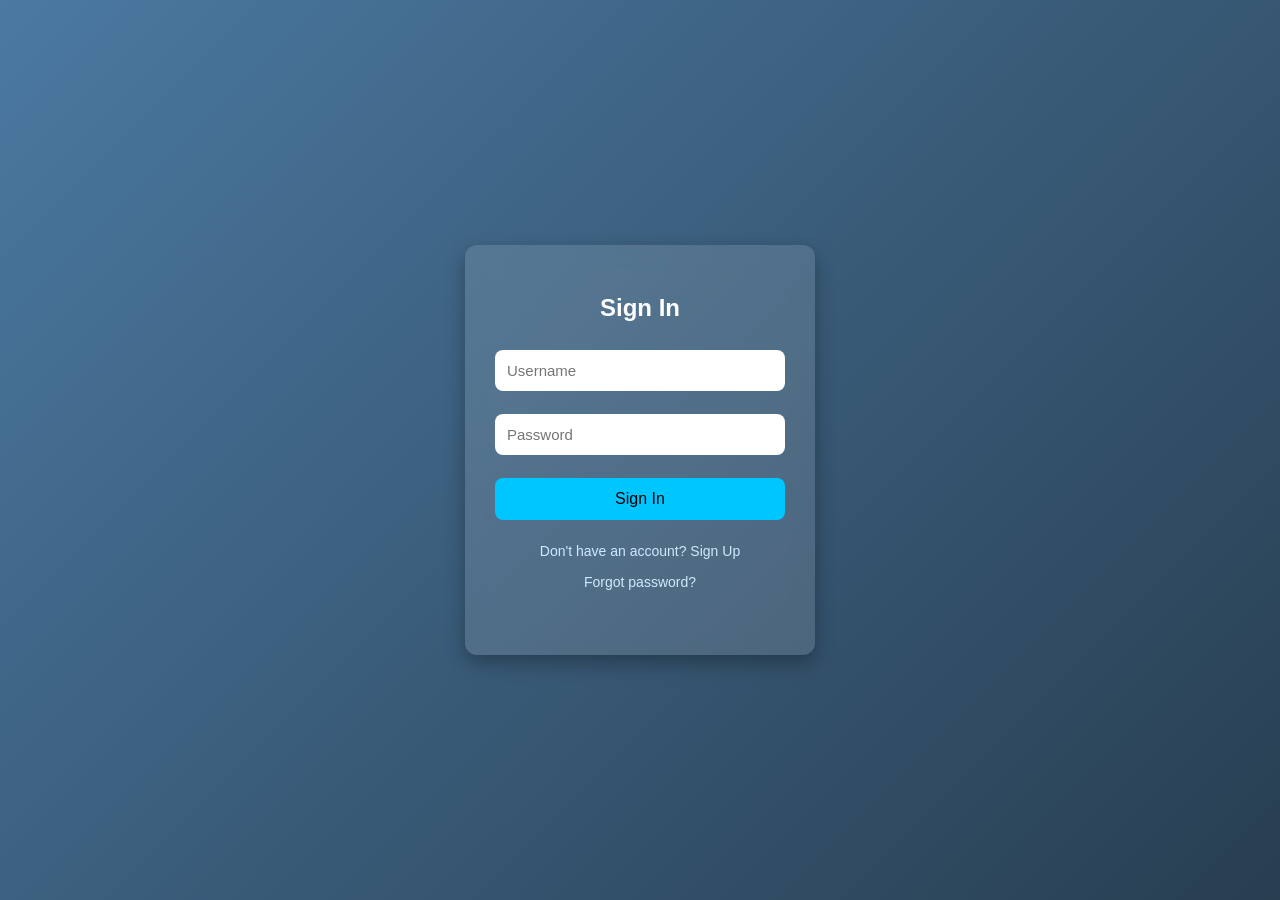
==== index.html @ 7aabed35 "Add files via upload" ====
<!DOCTYPE html>
<html lang="en">
<head>
  <meta charset="UTF-8">
  <title>Orderly</title>
  <meta name="viewport" content="width=device-width, initial-scale=1.0">

  <link rel="icon" href="./favicon-light.png" media="(prefers-color-scheme: light)">
  <link rel="icon" href="./favicon-dark.png" media="(prefers-color-scheme: dark)">


  <style>
      :root {
          --bg: #f8fafc;
          --text: #00205c;
          --sidebar-bg: #1e3a8a;
      }

      .dark {
          --bg: #0f172a;
          --text: #f1f5f9;
          --sidebar-bg: #1e293b;
      }

      * {
          box-sizing: border-box;
          transition: background .3s, color .3s;
      }

      body {
          margin: 0;
          font-family: Arial, sans-serif;
          background: linear-gradient(135deg, #4b79a1, #283e51);
          min-height: 100vh;
          min-height: 100dvh;
          height: 100vh;
          height: 100dvh;
          overflow: hidden;
          display: flex;
          justify-content: center;
          align-items: center;
          color: #fff;
      }

      /* ---------- Auth Card ---------- */
      .card {
          background: rgba(255, 255, 255, 0.12);
          padding: 30px;
          border-radius: 12px;
          width: 350px;
          backdrop-filter: blur(10px);
          box-shadow: 0 8px 20px rgba(0,0,0,0.3);
          animation: fadeIn 0.4s ease;
      }

      @keyframes fadeIn {
          from { opacity: 0; transform: translateY(10px); }
          to { opacity: 1; transform: translateY(0); }
      }

      h2 {
          text-align: center;
          margin-bottom: 20px;
          font-weight: 600;
      }

      input {
          width: 100%;
          padding: 12px;
          margin: 8px 0 15px;
          border: none;
          border-radius: 8px;
          outline: none;
          font-size: 15px;
      }

      #submitBtn {
          width: 100%;
          padding: 12px;
          background: #00c6ff;
          border: none;
          border-radius: 8px;
          font-size: 16px;
          color: #000;
          cursor: pointer;
          transition: 0.2s;
          margin: 8px 0;
      }

      #submitBtn:hover {
          background: #00a4d4;
      }

      .toggle {
          text-align: center;
          margin-top: 15px;
          cursor: pointer;
          color: #cceaff;
          font-size: 14px;
      }

      .toggle:hover {
          text-decoration: underline;
      }

      #message {
          margin-top: 15px;
          text-align: center;
          font-size: 14px;
          min-height: 20px;
      }

      /* ---------- App Shell (sidebar + content) ---------- */
      #app {
          display: none;            /* hidden until login succeeds */
          min-height: 100vh;
          min-height: 100dvh;
          height: 100vh;
          height: 100dvh;
          width: 100%;
          font-family: system-ui, sans-serif;
          color: initial;           /* reset the white text from body */
          overflow: hidden;
          box-sizing: border-box;
      }

      #app.visible {
          display: flex;
      }

      .sidebar {
          width: 260px;
          background: var(--sidebar-bg);
          color: #e0e7ff;
          padding: 20px 16px 12px;
          flex-shrink: 0;
          display: flex;
          flex-direction: column;
          height: 100vh;
          height: 100dvh;
          max-height: 100vh;
          max-height: 100dvh;
          overflow: hidden;
          box-sizing: border-box;
      }

      .sidebar .logo-row {
          display: flex;
          align-items: center;
          justify-content: space-between;
          margin-bottom: 18px;
      }

      .sidebar .logo {
          font-size: 1.25rem;
          font-weight: 600;
          color: #fff;
      }

      .bell-wrap { position: relative; z-index: 200; }

      .bell-btn {
          background: none;
          border: none;
          color: #cdd9ff;
          cursor: pointer;
          font-size: 18px;
          padding: 6px;
          border-radius: 8px;
          position: relative;
          line-height: 1;
      }
      .bell-btn:hover { background: #2c4ea8; color: #fff; }
      .bell-icon { display: block; pointer-events: none; }

      .bell-badge {
          position: absolute;
          top: 0;
          right: 0;
          background: #ef4444;
          color: #fff;
          font-size: 10px;
          font-weight: 700;
          border-radius: 10px;
          min-width: 16px;
          height: 16px;
          display: flex;
          align-items: center;
          justify-content: center;
          padding: 0 3px;
      }

      .notif-panel {
          position: fixed;
          top: 0;
          left: 0;
          width: min(320px, calc(100vw - 24px));
          max-height: min(420px, calc(100vh - 24px));
          overflow-y: auto;
          background: var(--bg);
          color: var(--text);
          border-radius: 10px;
          box-shadow: 0 12px 30px rgba(0,0,0,0.35);
          z-index: 250;
          display: none;
          opacity: 0;
          visibility: hidden;
          pointer-events: none;
      }
      .notif-panel.visible {
          display: block;
          opacity: 1;
          visibility: visible;
          pointer-events: auto;
      }
      .notif-panel-header {
          padding: 12px 14px;
          font-weight: 600;
          font-size: 13.5px;
          border-bottom: 1px solid rgba(120,140,200,0.18);
      }
      .notif-item {
          padding: 12px 14px;
          border-bottom: 1px solid rgba(120,140,200,0.12);
          font-size: 13px;
      }
      .notif-item:last-child { border-bottom: none; }
      .notif-text { margin-bottom: 6px; line-height: 1.4; }
      .notif-time { font-size: 11px; opacity: .55; margin-bottom: 8px; }
      .notif-actions { display: flex; gap: 6px; }
      .notif-status {
          font-size: 11.5px;
          font-weight: 600;
          padding: 2px 0;
      }
      .notif-status.accepted { color: #16a34a; }
      .notif-status.denied { color: #dc2626; }
      .notif-empty { padding: 24px 14px; text-align: center; opacity: .55; font-size: 13px; }

      .sidebar .top-actions {
          display: flex;
          gap: 6px;
          margin-bottom: 20px;
      }

      .sidebar .top-actions button {
          flex: 1;
          background: #2c4ea8;
          color: #fff;
          border: none;
          border-radius: 6px;
          padding: 8px 6px;
          font-size: 12px;
          cursor: pointer;
          transition: background .15s;
      }

      .sidebar .top-actions button:hover { background: #3b5fc7; }

      .sidebar nav {
          display: flex;
          flex-direction: column;
          gap: 2px;
          overflow-y: auto;
          flex: 1;
          min-height: 0;
      }

      .sidebar nav a {
          color: #c7d2fe;
          text-decoration: none;
          padding: 10px 12px;
          border-radius: 6px;
          transition: background 0.15s, color 0.15s;
      }

      .sidebar nav a:hover {
          background: #2c4ea8;
          color: #fff;
      }

      .my-tasks-link, .calendar-link, .settings-link {
          display: flex;
          align-items: center;
          gap: 8px;
          font-weight: 500;
          margin-bottom: 6px;
      }

      .my-tasks-link.active, .calendar-link.active, .settings-link.active { background: #3b5fc7; color: #fff; }

      .nav-section-label {
          font-size: 11px;
          text-transform: uppercase;
          letter-spacing: .05em;
          color: #8ea2e0;
          margin: 16px 0 6px 8px;
      }

      .proj-item { margin-bottom: 4px; }

      .proj-header {
          display: flex;
          align-items: center;
          gap: 4px;
          padding: 8px 6px 8px 4px;
          border-radius: 6px;
          cursor: default;
          color: #e0e7ff;
      }

      .proj-header:hover { background: #2c4ea8; }

      .collapse-btn {
          background: none;
          border: none;
          color: #c7d2fe;
          cursor: pointer;
          font-size: 11px;
          width: 18px;
          height: 18px;
          display: flex;
          align-items: center;
          justify-content: center;
          flex-shrink: 0;
          transition: transform .15s;
      }
      .proj-item.collapsed .collapse-btn { transform: rotate(-90deg); }

      .proj-header .proj-name {
          flex: 1;
          font-weight: 500;
          font-size: 14px;
          white-space: nowrap;
          overflow: hidden;
          text-overflow: ellipsis;
      }

      .proj-header .member-count {
          font-size: 11px;
          color: #a8b8ec;
      }

      .icon-btn {
          background: none;
          border: none;
          color: #c7d2fe;
          cursor: pointer;
          font-size: 13px;
          padding: 2px 5px;
          border-radius: 4px;
      }

      .icon-btn:hover { background: #3b5fc7; color: #fff; }
      .icon-btn.danger:hover { background: #b91c1c; color: #fff; }

      .proj-lists {
          padding-left: 18px;
          display: flex;
          flex-direction: column;
      }
      .proj-item.collapsed .proj-lists { display: none; }

      .list-link {
          color: #c7d2fe;
          text-decoration: none;
          padding: 7px 10px;
          border-radius: 6px;
          font-size: 13.5px;
          display: flex;
          align-items: center;
          gap: 6px;
      }

      .list-link:hover { background: #2c4ea8; color: #fff; }
      .list-link.active { background: #3b5fc7; color: #fff; font-weight: 500; }

      .add-list-link {
          color: #8ea2e0;
          font-size: 12px;
          padding: 6px 10px;
          text-decoration: none;
          display: inline-block;
      }
      .add-list-link:hover { color: #fff; }

      .shared-tag {
          font-size: 10px;
          background: rgba(255,255,255,0.15);
          padding: 1px 5px;
          border-radius: 4px;
          margin-left: 4px;
      }

      .profile-row {
          display: flex;
          align-items: center;
          gap: 10px;
          padding-top: 14px;
          margin-top: auto;
          margin-bottom: 8px;
          border-top: 1px solid rgba(255,255,255,0.12);
          flex-shrink: 0;
      }
      .profile-row .profile-name {
          flex: 1;
          font-size: 13.5px;
          font-weight: 500;
          color: #e0e7ff;
          white-space: nowrap;
          overflow: hidden;
          text-overflow: ellipsis;
      }

      .logout-link { flex-shrink: 0; padding-bottom: max(4px, env(safe-area-inset-bottom)); }
      .logout-link a { color: #a8b8ec; font-size: 12px; text-decoration: none; }
      .logout-link a:hover { color: #fff; }

      .content {
          flex: 1;
          background: var(--bg);
          padding: 32px;
          color: var(--text);
          overflow-y: auto;
          min-height: 0;
          height: 100vh;
          height: 100dvh;
          box-sizing: border-box;
      }

      /* ---------- Views ---------- */
      .view { display: none; }
      .view.active { display: block; }

      .welcome-box { text-align: center; margin-top: 70px; }
      .welcome-box h2 { opacity: .85; }
      .welcome-box p { opacity: .65; margin-bottom: 26px; }
      .welcome-actions { display: flex; gap: 10px; justify-content: center; }

      .content-header {
          display: flex;
          justify-content: space-between;
          align-items: flex-start;
          margin-bottom: 24px;
          flex-wrap: wrap;
          gap: 12px;
      }

      .content-header h1 { margin: 0 0 4px; font-size: 1.6rem; }
      .breadcrumb { font-size: 13px; opacity: .65; }

      .members-row { display: flex; align-items: center; margin-top: 10px; }

      .avatar {
          width: 30px;
          height: 30px;
          border-radius: 50%;
          display: flex;
          align-items: center;
          justify-content: center;
          color: #fff;
          font-size: 12px;
          font-weight: 600;
          margin-left: -8px;
          border: 2px solid var(--bg);
          flex-shrink: 0;
      }
      .avatar:first-child { margin-left: 0; }

      .header-actions { display: flex; gap: 8px; align-items: flex-start; }

      .btn {
          border: none;
          border-radius: 6px;
          padding: 9px 14px;
          font-size: 13.5px;
          cursor: pointer;
          font-weight: 500;
          transition: .15s;
      }
      .btn-primary { background: #1e3a8a; color: #fff; }
      .btn-primary:hover { background: #162d6b; }
      .btn-secondary { background: #e2e8f0; color: #1e293b; }
      .dark .btn-secondary { background: #334155; color: #f1f5f9; }
      .btn-secondary:hover { background: #cbd5e1; }
      .btn-danger { background: transparent; color: #dc2626; }
      .btn-danger:hover { background: #fee2e2; }
      .btn-small { padding: 6px 10px; font-size: 12px; }

      .add-task-bar {
          display: flex;
          gap: 8px;
          margin-bottom: 20px;
          flex-wrap: wrap;
          background: rgba(120,140,200,0.08);
          padding: 12px;
          border-radius: 10px;
      }
      .add-task-bar input[type="text"] { flex: 2; min-width: 160px; }
      .add-task-bar input, .add-task-bar select {
          padding: 9px 10px;
          border: 1px solid #cbd5e1;
          border-radius: 6px;
          font-size: 13.5px;
          background: #fff;
          color: #1e293b;
          margin: 0;
      }
      .add-task-bar input[type="time"] { width: 110px; }
      .dark .add-task-bar input, .dark .add-task-bar select {
          background: #1e293b;
          color: #f1f5f9;
          border-color: #334155;
      }

      .task-list { list-style: none; padding: 0; margin: 0; display: flex; flex-direction: column; gap: 6px; }

      .task-item {
          display: flex;
          align-items: center;
          gap: 10px;
          padding: 11px 14px;
          background: rgba(120,140,200,0.07);
          border-radius: 8px;
          transition: opacity .2s;
      }
      .task-item.completed { opacity: .55; }
      .task-item.completed .task-name { text-decoration: line-through; }

      .task-checkbox {
          width: 19px;
          height: 19px;
          border-radius: 50%;
          border: 2px solid #1e3a8a;
          cursor: pointer;
          flex-shrink: 0;
          appearance: none;
          -webkit-appearance: none;
          display: flex;
          align-items: center;
          justify-content: center;
          margin: 0;
      }
      .dark .task-checkbox { border-color: #93c5fd; }
      .task-checkbox:checked { background: #1e3a8a; border-color: #1e3a8a; }
      .task-checkbox:checked::after { content: "✓"; color: #fff; font-size: 12px; }

      .task-name { flex: 1; font-size: 14.5px; cursor: pointer; }

      .priority-dot { width: 8px; height: 8px; border-radius: 50%; flex-shrink: 0; }
      .priority-low { background: #22c55e; }
      .priority-normal { background: #3b82f6; }
      .priority-high { background: #ef4444; }

      .deadline-badge {
          font-size: 11.5px;
          padding: 3px 8px;
          border-radius: 5px;
          background: #e2e8f0;
          color: #475569;
          white-space: nowrap;
      }
      .dark .deadline-badge { background: #334155; color: #cbd5e1; }
      .deadline-badge.overdue { background: #fee2e2; color: #b91c1c; font-weight: 600; }
      .dark .deadline-badge.overdue { background: #7f1d1d; color: #fecaca; }
      .deadline-badge.dueToday { background: #ebfee2; color: #43b91c; font-weight: 600; }
      .dark .deadline-badge.dueToday { background: #367f1d; color: #d4feca; }

      .repeat-badge {
          display: inline-flex;
          align-items: center;
          gap: 3px;
          font-size: 11.5px;
          padding: 3px 8px;
          border-radius: 5px;
          background: #dbeafe;
          color: #1d4ed8;
          white-space: nowrap;
          font-weight: 600;
      }
      .dark .repeat-badge { background: #1e3a8a; color: #dbeafe; }

      .add-task-bar #newTaskRepeat { flex: 1; min-width: 190px; }

      .assignee-chip {
          display: flex;
          align-items: center;
          gap: 5px;
          font-size: 12px;
          background: #e2e8f0;
          color: #334155;
          padding: 3px 8px 3px 3px;
          border-radius: 14px;
          white-space: nowrap;
      }
      .dark .assignee-chip { background: #334155; color: #e2e8f0; }
      .assignee-chip .avatar { width: 18px; height: 18px; font-size: 9px; margin: 0; border: none; }

      .task-actions { display: flex; gap: 4px; }

      .empty-state { text-align: center; opacity: .55; padding: 40px 0; font-size: 14px; }

      .mytask-row {
          display: flex;
          align-items: center;
          gap: 12px;
          padding: 12px 14px;
          background: rgba(120,140,200,0.07);
          border-radius: 8px;
          margin-bottom: 6px;
          cursor: pointer;
      }
      .mytask-row:hover { background: rgba(120,140,200,0.14); }
      .mytask-list-tag { font-size: 11.5px; opacity: .6; }

      /* ---------- Settings ---------- */
      .settings-card {
          background: rgba(120,140,200,0.07);
          border-radius: 12px;
          padding: 18px 20px 10px;
          margin-bottom: 18px;
          max-width: 760px;
      }
      .settings-title { font-size: 1.1rem; font-weight: 600; margin-bottom: 2px; }
      .settings-sub { font-size: 12.5px; opacity: .65; margin-bottom: 6px; }
      .settings-subhead { font-weight: 600; font-size: 14px; margin: 16px 0 4px; padding-top: 14px; border-top: 1px solid rgba(120,140,200,.18); }
      .settings-row {
          display: flex;
          align-items: center;
          justify-content: space-between;
          gap: 16px;
          padding: 12px 0;
          border-top: 1px solid rgba(120,140,200,.18);
      }
      .settings-label { flex: 1; min-width: 0; font-size: 14px; }
      .settings-hint { font-size: 12px; opacity: .65; margin-top: 2px; line-height: 1.45; }
      .settings-control { display: flex; align-items: center; gap: 8px; flex-shrink: 0; }
      .settings-control select,
      .settings-control input[type="time"],
      .settings-control input[type="email"],
      .settings-control input[type="text"],
      .copy-row input {
          width: auto;
          margin: 0;
          padding: 8px 10px;
          border: 1px solid #cbd5e1;
          border-radius: 6px;
          font-size: 13.5px;
          background: #fff;
          color: #1e293b;
          max-width: 100%;
      }
      .dark .settings-control select,
      .dark .settings-control input[type="time"],
      .dark .settings-control input[type="email"],
      .dark .settings-control input[type="text"],
      .dark .copy-row input { background: #1e293b; color: #f1f5f9; border-color: #334155; }
      .settings-row.stack { flex-direction: column; align-items: stretch; gap: 8px; }
      .settings-row.stack .settings-control { flex-wrap: wrap; flex-shrink: 1; }
      .settings-row.stack .settings-control input { flex: 1; min-width: 200px; }
      .settings-row.is-disabled { opacity: .45; }
      .settings-callout {
          background: #fef3c7; color: #92400e; border-radius: 8px;
          padding: 10px 12px; font-size: 13px; margin: 10px 0 4px; line-height: 1.45;
      }
      .dark .settings-callout { background: #78350f; color: #fde68a; }
      .pill { font-size: 11.5px; padding: 3px 8px; border-radius: 999px; font-weight: 600; margin-left: 6px; }
      .pill-ok { background: #dcfce7; color: #166534; }
      .dark .pill-ok { background: #14532d; color: #bbf7d0; }
      .pill-warn { background: #fef3c7; color: #92400e; }
      .dark .pill-warn { background: #78350f; color: #fde68a; }
      .link-buttons { display: flex; flex-wrap: wrap; gap: 8px; margin: 10px 0 12px; }
      .link-buttons a { text-decoration: none; display: inline-block; color: inherit; }
      .link-buttons a.btn-primary { color: #fff; }
      .link-buttons a.btn-secondary { color: #1e293b; }
      .dark .link-buttons a.btn-secondary { color: #f1f5f9; }
      .copy-row { display: flex; gap: 8px; margin: 6px 0 10px; }
      .copy-row input { flex: 1; min-width: 0; font-size: 12.5px; }
      .link-btn { background: none; border: none; color: inherit; text-decoration: underline; cursor: pointer; padding: 0; font-size: inherit; }
      .btn:disabled { opacity: .55; cursor: not-allowed; }
      #settingsSaved { font-size: 13px; opacity: 0; transition: opacity .3s; align-self: center; }
      #settingsSaved.show { opacity: .85; }

      .switch { position: relative; display: inline-block; width: 42px; height: 24px; flex-shrink: 0; }
      .switch input { opacity: 0; width: 0; height: 0; margin: 0; padding: 0; position: absolute; }
      .slider { position: absolute; inset: 0; background: #cbd5e1; border-radius: 24px; cursor: pointer; transition: .2s; }
      .slider::before {
          content: ""; position: absolute; height: 18px; width: 18px; left: 3px; top: 3px;
          background: #fff; border-radius: 50%; transition: .2s;
      }
      .switch input:checked + .slider { background: #1e3a8a; }
      .dark .switch input:checked + .slider { background: #3b82f6; }
      .switch input:checked + .slider::before { transform: translateX(18px); }
      .switch input:focus-visible + .slider { outline: 2px solid #3b82f6; outline-offset: 2px; }
      .switch input:disabled + .slider { cursor: not-allowed; }
      .calendar-task-chip.calendar-done { text-decoration: line-through; opacity: .6; }

      /* ---------- Sort menu ---------- */
      .sort-wrap { position: relative; }
      .sort-btn {
          background: #e2e8f0;
          color: #1e293b;
          border: none;
          border-radius: 6px;
          width: 34px;
          height: 34px;
          font-size: 16px;
          line-height: 1;
          cursor: pointer;
          display: flex;
          align-items: center;
          justify-content: center;
      }
      .dark .sort-btn { background: #334155; color: #f1f5f9; }
      .sort-btn:hover { background: #cbd5e1; }
      .dark .sort-btn:hover { background: #475569; }

      .sort-menu {
          position: absolute;
          top: 40px;
          right: 0;
          min-width: 190px;
          background: var(--bg);
          color: var(--text);
          border-radius: 10px;
          box-shadow: 0 12px 30px rgba(0,0,0,0.3);
          z-index: 150;
          display: none;
          overflow: hidden;
          padding: 6px;
      }
      .sort-menu.visible { display: block; }
      .sort-menu-label {
          font-size: 11px;
          text-transform: uppercase;
          letter-spacing: .04em;
          opacity: .55;
          padding: 8px 10px 4px;
      }
      .sort-option {
          padding: 9px 10px;
          font-size: 13.5px;
          border-radius: 6px;
          cursor: pointer;
          display: flex;
          align-items: center;
          justify-content: space-between;
          gap: 8px;
      }
      .sort-option:hover { background: rgba(120,140,200,0.14); }
      .sort-option.active { font-weight: 600; color: #1e3a8a; }
      .dark .sort-option.active { color: #93c5fd; }
      .sort-option .check { opacity: 0; font-size: 12px; }
      .sort-option.active .check { opacity: 1; }

      /* ---------- Modal ---------- */
      .modal-overlay {
          position: fixed;
          inset: 0;
          background: rgba(0,0,0,0.45);
          display: none;
          align-items: center;
          justify-content: center;
          z-index: 100;
      }
      .modal-overlay.visible { display: flex; }
      .modal-box {
          background: var(--bg);
          color: var(--text);
          border-radius: 12px;
          padding: 24px;
          width: 340px;
          box-shadow: 0 12px 30px rgba(0,0,0,0.3);
      }
      .modal-box h3 { margin: 0 0 16px; }
      .field { margin-bottom: 14px; }
      .field label { display: block; font-size: 12.5px; margin-bottom: 5px; opacity: .75; }
      .field input, .field select {
          width: 100%;
          padding: 9px 10px;
          border: 1px solid #cbd5e1;
          border-radius: 6px;
          font-size: 14px;
          background: #fff;
          color: #1e293b;
          margin: 0;
      }
      .field-row { display: flex; gap: 8px; }
      .field-row .field { flex: 1; }
      .dark .field input, .dark .field select { background: #1e293b; color: #f1f5f9; border-color: #334155; }
      .modal-error { color: #dc2626; font-size: 12.5px; margin-bottom: 10px; min-height: 14px; }
      .modal-actions { display: flex; justify-content: flex-end; gap: 8px; margin-top: 6px; }

      /* ---------- Toasts ---------- */
      #toastContainer {
          position: fixed;
          bottom: 16px;
          right: 16px;
          display: flex;
          flex-direction: column;
          gap: 8px;
          z-index: 200;
      }
      .toast {
          background: #1e293b;
          color: #fff;
          padding: 11px 16px;
          border-radius: 8px;
          font-size: 13.5px;
          box-shadow: 0 4px 14px rgba(0,0,0,0.25);
          animation: toastIn .25s ease;
          max-width: 280px;
      }
      @keyframes toastIn { from { opacity: 0; transform: translateY(8px); } to { opacity: 1; transform: translateY(0); } }

      .mobile-rail {
          display: none;
      }
      .sidebar-overlay {
          display: none;
          position: fixed;
          inset: 0;
          background: rgba(0,0,0,0.4);
          z-index: 130;
      }

      /* ---------- Calendar view ---------- */
      .calendar-grid {
          display: grid;
          grid-template-columns: repeat(7, 1fr);
          gap: 6px;
      }
      .calendar-weekday {
          font-size: 11.5px;
          text-transform: uppercase;
          letter-spacing: .04em;
          opacity: .55;
          text-align: center;
          padding: 4px 0 8px;
      }
      .calendar-cell {
          min-height: 92px;
          background: rgba(120,140,200,0.07);
          border-radius: 8px;
          padding: 6px;
          display: flex;
          flex-direction: column;
          gap: 4px;
      }
      .calendar-cell.empty { background: transparent; }
      .calendar-cell.today { box-shadow: inset 0 0 0 2px #1e3a8a; }
      .dark .calendar-cell.today { box-shadow: inset 0 0 0 2px #93c5fd; }
      .calendar-daynum { font-size: 12px; font-weight: 600; opacity: .7; }
      .calendar-tasks { display: flex; flex-direction: column; gap: 3px; overflow: hidden; }
      .calendar-task-chip {
          font-size: 11px;
          color: #fff;
          padding: 3px 6px;
          border-radius: 5px;
          white-space: nowrap;
          overflow: hidden;
          text-overflow: ellipsis;
          cursor: pointer;
          display: flex;
          align-items: center;
          gap: 4px;
      }

      .calendar-priority-low { background: #22c55e; }
      .calendar-priority-low:hover { background: #15a649; }

      .calendar-priority-normal { background: #3b82f6; }
      .calendar-priority-normal:hover { background: #1e5fc3; }

      .calendar-priority-high { background: #ef4444; }
      .calendar-priority-high:hover { background: #bd2f2f; }

      /* Later occurrences of a repeating task are slightly faded vs. the real due date */
      .calendar-task-chip.calendar-future { opacity: .65; }

      .calendar-task-icon { font-size: 10px; flex-shrink: 0; }
      .calendar-more { font-size: 10.5px; opacity: .55; padding: 0 6px; }

      /* ---------- Mobile layout ---------- */
      @media (max-width: 768px) {
          #app.visible { position: relative; }

          .mobile-rail {
              position: fixed;
              top: 0;
              left: 0;
              width: 18px;
              height: 100vh;
              display: flex;
              align-items: center;
              justify-content: center;
              background: var(--sidebar-bg);
              border: none;
              border-right: 1px solid rgba(255,255,255,0.08);
              cursor: pointer;
              z-index: 130;
              padding: 0;
          }
          .mobile-rail span {
              color: #fff;
              font-size: 18px;
              line-height: 1;
              transform: translateX(-1px);
          }

          .sidebar {
              position: fixed;
              top: 0;
              left: 0;
              height: 100vh;
              height: 100dvh;
              width: 100%;
              max-width: 320px;
              z-index: 140;
              transform: translateX(-100%);
              transition: transform .25s ease;
              box-shadow: 4px 0 18px rgba(0,0,0,0.3);
          }
          .sidebar.mobile-open { transform: translateX(0); }
          .sidebar.mobile-open ~ .sidebar-overlay { display: block; }

          .content {
              padding: 18px 14px 80px 26px;
              width: 100%;
              height: 100vh;
              height: 100dvh;
              max-height: 100vh;
              max-height: 100dvh;
              box-sizing: border-box;
          }

          .content-header { flex-direction: column; align-items: stretch; }
          .header-actions { flex-wrap: wrap; }

          .add-task-bar { flex-direction: column; align-items: stretch; }
          .add-task-bar input, .add-task-bar select { width: 100%; }
          .add-task-bar input[type="time"] { width: 100%; }

          .task-item { flex-wrap: wrap; }
          .task-name { flex: 1 1 100%; order: 1; }
          .task-checkbox { order: 0; }
          .priority-dot { order: 0; }
          .deadline-badge, .assignee-chip { order: 2; }
          .task-actions { order: 3; margin-left: auto; }

          .modal-box { width: 88vw; max-width: 360px; }
          .field-row { flex-direction: column; }
          .settings-row:not(.row-toggle) { flex-direction: column; align-items: stretch; gap: 8px; }
          .settings-control { flex-shrink: 1; flex-wrap: wrap; }
          .settings-control select, .settings-control input { width: 100%; }

          #toastContainer { left: 8px; right: 8px; bottom: 8px; }
          .toast { max-width: none; }

          .notif-panel {
              position: fixed;
              left: 10px;
              right: 10px;
              width: auto;
              max-width: none;
              min-width: 0;
              top: 10px;
              bottom: auto;
              max-height: calc(100vh - 20px);
          }

          .sort-menu { left: 0; min-width: 170px; }

          .calendar-cell { min-height: 64px; }
          .calendar-weekday { font-size: 10px; padding: 2px 0 4px; }
      }
  </style>
</head>

<body>

<div class="card" id="authCard">
  <h2 id="formTitle">Sign In</h2>

  <input id="username" type="text" placeholder="Username">
  <input id="resetCode" type="text" inputmode="numeric" maxlength="12" placeholder="6-digit code from your email" autocomplete="one-time-code" style="display:none;">
  <input id="password" type="password" placeholder="Password">
  <input id="password2" type="password" placeholder="Verify Password" style="display:none;">
  <input id="email" type="email" placeholder="Email (optional, for reminders)" autocomplete="email" style="display:none;">

  <button id="submitBtn">Sign In</button>

  <div class="toggle" id="toggleForm">Don't have an account? Sign Up</div>
  <div class="toggle" id="forgotLink">Forgot password?</div>
  <div class="toggle" id="resendLink" style="display:none;">Send a new code</div>

  <div id="message"></div>
</div>

<div id="app">
  <aside class="sidebar" id="sidebar">
    <div class="logo-row">
      <div class="logo">Orderly</div>
      <div class="bell-wrap">
        <button class="bell-btn" id="bellBtn" title="Notifications">
          <svg class="bell-icon" width="20" height="20" viewBox="0 0 24 24" fill="none" stroke="currentColor" stroke-width="2" stroke-linecap="round" stroke-linejoin="round" aria-hidden="true"><path d="M6 8a6 6 0 0 1 12 0c0 7 3 9 3 9H3s3-2 3-9"/><path d="M10.3 21a1.94 1.94 0 0 0 3.4 0"/></svg>
          <span class="bell-badge" id="bellBadge" style="display:none;">0</span>
        </button>
      </div>
    </div>

    <div class="top-actions">
      <button id="newProjectBtn">+ Project</button>
      <button id="newListBtn">+ List</button>
    </div>

    <nav id="sidebarNav">
      <a href="#" class="my-tasks-link" data-view="myTasks">My Tasks</a>
      <a href="#" class="calendar-link" data-view="calendar">Calendar</a>
      <a href="#" class="settings-link" data-view="settings">Settings</a>

      <div class="nav-section-label">Projects</div>
      <div id="projectsTree"></div>

      <div class="nav-section-label">My Lists</div>
      <div id="standaloneTree"></div>
    </nav>

    <div class="profile-row">
      <span id="profileAvatar"></span>
      <span class="profile-name" id="profileName"></span>
    </div>
    <div class="logout-link"><a href="#" id="logoutLink">Log out</a></div>
  </aside>

  <div class="sidebar-overlay" id="sidebarOverlay"></div>

  <main class="content">
    <button class="mobile-rail" id="mobileMenuBtn" type="button" aria-label="Open menu">
      <span>›</span>
    </button>

    <div id="welcomeView" class="view active">
      <div class="welcome-box">
        <h2>Welcome</h2>
        <p>Select a list from the sidebar, or create a new project or list to get started.</p>
        <div class="welcome-actions">
          <button class="btn btn-primary" id="welcomeNewProjectBtn">+ New Project</button>
          <button class="btn btn-secondary" id="welcomeNewListBtn">+ New List</button>
        </div>
      </div>
    </div>

    <div id="myTasksView" class="view">
      <div class="content-header">
        <div>
          <h1>My Tasks</h1>
          <div class="breadcrumb">Everything assigned to you, across every list</div>
        </div>
      </div>
      <div id="myTasksContainer"></div>
    </div>

    <div id="calendarView" class="view">
      <div class="content-header">
        <div>
          <h1>Calendar</h1>
        </div>
        <div class="header-actions">
          <button class="btn btn-secondary btn-small" id="calPrevBtn">‹</button>
          <span id="calMonthLabel" style="align-self:center;font-weight:600;min-width:130px;text-align:center;"></span>
          <button class="btn btn-secondary btn-small" id="calNextBtn">›</button>
          <button class="btn btn-secondary btn-small" id="calTodayBtn">Today</button>
          <button class="btn btn-secondary btn-small" id="calLinkBtn" title="Add your tasks to Google Calendar or Outlook">Link to Google / Outlook</button>
        </div>
      </div>
      <div class="calendar-grid" id="calendarGrid"></div>
    </div>

    <div id="settingsView" class="view">
      <div class="content-header">
        <div>
          <h1>Settings</h1>
          <div class="breadcrumb">Calendar, email and display preferences</div>
        </div>
        <span id="settingsSaved"></span>
      </div>
      <div id="settingsContainer"></div>
    </div>

    <div id="listView" class="view">
      <div class="content-header">
        <div>
          <h1 id="listTitle"></h1>
          <div class="breadcrumb" id="listBreadcrumb"></div>
          <div class="members-row" id="listMembers"></div>
        </div>
        <div class="header-actions" id="listHeaderActions"></div>
      </div>

      <div class="add-task-bar">
        <input type="text" id="newTaskName" placeholder="Add a task...">
        <input type="date" id="newTaskDeadline">
        <input type="time" id="newTaskDeadlineTime">
        <select id="newTaskPriority">
          <option value="low">Low</option>
          <option value="normal" selected>Normal</option>
          <option value="high">High</option>
        </select>
        <input type="text" id="newTaskRepeat" placeholder="Repeat, e.g. every mon, fri" autocomplete="off"
               title='Type how often it repeats, e.g. "every day", "every weekday", "every 2 weeks", "every 3rd friday", "every last day", "every mon, fri at 8pm", "every day ending dec 31", or "every! 3 days" to count from the day you complete it.'>
        <select id="newTaskAssignee"><option value="">Unassigned</option></select>
        <button class="btn btn-primary" id="addTaskBtn">Add Task</button>
      </div>

      <ul class="task-list" id="taskList"></ul>
    </div>
  </main>

</div>

<div class="modal-overlay" id="modalOverlay">
  <div class="modal-box" id="modalBox"></div>
</div>

<div id="toastContainer"></div>

<script>
    // ============================================================
    // Cookie helpers
    // ============================================================
    function getCookie(name) {
        const value = `; ${document.cookie}`;
        const parts = value.split(`; ${name}=`);
        if (parts.length === 2) return parts.pop().split(";").shift();
        return null;
    }
    function setCookie(name, value, maxAgeSeconds) {
        document.cookie = `${name}=${value}; path=/; max-age=${maxAgeSeconds}`;
    }
    function clearCookie(name) {
        document.cookie = `${name}=; path=/; max-age=0`;
    }

    let authToken = getCookie("authToken") || null;

    // ============================================================
    // Auth screen logic
    // ============================================================
    // Server address. The Android app ships a copy of this page with this set to its server.
    const WS_BASE = "wss://server.taile58f66.ts.net:443";

    let isSignup = false;

    const title = document.getElementById("formTitle");
    const toggle = document.getElementById("toggleForm");
    const button = document.getElementById("submitBtn");
    const message = document.getElementById("message");
    const password2 = document.getElementById("password2");
    const emailInput = document.getElementById("email");
    const authCard = document.getElementById("authCard");
    const appEl = document.getElementById("app");

    const usernameInput = document.getElementById("username");
    const passwordInput = document.getElementById("password");
    const codeInput = document.getElementById("resetCode");
    const forgotLink = document.getElementById("forgotLink");
    const resendLink = document.getElementById("resendLink");
    let authMode = "signin";      // signin | signup | forgot | reset
    let resetIdentifier = "";

    function setMode(mode, keepMessage) {
        authMode = mode;
        isSignup = mode === "signup";
        const reset = mode === "reset", forgot = mode === "forgot";
        title.textContent = { signin: "Sign In", signup: "Sign Up", forgot: "Forgot Password", reset: "Reset Password" }[mode];
        button.textContent = { signin: "Sign In", signup: "Sign Up", forgot: "Send reset code", reset: "Reset password" }[mode];
        toggle.textContent = mode === "signin" ? "Don't have an account? Sign Up"
            : mode === "signup" ? "Already have an account? Sign In" : "Back to Sign In";
        usernameInput.style.display = reset ? "none" : "";
        usernameInput.placeholder = forgot ? "Username or email" : "Username";
        codeInput.style.display = reset ? "block" : "none";
        passwordInput.style.display = forgot ? "none" : "";
        passwordInput.placeholder = reset ? "New password" : "Password";
        password2.style.display = (mode === "signup" || reset) ? "block" : "none";
        password2.placeholder = reset ? "Verify new password" : "Verify Password";
        emailInput.style.display = mode === "signup" ? "block" : "none";
        forgotLink.style.display = mode === "signin" ? "" : "none";
        resendLink.style.display = reset ? "" : "none";
        if (!keepMessage) message.textContent = "";
        if (reset) codeInput.focus();
    }
    setMode("signin");
    try {
        const notice = sessionStorage.getItem("authNotice");
        if (notice) { sessionStorage.removeItem("authNotice"); message.style.color = "#ffb2b2"; message.textContent = notice; }
    } catch (e) {}

    toggle.onclick = () => {
        if (authMode === "signin") setMode("signup");
        else { resetIdentifier = ""; setMode("signin"); }
    };
    forgotLink.onclick = () => setMode("forgot");

    async function sendResetCode(identifier, quiet) {
        message.style.color = "";
        message.textContent = "Sending...";
        try {
            const r = await wsRequestOnce(WS_BASE + "/accounts/forgot", { identifier });
            if (r.status !== "ok") { message.style.color = "#ffb2b2"; message.textContent = r.message; return false; }
            resetIdentifier = identifier;
            setMode("reset", true);
            message.style.color = "#b2ffb2";
            message.textContent = r.message + " Codes expire in 15 minutes.";
            return true;
        } catch (err) {
            message.style.color = "#ffb2b2";
            message.textContent = "Connection error.";
            return false;
        }
    }
    resendLink.onclick = () => sendResetCode(resetIdentifier);

    function wsRequestOnce(url, payload) {
        return new Promise((resolve, reject) => {
            const sock = new WebSocket(url);
            sock.onopen = () => sock.send(JSON.stringify(payload));
            sock.onerror = reject;
            sock.onmessage = (event) => {
                resolve(JSON.parse(event.data));
                sock.close();
            };
        });
    }

    button.onclick = async () => {
        if (authMode === "forgot") {
            const identifier = usernameInput.value.trim();
            if (!identifier) { message.style.color = "#ffb2b2"; message.textContent = "Enter your username or email."; return; }
            sendResetCode(identifier);
            return;
        }
        if (authMode === "reset") {
            const code = codeInput.value.replace(/\s+/g, "");
            const np = passwordInput.value.trim();
            if (!/^\d{6}$/.test(code)) { message.style.color = "#ffb2b2"; message.textContent = "Enter the 6-digit code from the email."; return; }
            if (!np) { message.style.color = "#ffb2b2"; message.textContent = "Enter a new password."; return; }
            if (np !== password2.value.trim()) { message.style.color = "#ffb2b2"; message.textContent = "Passwords do not match."; return; }
            message.style.color = "";
            message.textContent = "Processing...";
            try {
                const r = await wsRequestOnce(WS_BASE + "/accounts/reset", { identifier: resetIdentifier, code, password: np });
                if (r.status === "ok") {
                    message.style.color = "#b2ffb2";
                    message.textContent = "Password changed! Signing you in...";
                    authToken = r.token;
                    setCookie("authToken", authToken, 2592000);
                    setTimeout(() => enterApp(), 500);
                } else { message.style.color = "#ffb2b2"; message.textContent = r.message; }
            } catch (err) { message.style.color = "#ffb2b2"; message.textContent = "Connection error."; }
            return;
        }
        const username = document.getElementById("username").value.trim();
        const password = document.getElementById("password").value.trim();
        const verify = password2.value.trim();

        if (!username || !password || (isSignup && !verify)) {
            message.style.color = "#ffb2b2";
            message.textContent = "Please fill out all fields.";
            return;
        }
        if (isSignup && password !== verify) {
            message.style.color = "#ffb2b2";
            message.textContent = "Passwords do not match.";
            return;
        }

        const email = isSignup ? emailInput.value.trim() : "";
        if (email && !/^[^@\s]+@[^@\s]+\.[^@\s]+$/.test(email)) {
            message.style.color = "#ffb2b2";
            message.textContent = "That email address doesn't look right.";
            return;
        }

        const endpoint = isSignup
            ? WS_BASE + "/accounts/create"
            : WS_BASE + "/accounts/login";

        message.style.color = "";
        message.textContent = "Processing...";

        try {
            const response = await wsRequestOnce(endpoint, isSignup ? { username, password, email } : { username, password });
            if (response.status === "ok") {
                message.style.color = "#b2ffb2";
                message.textContent = "Success! Redirecting...";
                authToken = response.token;
                if (response.email_pending) pendingEmailNotice = true;
                setCookie("authToken", authToken, 2592000);
                setTimeout(() => enterApp(), 500);
            } else {
                message.style.color = "#ffb2b2";
                message.textContent = response.message;
            }
        } catch (err) {
            message.style.color = "#ffb2b2";
            message.textContent = "Connection error.";
        }
    };

    // ============================================================
    // Theme preference
    // ============================================================
    function applyThemePreference(isDark) {
        document.body.classList.toggle("dark", isDark);
        setCookie("theme", isDark ? "dark" : "light", 31536000);
        const themeSetting = document.getElementById("themeSettingToggle");
        if (themeSetting) themeSetting.checked = isDark;
    }
    if (getCookie("theme") === "dark") applyThemePreference(true);

    // ============================================================
    // Mobile detection + sidebar toggle
    // ============================================================
    const MOBILE_BREAKPOINT = 768;
    function isMobile() { return window.innerWidth <= MOBILE_BREAKPOINT; }

    const sidebarEl = document.getElementById("sidebar");
    const sidebarOverlay = document.getElementById("sidebarOverlay");
    const mobileMenuBtn = document.getElementById("mobileMenuBtn");

    function openSidebar() {
        sidebarEl.classList.add("mobile-open");
        sidebarOverlay.style.display = "block";
    }
    function closeSidebar() {
        sidebarEl.classList.remove("mobile-open");
        sidebarOverlay.style.display = "none";
    }
    function toggleSidebar() {
        if (sidebarEl.classList.contains("mobile-open")) closeSidebar();
        else openSidebar();
    }
    if (mobileMenuBtn) mobileMenuBtn.addEventListener("click", toggleSidebar);
    sidebarOverlay.addEventListener("click", closeSidebar);

    // Close the mobile sidebar automatically after navigating somewhere
    function closeSidebarIfMobile() {
        if (isMobile()) closeSidebar();
    }
    window.addEventListener("resize", () => { if (!isMobile()) closeSidebar(); });

    // ============================================================
    // App state
    // ============================================================
    let ws = null;
    let currentUser = null;
    let pending = new Map();
    let reqCounter = 0;
    let dashboard = { projects: [], standalone_lists: [] };
    let currentList = null;
    let currentView = "welcome";
    let collapsedProjects = new Set();
    let notifications = [];

    // ---------- User settings (loaded from the server; see the Settings page) ----------
    let appSettings = { week_start: "sun", time_format: "12h", default_priority: "normal", show_completed_tasks: true, timezone: "" };
    let settingsData = null;
    let pendingEmailNotice = false;

    // ---------- Sort preferences ----------
    const SORT_OPTIONS = [
        { value: "default", label: "Default order" },
        { value: "name", label: "Name (A–Z)" },
        { value: "priority", label: "Priority (High first)" },
        { value: "deadline", label: "Deadline (Soonest)" },
        { value: "created", label: "Date added (Newest)" },
    ];

    let sortPrefs = {};
    try { sortPrefs = JSON.parse(getCookie("sortPrefs") || "{}"); } catch (e) { sortPrefs = {}; }

    function getSortPref(listId) { return sortPrefs[listId] || "default"; }
    function setSortPref(listId, value) {
        sortPrefs[listId] = value;
        setCookie("sortPrefs", JSON.stringify(sortPrefs), 31536000);
    }

    const PRIORITY_RANK = { high: 0, normal: 1, low: 2 };

    function sortTaskGroup(tasks, sortBy) {
        const arr = tasks.slice();
        switch (sortBy) {
            case "name":
                arr.sort((a, b) => a.name.localeCompare(b.name));
                break;
            case "priority":
                arr.sort((a, b) => (PRIORITY_RANK[a.priority] ?? 1) - (PRIORITY_RANK[b.priority] ?? 1));
                break;
            case "deadline":
                arr.sort((a, b) => {
                    if (!a.deadline && !b.deadline) return 0;
                    if (!a.deadline) return 1;
                    if (!b.deadline) return -1;
                    const da = deadlineDateTime(a.deadline, a.deadline_time).getTime();
                    const db = deadlineDateTime(b.deadline, b.deadline_time).getTime();
                    return da - db;
                });
                break;
            case "created":
                arr.sort((a, b) => b.id - a.id);
                break;
            default:
                arr.sort((a, b) => a.id - b.id);
        }
        return arr;
    }

    function getSortedTasksForDisplay() {
        if (!currentList) return [];
        const sortBy = getSortPref(currentList.id);
        const incomplete = currentList.tasks.filter((t) => !t.completed);
        const completed = appSettings.show_completed_tasks
            ? currentList.tasks.filter((t) => t.completed)
                .sort((a, b) => (a.completed_at || "").localeCompare(b.completed_at || ""))
            : [];
        return sortTaskGroup(incomplete, sortBy).concat(completed);
    }

    // ---------- Repeating tasks ----------
    // Repeats are typed as a phrase ("every mon, fri", "every! 3 days"), Todoist-style.
    // The server parses it, sets the first due date if none was given, and when the task
    // is completed moves it to its next future date instead of closing it.
    function repeatBadgeHtml(task) {
        return task.repeat
            ? `<span class="repeat-badge" title="Repeats: ${escapeHtml(task.repeat)}">↻ ${escapeHtml(task.repeat)}</span>`
            : "";
    }

    function enterApp() {
        authCard.style.display = "none";
        appEl.classList.add("visible");
        document.body.style.background = "#f8f9fb";
        document.body.style.alignItems = "stretch";
        document.body.style.justifyContent = "stretch";
        connectAppSocket()
            .then(() => {
                renderProfile();
                return Promise.all([loadDashboard(), refreshNotifications(), loadSettings()]);
            })
            .then(() => {
                const e = settingsData && settingsData.email;
                if (!e || !e.address || e.verified) { pendingEmailNotice = false; return; }
                if (pendingEmailNotice && settingsData.email_service) {
                    openSettings("settingsEmailCard");
                    showToast("We emailed you a code. Enter it below to verify your email.");
                } else if (!pendingEmailNotice) {
                    showToast("Your email isn't verified yet. Verify it in Settings to get emails.");
                }
                pendingEmailNotice = false;
            })
            .catch((err) => {
                if (err && err.authFailed) {
                    // Stale session (e.g. password was reset elsewhere): back to the sign-in card.
                    clearCookie("authToken");
                    try { sessionStorage.setItem("authNotice", /password was changed/.test(err.message) ? err.message : "Please sign in again."); } catch (e) {}
                    location.reload();
                    return;
                }
                showToast("Connection failed: " + err.message);
            });
    }

    function connectAppSocket() {
        return new Promise((resolve, reject) => {
            ws = new WebSocket(WS_BASE + "/ws/app");
            ws.onopen = () => ws.send(JSON.stringify({ token: authToken }));
            ws.onmessage = (evt) => {
                const msg = JSON.parse(evt.data);
                if (msg.type === "auth") {
                    if (msg.ok) { currentUser = msg.user; resolve(); }
                    else { const e = new Error(msg.error || "auth failed"); e.authFailed = true; reject(e); }
                    return;
                }
                if (msg.type === "response") {
                    const p = pending.get(msg.id);
                    if (!p) return;
                    pending.delete(msg.id);
                    if (msg.ok) p.resolve(msg.data);
                    else p.reject(new Error(msg.error || "request failed"));
                    return;
                }
                if (msg.type === "event") handleLiveEvent(msg);
            };
            ws.onerror = () => reject(new Error("could not connect"));
            ws.onclose = (ev) => {
                if (ev && ev.code === 4001 && currentUser) {
                    clearCookie("authToken");
                    try { sessionStorage.setItem("authNotice", "Your password was changed. Please sign in again."); } catch (e) {}
                    location.reload();
                    return;
                }
                if (currentUser) showToast("Disconnected from live updates.");
            };
        });
    }

    function call(action, payload = {}) {
        return new Promise((resolve, reject) => {
            const id = "r" + (++reqCounter);
            pending.set(id, { resolve, reject });
            ws.send(JSON.stringify({ id, action, payload }));
        });
    }

    document.getElementById("logoutLink").addEventListener("click", (e) => {
        e.preventDefault();
        clearCookie("authToken");
        location.reload();
    });

    if (authToken) enterApp();

    // ============================================================
    // Utilities
    // ============================================================
    function escapeHtml(str) {
        const div = document.createElement("div");
        div.textContent = str ?? "";
        return div.innerHTML;
    }
    function pad2(n) { return String(n).padStart(2, "0"); }
    function dateToStr(d) { return `${d.getFullYear()}-${pad2(d.getMonth() + 1)}-${pad2(d.getDate())}`; }
    function todayStr() { return dateToStr(new Date()); }
    function offsetDayStr(offset) {
        const d = new Date();
        d.setDate(d.getDate() + offset);
        return dateToStr(d);
    }

    const AVATAR_COLORS = ["#ef4444","#f97316","#eab308","#22c55e","#0ea5e9","#6366f1","#a855f7","#ec4899"];
    function avatarColor(name) {
        let hash = 0;
        for (const ch of name) hash = (hash * 31 + ch.charCodeAt(0)) % AVATAR_COLORS.length;
        return AVATAR_COLORS[Math.abs(hash)];
    }
    function avatarHtml(username, size) {
        const initial = (username || "?")[0].toUpperCase();
        const style = size ? `width:${size}px;height:${size}px;font-size:${size * 0.4}px;` : "";
        return `<div class="avatar" style="background:${avatarColor(username)};${style}" title="${escapeHtml(username)}">${escapeHtml(initial)}</div>`;
    }

    function renderProfile() {
        if (!currentUser) return;
        document.getElementById("profileAvatar").innerHTML = avatarHtml(currentUser.username, 28);
        document.getElementById("profileName").textContent = currentUser.username;
    }

    function showToast(text) {
        const container = document.getElementById("toastContainer");
        const el = document.createElement("div");
        el.className = "toast";
        el.textContent = text;
        container.appendChild(el);
        setTimeout(() => el.remove(), 4200);
    }

    function switchView(view) {
        currentView = view;
        document.querySelectorAll(".view").forEach((v) => v.classList.remove("active"));
        document.getElementById(view + "View").classList.add("active");
        document.querySelectorAll(".list-link, .my-tasks-link, .calendar-link, .settings-link").forEach((a) => a.classList.remove("active"));
    }

    // ---------- Relative time (for notifications) ----------
    function relativeTime(isoStr) {
        const then = new Date(isoStr + (isoStr.endsWith("Z") ? "" : "Z"));
        const now = new Date();
        let diffSec = Math.floor((now - then) / 1000);
        if (diffSec < 0) diffSec = 0;

        if (diffSec < 60) return `${diffSec}s ago`;
        const diffMin = Math.floor(diffSec / 60);
        if (diffMin < 60) return `${diffMin}m ago`;
        const diffHr = Math.floor(diffMin / 60);
        if (diffHr < 24) return `${diffHr}h ago`;
        const diffDay = Math.floor(diffHr / 24);
        if (diffDay < 7) return `${diffDay}d ago`;
        const diffWeek = Math.floor(diffDay / 7);
        if (diffWeek < 5) return `${diffWeek}w ago`;

        const sameYear = then.getFullYear() === now.getFullYear();
        const opts = sameYear ? { month: "short", day: "numeric" } : { month: "short", day: "numeric", year: "numeric" };
        return then.toLocaleDateString(undefined, opts);
    }

    // ---------- Smart deadline formatting ----------
    function formatClock(t) {
        if (!t) return "";
        const [h, m] = t.split(":").map(Number);
        if (appSettings.time_format === "24h") return `${pad2(h)}:${pad2(m)}`;
        const period = h >= 12 ? "PM" : "AM";
        const h12 = ((h + 11) % 12) + 1;
        return `${h12}:${pad2(m)} ${period}`;
    }

    function deadlineDateTime(deadline, time) {
        return new Date(`${deadline}T${time || "23:59"}:00`);
    }

    function isOverdue(deadline, time, completed) {
        if (completed || !deadline) return false;
        return deadlineDateTime(deadline, time).getTime() < Date.now();
    }

    function formatDeadline(deadline, time, completed) {
        if (!deadline) return null;
        let label;
        if (deadline === todayStr()) label = "Today";
        else if (deadline === offsetDayStr(1)) label = "Tomorrow";
        else if (deadline === offsetDayStr(-1)) label = "Yesterday";
        else {
            const d = new Date(deadline + "T00:00:00");
            const sameYear = d.getFullYear() === new Date().getFullYear();
            label = d.toLocaleDateString(undefined, sameYear ? { month: "short", day: "numeric" } : { month: "short", day: "numeric", year: "numeric" });
        }
        if (time) label += ` at ${formatClock(time)}`;
        const overdue = isOverdue(deadline, time, completed);
        if (overdue) label += " · Overdue";
        return { label, overdue };
    }

    // ============================================================
    // Modal helper
    // ============================================================
    const modalOverlay = document.getElementById("modalOverlay");
    const modalBox = document.getElementById("modalBox");

    function openModal({ title, fields, submitLabel, onSubmit }) {
        modalBox.innerHTML = `
            <h3>${escapeHtml(title)}</h3>
            <div id="modalFields"></div>
            <div class="modal-error" id="modalError"></div>
            <div class="modal-actions">
                <button class="btn btn-secondary" id="modalCancel">Cancel</button>
                <button class="btn btn-primary" id="modalSubmit">${escapeHtml(submitLabel || "Save")}</button>
            </div>
        `;
        const fieldsEl = modalBox.querySelector("#modalFields");
        fields.forEach((f) => {
            const wrap = document.createElement("div");
            wrap.className = "field";
            const label = document.createElement("label");
            label.textContent = f.label;
            wrap.appendChild(label);

            let input;
            if (f.type === "select") {
                input = document.createElement("select");
                (f.options || []).forEach((opt) => {
                    const o = document.createElement("option");
                    o.value = opt.value;
                    o.textContent = opt.label;
                    if (String(opt.value) === String(f.value)) o.selected = true;
                    input.appendChild(o);
                });
            } else {
                input = document.createElement("input");
                input.type = f.type || "text";
                if (f.value !== undefined && f.value !== null) input.value = f.value;
                if (f.placeholder) input.placeholder = f.placeholder;
            }
            input.id = "field_" + f.id;
            wrap.appendChild(input);
            fieldsEl.appendChild(wrap);
        });

        modalOverlay.classList.add("visible");
        modalBox.querySelector("#modalCancel").onclick = closeModal;
        modalBox.querySelector("#modalSubmit").onclick = async () => {
            const values = {};
            fields.forEach((f) => { values[f.id] = document.getElementById("field_" + f.id).value.trim(); });
            try {
                await onSubmit(values);
                closeModal();
            } catch (err) {
                modalBox.querySelector("#modalError").textContent = err.message;
            }
        };
    }

    function closeModal() {
        modalOverlay.classList.remove("visible");
        modalBox.innerHTML = "";
    }

    modalOverlay.addEventListener("click", (e) => { if (e.target === modalOverlay) closeModal(); });

    // ============================================================
    // Notifications
    // ============================================================
    const bellBtn = document.getElementById("bellBtn");
    const bellBadge = document.getElementById("bellBadge");
    const notifPanel = document.createElement("div");
    notifPanel.id = "notifPanel";
    notifPanel.className = "notif-panel";
    notifPanel.innerHTML = '<div class="notif-panel-header">Notifications</div><div id="notifList"></div>';
    document.body.appendChild(notifPanel);
    const notifList = notifPanel.querySelector("#notifList");

    async function refreshNotifications() {
        const data = await call("get_notifications");
        notifications = data.notifications;
        const pendingCount = notifications.filter((n) => n.status === "pending").length;
        if (pendingCount > 0) {
            bellBadge.style.display = "flex";
            bellBadge.textContent = pendingCount > 9 ? "9+" : String(pendingCount);
        } else {
            bellBadge.style.display = "none";
        }
        if (notifPanel.classList.contains("visible")) renderNotifPanel();
    }

    function notifText(n) {
        const who = n.inviter ? n.inviter.username : "Someone";
        if (n.type === "project_invite") {
            const name = n.project ? n.project.name : "a project";
            if (n.status === "pending") return `${escapeHtml(who)} invited you to the project "${escapeHtml(name)}"`;
            if (n.status === "accepted") return `You joined the project "${escapeHtml(name)}"`;
            return `You declined the invite to "${escapeHtml(name)}"`;
        }
        const name = n.list ? n.list.name : "a list";
        if (n.status === "pending") return `${escapeHtml(who)} shared the list "${escapeHtml(name)}" with you`;
        if (n.status === "accepted") return `You joined the list "${escapeHtml(name)}"`;
        return `You declined the share for "${escapeHtml(name)}"`;
    }

    function renderNotifPanel() {
        if (!notifications.length) {
            notifList.innerHTML = `<div class="notif-empty">No notifications yet</div>`;
            return;
        }
        notifList.innerHTML = notifications.map((n) => `
            <div class="notif-item" data-id="${n.id}">
                <div class="notif-text">${notifText(n)}</div>
                <div class="notif-time">${relativeTime(n.created_at)}</div>
                ${n.status === "pending" ? `
                    <div class="notif-actions">
                        <button class="btn btn-primary btn-small notif-accept" data-id="${n.id}">Accept</button>
                        <button class="btn btn-secondary btn-small notif-deny" data-id="${n.id}">Deny</button>
                    </div>
                ` : `<div class="notif-status ${n.status}">${n.status === "accepted" ? "Accepted" : "Denied"}</div>`}
            </div>
        `).join("");

        notifList.querySelectorAll(".notif-accept").forEach((btn) => {
            btn.addEventListener("click", () => respondToNotification(Number(btn.dataset.id), true));
        });
        notifList.querySelectorAll(".notif-deny").forEach((btn) => {
            btn.addEventListener("click", () => respondToNotification(Number(btn.dataset.id), false));
        });
    }

    async function respondToNotification(notificationId, accept) {
        try {
            await call("respond_notification", { notification_id: notificationId, accept });
            await refreshNotifications();
            showToast(accept ? "Invite accepted" : "Invite denied");
        } catch (err) {
            showToast(err.message);
        }
    }

    function positionNotifPanel(force = false) {
        if (!force && !notifPanel.classList.contains("visible")) return;

        if (window.innerWidth <= 768) {
            notifPanel.style.position = "fixed";
            const rect = bellBtn.getBoundingClientRect();
            const mobileTop = Math.max(rect.bottom + 8, 56);
            notifPanel.style.left = "10px";
            notifPanel.style.right = "10px";
            notifPanel.style.top = `${mobileTop}px`;
            notifPanel.style.width = "auto";
            notifPanel.style.maxWidth = "none";
            notifPanel.style.minWidth = "0";
            notifPanel.style.bottom = "auto";
            return;
        }

        const rect = bellBtn.getBoundingClientRect();
        const pad = 12;
        const panelWidth = Math.min(notifPanel.offsetWidth || 320, window.innerWidth - pad * 2);
        const panelHeight = Math.min(notifPanel.offsetHeight || 300, window.innerHeight - pad * 2);
        let left = rect.right - panelWidth + 6;
        let top = rect.bottom + 8;
        if (left < pad) left = pad;
        if (left + panelWidth > window.innerWidth - pad) left = window.innerWidth - panelWidth - pad;
        if (top + panelHeight > window.innerHeight - pad) top = window.innerHeight - panelHeight - pad;
        notifPanel.style.left = `${left}px`;
        notifPanel.style.top = `${top}px`;
        notifPanel.style.right = "auto";
        notifPanel.style.width = `${panelWidth}px`;
        notifPanel.style.maxWidth = "none";
        notifPanel.style.minWidth = "0";
        notifPanel.style.bottom = "auto";
    }

    bellBtn.addEventListener("click", async (e) => {
        e.stopPropagation();
        const willOpen = !notifPanel.classList.contains("visible");
        if (willOpen) {
            renderNotifPanel();
            positionNotifPanel(true);
            notifPanel.classList.add("visible");
            await refreshNotifications();
            requestAnimationFrame(() => positionNotifPanel(true));
        } else {
            notifPanel.classList.remove("visible");
        }
    });
    document.addEventListener("click", (e) => {
        if (!notifPanel.contains(e.target) && e.target !== bellBtn) notifPanel.classList.remove("visible");
    });
    window.addEventListener("resize", () => {
        if (notifPanel.classList.contains("visible")) positionNotifPanel();
    });

    // ============================================================
    // Dashboard / sidebar
    // ============================================================
    async function loadDashboard() {
        dashboard = await call("get_dashboard");
        renderSidebar();
    }

    function findProject(id) { return dashboard.projects.find((p) => p.id === id); }
    function findStandaloneList(id) { return dashboard.standalone_lists.find((l) => l.id === id); }

    function renderSidebar() {
        const projectsTree = document.getElementById("projectsTree");
        projectsTree.innerHTML = dashboard.projects.map((p) => `
            <div class="proj-item ${collapsedProjects.has(p.id) ? "collapsed" : ""}" data-project-item="${p.id}">
                <div class="proj-header">
                    <button class="collapse-btn" data-collapse="${p.id}" title="Collapse/expand">▾</button>
                    <span class="proj-name">${escapeHtml(p.name)}</span>
                    <span class="member-count">${p.members.length}</span>
                    ${p.is_owner ? `<button class="icon-btn invite-btn" data-project="${p.id}" title="Invite a teammate">+👤</button>` : ""}
                    ${p.is_owner ? `<button class="icon-btn danger delete-project-btn" data-project="${p.id}" title="Delete project">🗑</button>` : ""}
                </div>
                <div class="proj-lists">
                    ${p.lists.map((l) => `<a href="#" class="list-link" data-list="${l.id}">${escapeHtml(l.name)}</a>`).join("")}
                    <a href="#" class="add-list-link" data-project="${p.id}">+ Add list</a>
                </div>
            </div>
        `).join("") || `<div class="empty-state" style="padding:10px;font-size:12.5px;">No projects yet</div>`;

        const standaloneTree = document.getElementById("standaloneTree");
        standaloneTree.innerHTML = dashboard.standalone_lists.map((l) => `
            <a href="#" class="list-link" data-list="${l.id}">
                ${escapeHtml(l.name)}${l.is_owner ? "" : `<span class="shared-tag">shared</span>`}
            </a>
        `).join("") || `<div class="empty-state" style="padding:10px;font-size:12.5px;">No lists yet</div>`;

        if (currentList) {
            document.querySelectorAll(`.list-link[data-list="${currentList.id}"]`).forEach((a) => a.classList.add("active"));
        }
        if (currentView === "myTasks") {
            document.querySelector(".my-tasks-link").classList.add("active");
        }
        if (currentView === "calendar") {
            document.querySelector(".calendar-link").classList.add("active");
        }
        if (currentView === "settings") {
            document.querySelector(".settings-link").classList.add("active");
        }
    }

    document.getElementById("sidebarNav").addEventListener("click", async (e) => {
        const myTasksLink = e.target.closest(".my-tasks-link");
        if (myTasksLink) { e.preventDefault(); await openMyTasks(); closeSidebarIfMobile(); return; }

        const calendarLink = e.target.closest(".calendar-link");
        if (calendarLink) { e.preventDefault(); await openCalendar(); closeSidebarIfMobile(); return; }

        const settingsLink = e.target.closest(".settings-link");
        if (settingsLink) { e.preventDefault(); await openSettings(); closeSidebarIfMobile(); return; }

        const collapseBtn = e.target.closest(".collapse-btn");
        if (collapseBtn) {
            e.preventDefault();
            const pid = Number(collapseBtn.dataset.collapse);
            if (collapsedProjects.has(pid)) collapsedProjects.delete(pid);
            else collapsedProjects.add(pid);
            renderSidebar();
            return;
        }

        const inviteBtn = e.target.closest(".invite-btn");
        if (inviteBtn) { e.preventDefault(); closeSidebarIfMobile(); openInviteProjectModal(Number(inviteBtn.dataset.project)); return; }

        const deleteProjectBtn = e.target.closest(".delete-project-btn");
        if (deleteProjectBtn) { e.preventDefault(); await deleteProject(Number(deleteProjectBtn.dataset.project)); return; }

        const addListLink = e.target.closest(".add-list-link");
        if (addListLink) { e.preventDefault(); openNewListModal(Number(addListLink.dataset.project)); return; }

        const listLink = e.target.closest(".list-link");
        if (listLink) { e.preventDefault(); await openList(Number(listLink.dataset.list)); closeSidebarIfMobile(); }
    });

    async function deleteProject(projectId) {
        const p = findProject(projectId);
        const name = p ? p.name : "this project";
        if (!confirm(`Delete "${name}" and all of its lists/tasks? This can't be undone.`)) return;
        try {
            await call("delete_project", { project_id: projectId });
            dashboard.projects = dashboard.projects.filter((x) => x.id !== projectId);
            if (currentList && currentList.project && currentList.project.id === projectId) {
                currentList = null;
                switchView("welcome");
            }
            renderSidebar();
            showToast(`"${name}" deleted`);
        } catch (err) {
            showToast(err.message);
        }
    }

    document.getElementById("newProjectBtn").addEventListener("click", openNewProjectModal);
    document.getElementById("welcomeNewProjectBtn").addEventListener("click", openNewProjectModal);

    function openNewProjectModal() {
        closeSidebarIfMobile();
        openModal({
            title: "New Project",
            fields: [{ id: "name", label: "Project name", placeholder: "e.g. Website Relaunch" }],
            submitLabel: "Create",
            onSubmit: async (v) => {
                if (!v.name) throw new Error("Name is required");
                const data = await call("create_project", { name: v.name });
                dashboard.projects.push(data.project);
                renderSidebar();
                showToast(`Project "${data.project.name}" created`);
            },
        });
    }

    document.getElementById("newListBtn").addEventListener("click", () => openNewListModal(null));
    document.getElementById("welcomeNewListBtn").addEventListener("click", () => openNewListModal(null));

    function openNewListModal(projectId) {
        closeSidebarIfMobile();
        const options = [{ value: "", label: "No project (standalone list)" }].concat(
            dashboard.projects.map((p) => ({ value: String(p.id), label: p.name }))
        );
        openModal({
            title: "New List",
            fields: [
                { id: "name", label: "List name", placeholder: "e.g. Groceries" },
                { id: "project_id", label: "Project", type: "select", options, value: projectId ? String(projectId) : "" },
            ],
            submitLabel: "Create",
            onSubmit: async (v) => {
                if (!v.name) throw new Error("Name is required");
                const pid = v.project_id ? Number(v.project_id) : null;
                const data = await call("create_list", { name: v.name, project_id: pid });
                if (!pid) {
                    // Standalone lists aren't broadcast anywhere else, so add it here.
                    dashboard.standalone_lists.push({
                        id: data.list.id, name: data.list.name, owner_id: currentUser.id,
                        is_owner: true, members: data.list.members,
                    });
                    renderSidebar();
                }
                // For project lists, the "list_created" broadcast (which this connection
                // is already subscribed to) is what adds it to the sidebar — avoids
                // adding it twice.
                await openList(data.list.id);
            },
        });
    }

    function openInviteProjectModal(projectId) {
        openModal({
            title: "Invite to Project",
            fields: [{ id: "username", label: "Username", placeholder: "their account username" }],
            submitLabel: "Send Invite",
            onSubmit: async (v) => {
                if (!v.username) throw new Error("Username is required");
                await call("invite_project_member", { project_id: projectId, username: v.username });
                showToast(`Invite sent to ${v.username}`);
            },
        });
    }

    function openShareListModal(listId) {
        openModal({
            title: "Share List",
            fields: [{ id: "username", label: "Username", placeholder: "their account username" }],
            submitLabel: "Send Invite",
            onSubmit: async (v) => {
                if (!v.username) throw new Error("Username is required");
                await call("share_list", { list_id: listId, username: v.username });
                showToast(`Invite sent to ${v.username}`);
            },
        });
    }

    async function leaveList(listId, listName) {
        if (!confirm(`Leave "${listName}"? You'll lose access unless someone re-shares it with you.`)) return;
        try {
            await call("leave_list", { list_id: listId });
            dashboard.standalone_lists = dashboard.standalone_lists.filter((l) => l.id !== listId);
            currentList = null;
            switchView("welcome");
            renderSidebar();
            showToast(`Left "${listName}"`);
        } catch (err) {
            showToast(err.message);
        }
    }

    // ============================================================
    // My Tasks view
    // ============================================================
    async function openMyTasks() {
        switchView("myTasks");
        document.querySelector(".my-tasks-link").classList.add("active");
        const data = await call("get_my_tasks");
        renderMyTasks(data.tasks);
    }

    function renderMyTasks(tasks) {
        const container = document.getElementById("myTasksContainer");
        if (!tasks.length) {
            container.innerHTML = `<div class="empty-state">Nothing assigned to you right now 🎉</div>`;
            return;
        }
        container.innerHTML = tasks.map((t) => {
            const d = formatDeadline(t.deadline, t.deadline_time, t.completed);
            return `
            <div class="mytask-row" data-list="${t.list_id}">
                <span class="priority-dot priority-${t.priority}"></span>
                <span style="flex:1;">${escapeHtml(t.name)}</span>
                <span class="mytask-list-tag">${escapeHtml(t.list_name)}</span>
                ${d ? `<span class="deadline-badge ${d.overdue ? "overdue" : ""} ${d.label === "Today" ? "dueToday" : ""}">${escapeHtml(d.label)}</span>` : ""}
                ${repeatBadgeHtml(t)}
            </div>
        `;
        }).join("");
        container.querySelectorAll(".mytask-row").forEach((row) => {
            row.addEventListener("click", () => openList(Number(row.dataset.list)));
        });
    }

    // ============================================================
    // Calendar view
    // ============================================================
    let calendarTasks = [];
    let calViewDate = new Date();

    async function openCalendar() {
        switchView("calendar");
        document.querySelector(".calendar-link").classList.add("active");
        await loadCalendar();
    }

    // Fetch the tasks for the month on screen. The server also returns, for repeating tasks,
    // every other date in that month they'll come up on (future_dates).
    async function loadCalendar() {
        const y = calViewDate.getFullYear(), mo = calViewDate.getMonth();
        const data = await call("get_calendar", {
            range_start: `${y}-${pad2(mo + 1)}-01`,
            range_end: `${y}-${pad2(mo + 1)}-${pad2(new Date(y, mo + 1, 0).getDate())}`,
            today: todayStr(),
        });
        calendarTasks = data.tasks.filter((t) => t.deadline);
        renderCalendar();
    }

    document.getElementById("calPrevBtn").addEventListener("click", () => {
        calViewDate = new Date(calViewDate.getFullYear(), calViewDate.getMonth() - 1, 1);
        loadCalendar();
    });
    document.getElementById("calNextBtn").addEventListener("click", () => {
        calViewDate = new Date(calViewDate.getFullYear(), calViewDate.getMonth() + 1, 1);
        loadCalendar();
    });
    document.getElementById("calTodayBtn").addEventListener("click", () => {
        calViewDate = new Date();
        loadCalendar();
    });
    document.getElementById("calLinkBtn").addEventListener("click", () => openSettings("settingsCalendarCard"));

    function renderCalendar() {
        const year = calViewDate.getFullYear();
        const month = calViewDate.getMonth();
        document.getElementById("calMonthLabel").textContent =
            calViewDate.toLocaleDateString(undefined, { month: "long", year: "numeric" });

        const firstDay = new Date(year, month, 1);
        const weekStart = appSettings.week_start === "mon" ? 1 : 0;
        const startOffset = (firstDay.getDay() - weekStart + 7) % 7;
        const daysInMonth = new Date(year, month + 1, 0).getDate();

        const tasksByDate = {};
        calendarTasks.forEach((t) => {
            (tasksByDate[t.deadline] = tasksByDate[t.deadline] || []).push({ t, future: false });
            // Later occurrences of a repeating task, drawn on every day it will come up.
            (t.future_dates || []).forEach((d) => {
                (tasksByDate[d] = tasksByDate[d] || []).push({ t, future: true });
            });
        });

        const allDays = ["Sun", "Mon", "Tue", "Wed", "Thu", "Fri", "Sat"];
        const weekdayLabels = allDays.slice(weekStart).concat(allDays.slice(0, weekStart));
        let html = weekdayLabels.map((d) => `<div class="calendar-weekday">${d}</div>`).join("");

        for (let i = 0; i < startOffset; i++) html += `<div class="calendar-cell empty"></div>`;

        for (let day = 1; day <= daysInMonth; day++) {
            const dateStr = `${year}-${pad2(month + 1)}-${pad2(day)}`;
            const dayTasks = tasksByDate[dateStr] || [];
            const isToday = dateStr === todayStr();
            html += `
            <div class="calendar-cell ${isToday ? "today" : ""}" data-date="${dateStr}">
                <div class="calendar-daynum">${day}</div>
                <div class="calendar-tasks">
                    ${dayTasks.slice(0, 3).map(({ t, future }) => `
                        <div class="calendar-task-chip calendar-priority-${t.priority} ${future ? "calendar-future" : ""} ${t.completed ? "calendar-done" : ""}" data-list="${t.list_id}" title="${escapeHtml(t.name)}${t.assignee ? " · " + escapeHtml(t.assignee.username) : ""}${t.repeat ? " (repeats: " + escapeHtml(t.repeat) + ")" : ""}">
                            ${t.repeat ? "↻ " : ""}${escapeHtml(t.name)}
                        </div>
                    `).join("")}
                    ${dayTasks.length > 3 ? `<div class="calendar-more">+${dayTasks.length - 3} more</div>` : ""}
                </div>
            </div>
        `;
        }

        document.getElementById("calendarGrid").innerHTML = html;
        document.querySelectorAll(".calendar-task-chip").forEach((chip) => {
            chip.addEventListener("click", () => openList(Number(chip.dataset.list)));
        });
    }

    // ============================================================
    // List view
    // ============================================================
    async function openList(listId) {
        const data = await call("get_list", { list_id: listId });
        currentList = data.list;
        switchView("list");
        document.querySelectorAll(`.list-link[data-list="${listId}"]`).forEach((a) => a.classList.add("active"));
        renderListHeader();
        renderAssigneeOptions();
        renderTasks();
    }

    function renderListHeader() {
        document.getElementById("listTitle").textContent = currentList.name;
        document.getElementById("listBreadcrumb").textContent = currentList.project
            ? `Project: ${currentList.project.name}`
            : "Standalone list";
        document.getElementById("listMembers").innerHTML = currentList.members.map((m) => avatarHtml(m.username, 30)).join("");

        const actions = document.getElementById("listHeaderActions");
        const sortBy = getSortPref(currentList.id);
        let html = `
            <div class="sort-wrap" id="sortWrap">
                <button class="sort-btn" id="sortBtn" title="Sort tasks">⋮</button>
                <div class="sort-menu" id="sortMenu">
                    <div class="sort-menu-label">Sort by</div>
                    ${SORT_OPTIONS.map((opt) => `
                        <div class="sort-option ${opt.value === sortBy ? "active" : ""}" data-sort="${opt.value}">
                            <span>${escapeHtml(opt.label)}</span>
                            <span class="check">✓</span>
                        </div>
                    `).join("")}
                </div>
            </div>
        `;
        if (currentList.is_owner && !currentList.project) {
            html += `<button class="btn btn-secondary btn-small" id="shareListBtn">Share</button>`;
        }
        if (currentList.is_owner) {
            html += `<button class="btn btn-danger btn-small" id="deleteListBtn">Delete List</button>`;
        } else if (!currentList.project) {
            html += `<button class="btn btn-danger btn-small" id="leaveListBtn">Leave List</button>`;
        }
        actions.innerHTML = html;

        const sortBtn = document.getElementById("sortBtn");
        const sortMenu = document.getElementById("sortMenu");
        sortBtn.addEventListener("click", (e) => {
            e.stopPropagation();
            sortMenu.classList.toggle("visible");
        });
        sortMenu.querySelectorAll(".sort-option").forEach((opt) => {
            opt.addEventListener("click", () => {
                setSortPref(currentList.id, opt.dataset.sort);
                sortMenu.classList.remove("visible");
                renderListHeader();
                renderTasks();
            });
        });

        const shareBtn = document.getElementById("shareListBtn");
        if (shareBtn) shareBtn.onclick = () => openShareListModal(currentList.id);

        const leaveBtn = document.getElementById("leaveListBtn");
        if (leaveBtn) leaveBtn.onclick = () => leaveList(currentList.id, currentList.name);

        const deleteBtn = document.getElementById("deleteListBtn");
        if (deleteBtn) deleteBtn.onclick = async () => {
            if (!confirm(`Delete "${currentList.name}"? This can't be undone.`)) return;
            await call("delete_list", { list_id: currentList.id });
            removeListFromDashboard(currentList.id);
            currentList = null;
            switchView("welcome");
            renderSidebar();
        };
    }

    document.addEventListener("click", (e) => {
        const sortMenu = document.getElementById("sortMenu");
        const sortWrap = document.getElementById("sortWrap");
        if (sortMenu && sortMenu.classList.contains("visible") && sortWrap && !sortWrap.contains(e.target)) {
            sortMenu.classList.remove("visible");
        }
    });

    function renderAssigneeOptions() {
        const select = document.getElementById("newTaskAssignee");
        select.innerHTML = `<option value="">Unassigned</option>` +
            currentList.members.map((m) => `<option value="${m.id}">${escapeHtml(m.username)}</option>`).join("");
    }

    function renderTasks() {
        const listEl = document.getElementById("taskList");
        if (!currentList.tasks.length) {
            listEl.innerHTML = `<div class="empty-state">No tasks yet. Add one above!</div>`;
            return;
        }
        const sortedTasks = getSortedTasksForDisplay();
        if (!sortedTasks.length) {
            listEl.innerHTML = `<div class="empty-state">Everything here is done 🎉 Completed tasks are hidden (change this in Settings).</div>`;
            return;
        }
        listEl.innerHTML = sortedTasks.map(renderTaskItem).join("");

        listEl.querySelectorAll(".task-checkbox").forEach((cb) => {
            cb.addEventListener("change", async () => {
                try {
                    // Send the user's local date so "next occurrence" isn't thrown off by the server's UTC clock.
                    const res = await call("toggle_task", { task_id: Number(cb.dataset.task), today: todayStr() });
                    if (res.rolled) {
                        const next = formatDeadline(res.task.deadline, res.task.deadline_time, false);
                        showToast(`Done! Next due ${next.label}`);
                    } else if (res.task.repeat && res.task.completed) {
                        showToast("That was the last one. This repeat has ended.");
                    }
                } catch (err) {
                    showToast(err.message);
                    renderTasks();
                }
            });
        });
        listEl.querySelectorAll(".task-delete").forEach((btn) => {
            btn.addEventListener("click", () => call("delete_task", { task_id: Number(btn.dataset.task) }));
        });
        listEl.querySelectorAll(".task-name").forEach((el) => {
            el.addEventListener("click", () => openEditTaskModal(Number(el.dataset.task)));
        });
    }

    function renderTaskItem(t) {
        const d = formatDeadline(t.deadline, t.deadline_time, t.completed);
        return `
            <li class="task-item ${t.completed ? "completed" : ""}" data-task="${t.id}">
                <input type="checkbox" class="task-checkbox" data-task="${t.id}" ${t.completed ? "checked" : ""}>
                <span class="priority-dot priority-${t.priority}"></span>
                <span class="task-name" data-task="${t.id}">${escapeHtml(t.name)}</span>
                ${d ? `<span class="deadline-badge ${d.overdue ? "overdue" : ""} ${d.label === "Today" ? "dueToday" : ""}">${escapeHtml(d.label)}</span>` : ""}
                ${repeatBadgeHtml(t)}
                ${t.assignee ? `<span class="assignee-chip">${avatarHtml(t.assignee.username, 18)}${escapeHtml(t.assignee.username)}</span>` : ""}
                <div class="task-actions">
                    <button class="icon-btn task-delete" data-task="${t.id}" title="Delete">🗑</button>
                </div>
            </li>
        `;
    }

    document.getElementById("addTaskBtn").addEventListener("click", async () => {
        const nameInput = document.getElementById("newTaskName");
        const name = nameInput.value.trim();
        if (!name) return;
        const deadline = document.getElementById("newTaskDeadline").value || null;
        const deadline_time = deadline ? (document.getElementById("newTaskDeadlineTime").value || null) : null;
        const priority = document.getElementById("newTaskPriority").value;
        const repeat = document.getElementById("newTaskRepeat").value.trim() || null;
        const assignedRaw = document.getElementById("newTaskAssignee").value;
        const assigned_to = assignedRaw ? Number(assignedRaw) : null;
        try {
            await call("add_task", { list_id: currentList.id, name, deadline, deadline_time, priority, repeat, assigned_to, today: todayStr() });
            nameInput.value = "";
            document.getElementById("newTaskDeadline").value = "";
            document.getElementById("newTaskDeadlineTime").value = "";
            document.getElementById("newTaskRepeat").value = "";
            nameInput.focus();
        } catch (err) {
            showToast(err.message);
        }
    });
    document.getElementById("newTaskName").addEventListener("keydown", (e) => {
        if (e.key === "Enter") document.getElementById("addTaskBtn").click();
    });

    function openEditTaskModal(taskId) {
        const task = currentList.tasks.find((t) => t.id === taskId);
        if (!task) return;
        openModal({
            title: "Edit Task",
            fields: [
                { id: "name", label: "Task name", value: task.name },
                { id: "deadline", label: "Deadline date", type: "date", value: task.deadline || "" },
                { id: "deadline_time", label: "Deadline time (optional)", type: "time", value: task.deadline_time || "" },
                { id: "priority", label: "Priority", type: "select", value: task.priority,
                    options: [{ value: "low", label: "Low" }, { value: "normal", label: "Normal" }, { value: "high", label: "High" }] },
                { id: "repeat", label: "Repeat (e.g. every mon, fri · every! 3 days)", type: "text", value: task.repeat || "",
                    placeholder: "Leave empty for no repeat" },
                { id: "assigned_to", label: "Assigned to", type: "select",
                    value: task.assignee ? String(task.assignee.id) : "",
                    options: [{ value: "", label: "Unassigned" }].concat(
                        currentList.members.map((m) => ({ value: String(m.id), label: m.username }))
                    ) },
            ],
            submitLabel: "Save",
            onSubmit: async (v) => {
                if (!v.name) throw new Error("Name is required");
                await call("edit_task", {
                    task_id: taskId,
                    name: v.name,
                    deadline: v.deadline || null,
                    deadline_time: v.deadline ? (v.deadline_time || null) : null,
                    priority: v.priority,
                    repeat: v.repeat || null,
                    assigned_to: v.assigned_to ? Number(v.assigned_to) : null,
                    today: todayStr(),
                });
            },
        });
    }

    // ============================================================
    // Settings page
    // Every control saves the moment it changes. The server validates each value.
    // ============================================================
    const SCOPE_OPTIONS = [
        ["assigned", "Only tasks assigned to me"],
        ["assigned_unassigned", "Mine, plus tasks no one is assigned to"],
        ["all", "Every task in my lists and projects"],
    ];

    function applySettings() {
        const pri = document.getElementById("newTaskPriority");
        if (pri && appSettings.default_priority) pri.value = appSettings.default_priority;
        if (currentView === "calendar") renderCalendar();
        if (currentView === "list" && currentList) renderTasks();
    }

    async function loadSettings() {
        settingsData = await call("get_settings");
        appSettings = { ...appSettings, ...settingsData.settings };
        applySettings();
        // First time: remember this browser's time zone, so the daily digest and calendar times line up.
        if (!settingsData.settings.timezone) {
            const tz = Intl.DateTimeFormat().resolvedOptions().timeZone;
            if (tz) {
                call("update_settings", { settings: { timezone: tz } })
                    .then((d) => { settingsData = d; appSettings.timezone = d.settings.timezone; })
                    .catch(() => {});
            }
        }
    }

    async function openSettings(scrollToId) {
        switchView("settings");
        document.querySelector(".settings-link").classList.add("active");
        try {
            settingsData = await call("get_settings");
            appSettings = { ...appSettings, ...settingsData.settings };
        } catch (err) {
            showToast(err.message);
            return;
        }
        renderSettingsPage();
        if (scrollToId) {
            const el = document.getElementById(scrollToId);
            if (el) el.scrollIntoView({ behavior: "smooth", block: "start" });
        }
    }

    let savedTimer = null;
    function flashSaved() {
        const el = document.getElementById("settingsSaved");
        if (!el) return;
        el.textContent = "Saved ✓";
        el.classList.add("show");
        clearTimeout(savedTimer);
        savedTimer = setTimeout(() => el.classList.remove("show"), 1600);
    }

    async function saveSetting(key, value) {
        const previous = appSettings[key];
        appSettings[key] = value;
        applySettings();
        syncSettingsDisabled();
        try {
            settingsData = await call("update_settings", { settings: { [key]: value } });
            appSettings[key] = settingsData.settings[key];
            flashSaved();
        } catch (err) {
            appSettings[key] = previous;
            showToast(err.message);
            syncSettingsControls();
            syncSettingsDisabled();
            applySettings();
        }
    }

    // Put the current values back into the controls (used after a failed save or an update from another tab).
    function syncSettingsControls() {
        document.querySelectorAll("#settingsContainer [data-setting]").forEach((el) => {
            const value = appSettings[el.dataset.setting];
            if (el.type === "checkbox") el.checked = !!value;
            else el.value = value;
        });
    }

    // Grey out controls that don't apply yet (no verified email, or the digest is off).
    function syncSettingsDisabled() {
        const verified = !!(settingsData && settingsData.email.verified);
        document.querySelectorAll("#settingsContainer .settings-row[data-needs-email], #settingsContainer .settings-row[data-needs]").forEach((row) => {
            const emailOk = !row.hasAttribute("data-needs-email") || verified;
            const flagOk = !row.dataset.needs || !!appSettings[row.dataset.needs];
            const on = emailOk && flagOk;
            row.classList.toggle("is-disabled", !on);
            row.querySelectorAll("input, select").forEach((i) => { i.disabled = !on; });
        });
    }

    function settingRow({ label, hint, control, needs, email, toggle }) {
        return `
            <div class="settings-row ${toggle ? "row-toggle" : ""}" ${needs ? `data-needs="${needs}"` : ""} ${email ? "data-needs-email" : ""}>
                <div class="settings-label">
                    <div>${escapeHtml(label)}</div>
                    ${hint ? `<div class="settings-hint">${escapeHtml(hint)}</div>` : ""}
                </div>
                <div class="settings-control">${control}</div>
            </div>`;
    }
    function toggleControl(key) {
        return `<label class="switch"><input type="checkbox" data-setting="${key}" ${appSettings[key] ? "checked" : ""}><span class="slider"></span></label>`;
    }
    function themeToggleControl() {
        return `<label class="switch"><input type="checkbox" id="themeSettingToggle" ${document.body.classList.contains("dark") ? "checked" : ""}><span class="slider"></span></label>`;
    }
    function selectControl(key, options) {
        return `<select data-setting="${key}">` + options.map(([v, l]) =>
            `<option value="${escapeHtml(v)}" ${String(appSettings[key]) === v ? "selected" : ""}>${escapeHtml(l)}</option>`).join("") + `</select>`;
    }
    function timeControl(key) {
        return `<input type="time" data-setting="${key}" value="${escapeHtml(appSettings[key])}">`;
    }
    function cardHtml(id, title, sub, body) {
        return `<section class="settings-card" id="${id}"><div class="settings-title">${escapeHtml(title)}</div>` +
            `${sub ? `<div class="settings-sub">${escapeHtml(sub)}</div>` : ""}${body}</section>`;
    }

    function timeZoneOptions() {
        let zones = [];
        try { zones = Intl.supportedValuesOf("timeZone"); } catch (e) { zones = []; }
        const set = new Set(zones);
        const detected = Intl.DateTimeFormat().resolvedOptions().timeZone;
        [appSettings.timezone, detected].forEach((z) => { if (z) set.add(z); });
        const opts = [...set].sort().map((z) => [z, z.replace(/_/g, " ")]);
        return appSettings.timezone ? opts : [["", "Choose your time zone…"]].concat(opts);
    }

    function emailCardHtml() {
        const e = settingsData.email;
        const status = !e.address ? "" : e.verified
            ? `<span class="pill pill-ok">Verified</span>`
            : `<span class="pill pill-warn">Not verified</span>`;
        let body = "";
        if (!settingsData.email_service) {
            body += `<div class="settings-callout">Emails aren't set up on this server yet, so Orderly can't send any right now.</div>`;
        }
        body += `
            <div class="settings-row stack">
                <div class="settings-label">
                    <div>Email address ${status}</div>
                    <div class="settings-hint">Optional. We use it only for the emails you choose below.</div>
                </div>
                <div class="settings-control">
                    <input type="email" id="emailInput" placeholder="you@example.com" autocomplete="email" value="${escapeHtml(e.address || "")}">
                    <button class="btn btn-primary btn-small" id="emailSaveBtn">${e.address ? "Change" : "Save"}</button>
                </div>
            </div>`;
        if (e.address && !e.verified) {
            body += `
            <div class="settings-row stack">
                <div class="settings-label">
                    <div>Enter the 6-digit code we emailed to ${escapeHtml(e.address)}</div>
                    <div class="settings-hint">It expires in 15 minutes. Check your spam folder if it doesn't show up.</div>
                </div>
                <div class="settings-control">
                    <input type="text" id="emailCodeInput" inputmode="numeric" autocomplete="one-time-code" maxlength="7" placeholder="123456">
                    <button class="btn btn-primary btn-small" id="emailVerifyBtn">Verify</button>
                    <button class="btn btn-secondary btn-small" id="emailResendBtn">Send a new code</button>
                </div>
            </div>`;
        }
        if (e.address && e.verified) {
            body += `
            <div class="settings-row">
                <div class="settings-label"><div>Check that it works</div></div>
                <div class="settings-control">
                    <button class="btn btn-secondary btn-small" id="emailTestBtn">Send a test email</button>
                    <button class="btn btn-danger btn-small" id="emailRemoveBtn">Remove email</button>
                </div>
            </div>`;
        }
        return cardHtml("settingsEmailCard", "Email", "Add an email to get reminders and updates.", body);
    }

    function notificationsCardHtml() {
        const needsVerified = !(settingsData.email && settingsData.email.verified);
        const body =
            (needsVerified ? `<div class="settings-callout">Verify your email above to turn these on.</div>` : "") +
            settingRow({ label: "Which tasks should emails cover?", hint: "Used by the daily digest and due-date reminders.", email: true,
                control: selectControl("email_scope", SCOPE_OPTIONS) }) +
            settingRow({ label: "Daily digest", hint: "A morning email with what's on your plate today.", email: true, toggle: true,
                control: toggleControl("email_daily_digest") }) +
            settingRow({ label: "Send it at", needs: "email_daily_digest", email: true,
                control: timeControl("digest_time") }) +
            settingRow({ label: "Include overdue tasks", needs: "email_daily_digest", email: true, toggle: true,
                control: toggleControl("digest_include_overdue") }) +
            settingRow({ label: "Also show what's coming up", needs: "email_daily_digest", email: true,
                control: selectControl("digest_upcoming_days", [["0", "Just today"], ["1", "Tomorrow too"], ["3", "The next 3 days"], ["7", "The next 7 days"]]) }) +
            settingRow({ label: "Skip it when nothing is due", needs: "email_daily_digest", email: true, toggle: true,
                control: toggleControl("digest_skip_empty") }) +
            settingRow({ label: "Reminder before a task is due", hint: "Tasks with a date but no time count as 9:00 AM.", email: true,
                control: selectControl("email_due_reminder", [["off", "Off"], ["15", "15 minutes before"], ["60", "1 hour before"], ["180", "3 hours before"], ["1440", "1 day before"]]) }) +
            settingRow({ label: "When someone assigns me a task", email: true, toggle: true,
                control: toggleControl("email_task_assigned") }) +
            settingRow({ label: "When I'm invited to a project or list", email: true, toggle: true,
                control: toggleControl("email_invites") });
        return cardHtml("settingsNotifCard", "Email notifications", "Choose what Orderly emails you about.", body);
    }

    function calendarCardHtml() {
        const f = settingsData.feed;
        let host = "";
        try { host = new URL(f.url).host; } catch (e) { host = f.url; }
        let warn = "";
        if (!f.public) {
            warn = `<div class="settings-callout">This server's address (${escapeHtml(host)}) can't be reached from the internet, so Google and Microsoft can't read the link below yet. It will work once the server is online at a public address.</div>`;
        } else if (!f.https) {
            warn = `<div class="settings-callout">This link starts with http://. Google and Outlook may refuse it. Use an https:// address if you can.</div>`;
        }
        const durations = [["15", "15 minutes"], ["30", "30 minutes"], ["60", "1 hour"], ["90", "1½ hours"], ["120", "2 hours"]];
        const alarms = [["none", "No reminder"], ["0", "At the time"], ["5", "5 minutes before"], ["10", "10 minutes before"],
            ["15", "15 minutes before"], ["30", "30 minutes before"], ["60", "1 hour before"], ["120", "2 hours before"], ["1440", "1 day before"]];
        const body =
            settingRow({ label: "Which tasks go on the calendar?", hint: "Applies to the Calendar page and to the Google / Outlook link.",
                control: selectControl("calendar_scope", SCOPE_OPTIONS) }) +
            settingRow({ label: "Show completed tasks", toggle: true, control: toggleControl("calendar_show_completed") }) +
            settingRow({ label: "Show repeating tasks on every day they come up", toggle: true, control: toggleControl("calendar_show_repeats") }) +
            `<div class="settings-subhead">Link to Google Calendar or Outlook</div>
             ${warn}
             <div class="link-buttons">
                <a class="btn btn-primary btn-small" href="${escapeHtml(f.google)}" target="_blank" rel="noopener">Add to Google Calendar</a>
                <a class="btn btn-primary btn-small" href="${escapeHtml(f.outlook)}" target="_blank" rel="noopener">Add to Outlook.com</a>
                <a class="btn btn-primary btn-small" href="${escapeHtml(f.outlook_work)}" target="_blank" rel="noopener">Microsoft 365 (work or school)</a>
                <a class="btn btn-secondary btn-small" href="${escapeHtml(f.webcal)}">Apple Calendar</a>
             </div>
             <div class="copy-row">
                <input type="text" id="feedUrl" readonly value="${escapeHtml(f.url)}">
                <button class="btn btn-secondary btn-small" id="feedCopyBtn">Copy link</button>
             </div>
             <div class="settings-hint">Doing it by hand? In Google Calendar choose Other calendars → From URL. In Outlook choose Add calendar → Subscribe from web. Then paste the link.</div>
             <div class="settings-hint" style="margin-top:6px;">Anyone with this link can see your task names, so keep it private. <button class="link-btn" id="feedResetBtn">Make a new link</button> to stop the old one working.</div>
             <div class="settings-hint" style="margin-top:6px;">Google and Microsoft refresh linked calendars on their own schedule (Google can take several hours), so new changes may be slow to appear there.</div>` +
            settingRow({ label: "Event length for tasks with a time", control: selectControl("calendar_event_minutes", durations) }) +
            settingRow({ label: "Reminder on linked events", hint: "Some apps ignore this for linked calendars (Google does). All-day tasks count from 9:00 AM.",
                control: selectControl("calendar_alarm", alarms) }) +
            settingRow({ label: "Put the list name in the event title", toggle: true, control: toggleControl("calendar_include_list_name") });
        return cardHtml("settingsCalendarCard", "Calendar", "Choose what shows up, and link it to your calendar app.", body);
    }

    function displayCardHtml() {
        const body =
            settingRow({ label: "Dark mode", toggle: true, control: themeToggleControl() }) +
            settingRow({ label: "Time zone", hint: "Used for the daily digest, reminders and calendar times.", control: selectControl("timezone", timeZoneOptions()) }) +
            settingRow({ label: "Time format", control: selectControl("time_format", [["12h", "12-hour (3:30 PM)"], ["24h", "24-hour (15:30)"]]) }) +
            settingRow({ label: "Week starts on", control: selectControl("week_start", [["sun", "Sunday"], ["mon", "Monday"]]) }) +
            settingRow({ label: "Priority for new tasks", control: selectControl("default_priority", [["low", "Low"], ["normal", "Normal"], ["high", "High"]]) }) +
            settingRow({ label: "Show completed tasks in lists", toggle: true, control: toggleControl("show_completed_tasks") });
        return cardHtml("settingsDisplayCard", "Display", "", body);
    }

    function renderSettingsPage() {
        if (!settingsData) return;
        const container = document.getElementById("settingsContainer");
        container.innerHTML = emailCardHtml() + notificationsCardHtml() + calendarCardHtml() + displayCardHtml();

        const themeSetting = document.getElementById("themeSettingToggle");
        if (themeSetting) {
            themeSetting.addEventListener("change", () => applyThemePreference(themeSetting.checked));
        }

        container.querySelectorAll("[data-setting]").forEach((el) => {
            el.addEventListener("change", () => {
                const key = el.dataset.setting;
                if (el.type === "checkbox") return saveSetting(key, el.checked);
                if (!el.value) { syncSettingsControls(); return; } // e.g. a cleared time box
                saveSetting(key, el.value);
            });
        });
        wireEmailCard();
        wireCalendarCard();
        syncSettingsDisabled();
    }

    async function withBusy(btn, fn) {
        if (btn) btn.disabled = true;
        try { await fn(); } catch (err) { showToast(err.message); } finally { if (btn) btn.disabled = false; }
    }

    function takePayload(res) {
        settingsData = res;
        appSettings = { ...appSettings, ...res.settings };
        applySettings();
        renderSettingsPage();
    }

    function wireEmailCard() {
        const $ = (id) => document.getElementById(id);
        const on = (id, fn) => { const el = $(id); if (el) el.addEventListener("click", () => withBusy(el, fn)); };
        const enter = (id, btnId) => { const el = $(id); if (el) el.addEventListener("keydown", (ev) => { if (ev.key === "Enter") $(btnId).click(); }); };

        on("emailSaveBtn", async () => {
            const address = $("emailInput").value.trim();
            if (!address) throw new Error("Enter an email address");
            const res = await call("set_email", { email: address });
            takePayload(res);
            if (res.sent) showToast("We emailed you a 6-digit code.");
            else if (res.error) showToast("Saved, but the code couldn't be sent: " + res.error);
        });
        on("emailVerifyBtn", async () => {
            takePayload(await call("verify_email", { code: $("emailCodeInput").value }));
            showToast("Email verified ✓");
        });
        on("emailResendBtn", async () => {
            takePayload(await call("resend_email_code"));
            showToast("New code sent.");
        });
        on("emailTestBtn", async () => {
            await call("send_test_email");
            showToast("Test email sent. Check your inbox.");
        });
        on("emailRemoveBtn", async () => takePayload(await call("remove_email")));
        enter("emailInput", "emailSaveBtn");
        enter("emailCodeInput", "emailVerifyBtn");
    }

    function wireCalendarCard() {
        const copyBtn = document.getElementById("feedCopyBtn");
        copyBtn.addEventListener("click", async () => {
            const input = document.getElementById("feedUrl");
            try { await navigator.clipboard.writeText(input.value); }
            catch (e) { input.select(); document.execCommand("copy"); }
            showToast("Link copied");
        });
        document.getElementById("feedResetBtn").addEventListener("click", () => {
            if (!confirm("Make a new link? The old one will stop working, so you'll need to add the new one to your calendar app.")) return;
            withBusy(null, async () => {
                takePayload(await call("reset_calendar_link"));
                showToast("New link made.");
            });
        });
    }

    // ============================================================
    // Live events
    // ============================================================
    function removeListFromDashboard(listId) {
        dashboard.standalone_lists = dashboard.standalone_lists.filter((l) => l.id !== listId);
        dashboard.projects.forEach((p) => { p.lists = p.lists.filter((l) => l.id !== listId); });
    }

    function resortCurrentTasks() {
        currentList.tasks.sort((a, b) => {
            if (a.completed !== b.completed) return a.completed ? 1 : -1;
            if (!a.completed) return a.id - b.id;
            return (a.completed_at || "").localeCompare(b.completed_at || "");
        });
    }

    function handleLiveEvent(msg) {
        switch (msg.event) {
            case "task_added":
                if (currentList && currentList.id === msg.list_id && !currentList.tasks.some((t) => t.id === msg.task.id)) {
                    currentList.tasks.push(msg.task);
                    resortCurrentTasks();
                    renderTasks();
                }
                if (currentView === "myTasks" && msg.task.assignee && msg.task.assignee.id === currentUser.id) openMyTasks();
                break;

            case "task_updated":
                if (currentList && currentList.id === msg.list_id) {
                    const idx = currentList.tasks.findIndex((t) => t.id === msg.task.id);
                    if (idx >= 0) currentList.tasks[idx] = msg.task;
                    else currentList.tasks.push(msg.task);
                    resortCurrentTasks();
                    renderTasks();
                }
                if (currentView === "myTasks") openMyTasks();
                break;

            case "task_deleted":
                if (currentList && currentList.id === msg.list_id) {
                    currentList.tasks = currentList.tasks.filter((t) => t.id !== msg.task_id);
                    renderTasks();
                }
                if (currentView === "myTasks") openMyTasks();
                break;

            case "list_created": {
                const p = findProject(msg.project_id);
                if (p && !p.lists.some((l) => l.id === msg.list.id)) {
                    p.lists.push(msg.list);
                    renderSidebar();
                }
                break;
            }

            case "list_deleted":
                removeListFromDashboard(msg.list_id);
                if (currentList && currentList.id === msg.list_id) {
                    showToast("This list was deleted.");
                    currentList = null;
                    switchView("welcome");
                }
                renderSidebar();
                break;

            case "list_member_added":
                if (currentList && currentList.id === msg.list_id) {
                    currentList.members = msg.members;
                    renderListHeader();
                    renderAssigneeOptions();
                }
            { const sl = findStandaloneList(msg.list_id); if (sl) sl.members = msg.members; }
                break;

            case "list_left":
                removeListFromDashboard(msg.list_id);
                if (currentList && currentList.id === msg.list_id) {
                    currentList = null;
                    switchView("welcome");
                }
                renderSidebar();
                break;

            case "list_invite_accepted":
                if (!findStandaloneList(msg.list.id)) {
                    dashboard.standalone_lists.push(msg.list);
                    renderSidebar();
                }
                break;

            case "project_member_added": {
                const p = findProject(msg.project_id);
                if (p) { p.members = msg.members; renderSidebar(); }
                if (currentList && currentList.project && currentList.project.id === msg.project_id) {
                    openList(currentList.id);
                }
                break;
            }

            case "project_invite_accepted":
                if (!findProject(msg.project.id)) {
                    dashboard.projects.push(msg.project);
                    renderSidebar();
                }
                break;

            case "project_deleted":
                dashboard.projects = dashboard.projects.filter((p) => p.id !== msg.project_id);
                if (currentList && currentList.project && currentList.project.id === msg.project_id) {
                    showToast("This project was deleted.");
                    currentList = null;
                    switchView("welcome");
                }
                renderSidebar();
                break;

            case "settings_updated":
                appSettings = { ...appSettings, ...msg.settings };
                if (settingsData) settingsData.settings = msg.settings;
                applySettings();
                if (currentView === "settings") { syncSettingsControls(); syncSettingsDisabled(); }
                break;

            case "notification_created":
                refreshNotifications();
                showToast("You have a new notification");
                break;
        }
    }
</script>

</body>
</html>
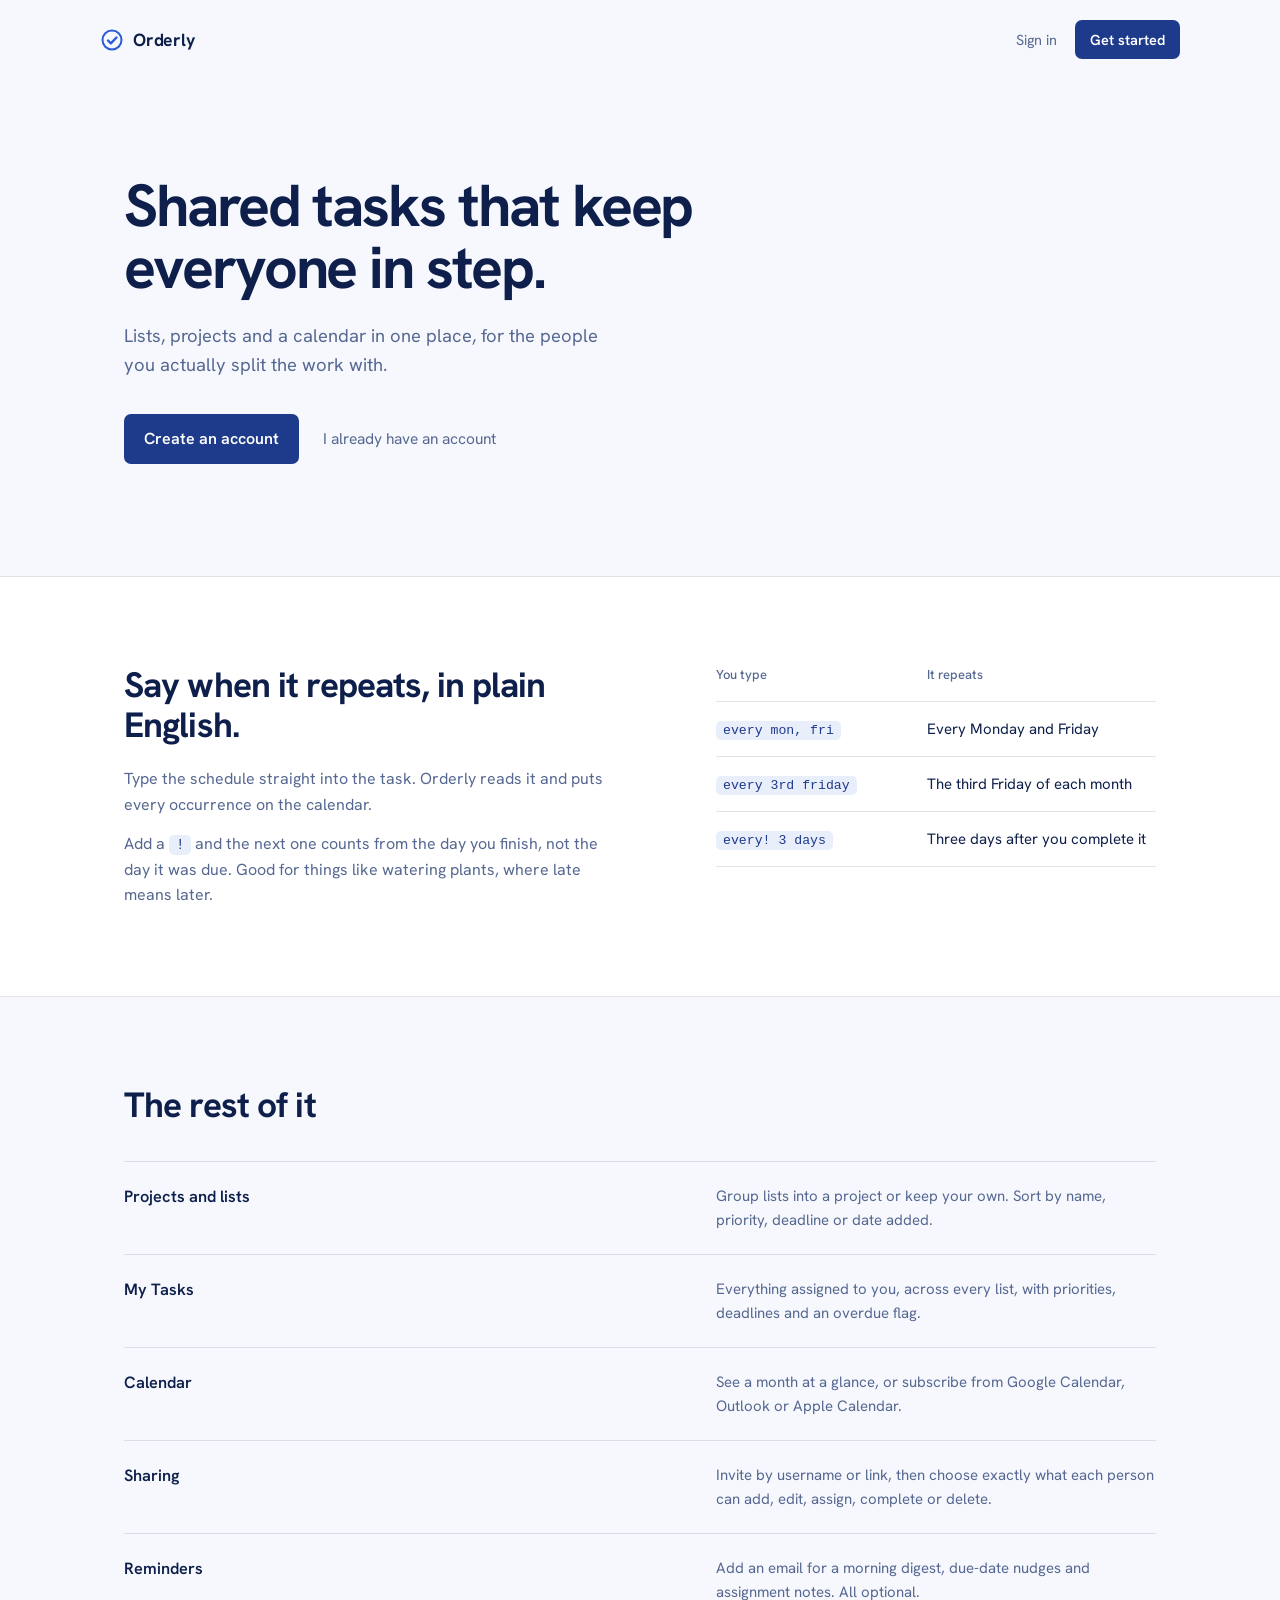
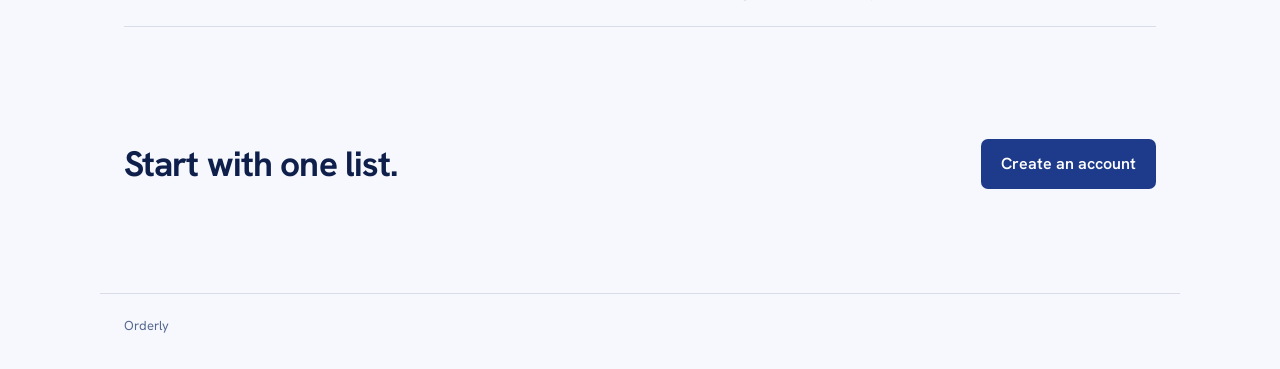
==== commit 55f29310: "Initial commit" ====
--- a/index.html
+++ b/index.html
@@ -1,2828 +1,125 @@
-<!DOCTYPE html>
-<html lang="en">
-<head>
-  <meta charset="UTF-8">
-  <title>Orderly</title>
-  <meta name="viewport" content="width=device-width, initial-scale=1.0">
-
-  <link rel="icon" href="./favicon-light.png" media="(prefers-color-scheme: light)">
-  <link rel="icon" href="./favicon-dark.png" media="(prefers-color-scheme: dark)">
-
-
-  <style>
-      :root {
-          --bg: #f8fafc;
-          --text: #00205c;
-          --sidebar-bg: #1e3a8a;
-      }
-
-      .dark {
-          --bg: #0f172a;
-          --text: #f1f5f9;
-          --sidebar-bg: #1e293b;
-      }
-
-      * {
-          box-sizing: border-box;
-          transition: background .3s, color .3s;
-      }
-
-      body {
-          margin: 0;
-          font-family: Arial, sans-serif;
-          background: linear-gradient(135deg, #4b79a1, #283e51);
-          min-height: 100vh;
-          min-height: 100dvh;
-          height: 100vh;
-          height: 100dvh;
-          overflow: hidden;
-          display: flex;
-          justify-content: center;
-          align-items: center;
-          color: #fff;
-      }
-
-      /* ---------- Auth Card ---------- */
-      .card {
-          background: rgba(255, 255, 255, 0.12);
-          padding: 30px;
-          border-radius: 12px;
-          width: 350px;
-          backdrop-filter: blur(10px);
-          box-shadow: 0 8px 20px rgba(0,0,0,0.3);
-          animation: fadeIn 0.4s ease;
-      }
-
-      @keyframes fadeIn {
-          from { opacity: 0; transform: translateY(10px); }
-          to { opacity: 1; transform: translateY(0); }
-      }
-
-      h2 {
-          text-align: center;
-          margin-bottom: 20px;
-          font-weight: 600;
-      }
-
-      input {
-          width: 100%;
-          padding: 12px;
-          margin: 8px 0 15px;
-          border: none;
-          border-radius: 8px;
-          outline: none;
-          font-size: 15px;
-      }
-
-      #submitBtn {
-          width: 100%;
-          padding: 12px;
-          background: #00c6ff;
-          border: none;
-          border-radius: 8px;
-          font-size: 16px;
-          color: #000;
-          cursor: pointer;
-          transition: 0.2s;
-          margin: 8px 0;
-      }
-
-      #submitBtn:hover {
-          background: #00a4d4;
-      }
-
-      .toggle {
-          text-align: center;
-          margin-top: 15px;
-          cursor: pointer;
-          color: #cceaff;
-          font-size: 14px;
-      }
-
-      .toggle:hover {
-          text-decoration: underline;
-      }
-
-      #message {
-          margin-top: 15px;
-          text-align: center;
-          font-size: 14px;
-          min-height: 20px;
-      }
-
-      /* ---------- App Shell (sidebar + content) ---------- */
-      #app {
-          display: none;            /* hidden until login succeeds */
-          min-height: 100vh;
-          min-height: 100dvh;
-          height: 100vh;
-          height: 100dvh;
-          width: 100%;
-          font-family: system-ui, sans-serif;
-          color: initial;           /* reset the white text from body */
-          overflow: hidden;
-          box-sizing: border-box;
-      }
-
-      #app.visible {
-          display: flex;
-      }
-
-      .sidebar {
-          width: 260px;
-          background: var(--sidebar-bg);
-          color: #e0e7ff;
-          padding: 20px 16px 12px;
-          flex-shrink: 0;
-          display: flex;
-          flex-direction: column;
-          height: 100vh;
-          height: 100dvh;
-          max-height: 100vh;
-          max-height: 100dvh;
-          overflow: hidden;
-          box-sizing: border-box;
-      }
-
-      .sidebar .logo-row {
-          display: flex;
-          align-items: center;
-          justify-content: space-between;
-          margin-bottom: 18px;
-      }
-
-      .sidebar .logo {
-          font-size: 1.25rem;
-          font-weight: 600;
-          color: #fff;
-      }
-
-      .bell-wrap { position: relative; z-index: 200; }
-
-      .bell-btn {
-          background: none;
-          border: none;
-          color: #cdd9ff;
-          cursor: pointer;
-          font-size: 18px;
-          padding: 6px;
-          border-radius: 8px;
-          position: relative;
-          line-height: 1;
-      }
-      .bell-btn:hover { background: #2c4ea8; color: #fff; }
-      .bell-icon { display: block; pointer-events: none; }
-
-      .bell-badge {
-          position: absolute;
-          top: 0;
-          right: 0;
-          background: #ef4444;
-          color: #fff;
-          font-size: 10px;
-          font-weight: 700;
-          border-radius: 10px;
-          min-width: 16px;
-          height: 16px;
-          display: flex;
-          align-items: center;
-          justify-content: center;
-          padding: 0 3px;
-      }
-
-      .notif-panel {
-          position: fixed;
-          top: 0;
-          left: 0;
-          width: min(320px, calc(100vw - 24px));
-          max-height: min(420px, calc(100vh - 24px));
-          overflow-y: auto;
-          background: var(--bg);
-          color: var(--text);
-          border-radius: 10px;
-          box-shadow: 0 12px 30px rgba(0,0,0,0.35);
-          z-index: 250;
-          display: none;
-          opacity: 0;
-          visibility: hidden;
-          pointer-events: none;
-      }
-      .notif-panel.visible {
-          display: block;
-          opacity: 1;
-          visibility: visible;
-          pointer-events: auto;
-      }
-      .notif-panel-header {
-          padding: 12px 14px;
-          font-weight: 600;
-          font-size: 13.5px;
-          border-bottom: 1px solid rgba(120,140,200,0.18);
-      }
-      .notif-item {
-          padding: 12px 14px;
-          border-bottom: 1px solid rgba(120,140,200,0.12);
-          font-size: 13px;
-      }
-      .notif-item:last-child { border-bottom: none; }
-      .notif-text { margin-bottom: 6px; line-height: 1.4; }
-      .notif-time { font-size: 11px; opacity: .55; margin-bottom: 8px; }
-      .notif-actions { display: flex; gap: 6px; }
-      .notif-status {
-          font-size: 11.5px;
-          font-weight: 600;
-          padding: 2px 0;
-      }
-      .notif-status.accepted { color: #16a34a; }
-      .notif-status.denied { color: #dc2626; }
-      .notif-empty { padding: 24px 14px; text-align: center; opacity: .55; font-size: 13px; }
-
-      .sidebar .top-actions {
-          display: flex;
-          gap: 6px;
-          margin-bottom: 20px;
-      }
-
-      .sidebar .top-actions button {
-          flex: 1;
-          background: #2c4ea8;
-          color: #fff;
-          border: none;
-          border-radius: 6px;
-          padding: 8px 6px;
-          font-size: 12px;
-          cursor: pointer;
-          transition: background .15s;
-      }
-
-      .sidebar .top-actions button:hover { background: #3b5fc7; }
-
-      .sidebar nav {
-          display: flex;
-          flex-direction: column;
-          gap: 2px;
-          overflow-y: auto;
-          flex: 1;
-          min-height: 0;
-      }
-
-      .sidebar nav a {
-          color: #c7d2fe;
-          text-decoration: none;
-          padding: 10px 12px;
-          border-radius: 6px;
-          transition: background 0.15s, color 0.15s;
-      }
-
-      .sidebar nav a:hover {
-          background: #2c4ea8;
-          color: #fff;
-      }
-
-      .my-tasks-link, .calendar-link, .settings-link {
-          display: flex;
-          align-items: center;
-          gap: 8px;
-          font-weight: 500;
-          margin-bottom: 6px;
-      }
-
-      .my-tasks-link.active, .calendar-link.active, .settings-link.active { background: #3b5fc7; color: #fff; }
-
-      .nav-section-label {
-          font-size: 11px;
-          text-transform: uppercase;
-          letter-spacing: .05em;
-          color: #8ea2e0;
-          margin: 16px 0 6px 8px;
-      }
-
-      .proj-item { margin-bottom: 4px; }
-
-      .proj-header {
-          display: flex;
-          align-items: center;
-          gap: 4px;
-          padding: 8px 6px 8px 4px;
-          border-radius: 6px;
-          cursor: default;
-          color: #e0e7ff;
-      }
-
-      .proj-header:hover { background: #2c4ea8; }
-
-      .collapse-btn {
-          background: none;
-          border: none;
-          color: #c7d2fe;
-          cursor: pointer;
-          font-size: 11px;
-          width: 18px;
-          height: 18px;
-          display: flex;
-          align-items: center;
-          justify-content: center;
-          flex-shrink: 0;
-          transition: transform .15s;
-      }
-      .proj-item.collapsed .collapse-btn { transform: rotate(-90deg); }
-
-      .proj-header .proj-name {
-          flex: 1;
-          font-weight: 500;
-          font-size: 14px;
-          white-space: nowrap;
-          overflow: hidden;
-          text-overflow: ellipsis;
-      }
-
-      .proj-header .member-count {
-          font-size: 11px;
-          color: #a8b8ec;
-      }
-
-      .icon-btn {
-          background: none;
-          border: none;
-          color: #c7d2fe;
-          cursor: pointer;
-          font-size: 13px;
-          padding: 2px 5px;
-          border-radius: 4px;
-      }
-
-      .icon-btn:hover { background: #3b5fc7; color: #fff; }
-      .icon-btn.danger:hover { background: #b91c1c; color: #fff; }
-
-      .proj-lists {
-          padding-left: 18px;
-          display: flex;
-          flex-direction: column;
-      }
-      .proj-item.collapsed .proj-lists { display: none; }
-
-      .list-link {
-          color: #c7d2fe;
-          text-decoration: none;
-          padding: 7px 10px;
-          border-radius: 6px;
-          font-size: 13.5px;
-          display: flex;
-          align-items: center;
-          gap: 6px;
-      }
-
-      .list-link:hover { background: #2c4ea8; color: #fff; }
-      .list-link.active { background: #3b5fc7; color: #fff; font-weight: 500; }
-
-      .add-list-link {
-          color: #8ea2e0;
-          font-size: 12px;
-          padding: 6px 10px;
-          text-decoration: none;
-          display: inline-block;
-      }
-      .add-list-link:hover { color: #fff; }
-
-      .shared-tag {
-          font-size: 10px;
-          background: rgba(255,255,255,0.15);
-          padding: 1px 5px;
-          border-radius: 4px;
-          margin-left: 4px;
-      }
-
-      .profile-row {
-          display: flex;
-          align-items: center;
-          gap: 10px;
-          padding-top: 14px;
-          margin-top: auto;
-          margin-bottom: 8px;
-          border-top: 1px solid rgba(255,255,255,0.12);
-          flex-shrink: 0;
-      }
-      .profile-row .profile-name {
-          flex: 1;
-          font-size: 13.5px;
-          font-weight: 500;
-          color: #e0e7ff;
-          white-space: nowrap;
-          overflow: hidden;
-          text-overflow: ellipsis;
-      }
-
-      .logout-link { flex-shrink: 0; padding-bottom: max(4px, env(safe-area-inset-bottom)); }
-      .logout-link a { color: #a8b8ec; font-size: 12px; text-decoration: none; }
-      .logout-link a:hover { color: #fff; }
-
-      .content {
-          flex: 1;
-          background: var(--bg);
-          padding: 32px;
-          color: var(--text);
-          overflow-y: auto;
-          min-height: 0;
-          height: 100vh;
-          height: 100dvh;
-          box-sizing: border-box;
-      }
-
-      /* ---------- Views ---------- */
-      .view { display: none; }
-      .view.active { display: block; }
-
-      .welcome-box { text-align: center; margin-top: 70px; }
-      .welcome-box h2 { opacity: .85; }
-      .welcome-box p { opacity: .65; margin-bottom: 26px; }
-      .welcome-actions { display: flex; gap: 10px; justify-content: center; }
-
-      .content-header {
-          display: flex;
-          justify-content: space-between;
-          align-items: flex-start;
-          margin-bottom: 24px;
-          flex-wrap: wrap;
-          gap: 12px;
-      }
-
-      .content-header h1 { margin: 0 0 4px; font-size: 1.6rem; }
-      .breadcrumb { font-size: 13px; opacity: .65; }
-
-      .members-row { display: flex; align-items: center; margin-top: 10px; }
-
-      .avatar {
-          width: 30px;
-          height: 30px;
-          border-radius: 50%;
-          display: flex;
-          align-items: center;
-          justify-content: center;
-          color: #fff;
-          font-size: 12px;
-          font-weight: 600;
-          margin-left: -8px;
-          border: 2px solid var(--bg);
-          flex-shrink: 0;
-      }
-      .avatar:first-child { margin-left: 0; }
-
-      .header-actions { display: flex; gap: 8px; align-items: flex-start; }
-
-      .btn {
-          border: none;
-          border-radius: 6px;
-          padding: 9px 14px;
-          font-size: 13.5px;
-          cursor: pointer;
-          font-weight: 500;
-          transition: .15s;
-      }
-      .btn-primary { background: #1e3a8a; color: #fff; }
-      .btn-primary:hover { background: #162d6b; }
-      .btn-secondary { background: #e2e8f0; color: #1e293b; }
-      .dark .btn-secondary { background: #334155; color: #f1f5f9; }
-      .btn-secondary:hover { background: #cbd5e1; }
-      .btn-danger { background: transparent; color: #dc2626; }
-      .btn-danger:hover { background: #fee2e2; }
-      .btn-small { padding: 6px 10px; font-size: 12px; }
-
-      .add-task-bar {
-          display: flex;
-          gap: 8px;
-          margin-bottom: 20px;
-          flex-wrap: wrap;
-          background: rgba(120,140,200,0.08);
-          padding: 12px;
-          border-radius: 10px;
-      }
-      .add-task-bar input[type="text"] { flex: 2; min-width: 160px; }
-      .add-task-bar input, .add-task-bar select {
-          padding: 9px 10px;
-          border: 1px solid #cbd5e1;
-          border-radius: 6px;
-          font-size: 13.5px;
-          background: #fff;
-          color: #1e293b;
-          margin: 0;
-      }
-      .add-task-bar input[type="time"] { width: 110px; }
-      .dark .add-task-bar input, .dark .add-task-bar select {
-          background: #1e293b;
-          color: #f1f5f9;
-          border-color: #334155;
-      }
-
-      .task-list { list-style: none; padding: 0; margin: 0; display: flex; flex-direction: column; gap: 6px; }
-
-      .task-item {
-          display: flex;
-          align-items: center;
-          gap: 10px;
-          padding: 11px 14px;
-          background: rgba(120,140,200,0.07);
-          border-radius: 8px;
-          transition: opacity .2s;
-      }
-      .task-item.completed { opacity: .55; }
-      .task-item.completed .task-name { text-decoration: line-through; }
-
-      .task-checkbox {
-          width: 19px;
-          height: 19px;
-          border-radius: 50%;
-          border: 2px solid #1e3a8a;
-          cursor: pointer;
-          flex-shrink: 0;
-          appearance: none;
-          -webkit-appearance: none;
-          display: flex;
-          align-items: center;
-          justify-content: center;
-          margin: 0;
-      }
-      .dark .task-checkbox { border-color: #93c5fd; }
-      .task-checkbox:checked { background: #1e3a8a; border-color: #1e3a8a; }
-      .task-checkbox:checked::after { content: "✓"; color: #fff; font-size: 12px; }
-
-      .task-name { flex: 1; font-size: 14.5px; cursor: pointer; }
-
-      .priority-dot { width: 8px; height: 8px; border-radius: 50%; flex-shrink: 0; }
-      .priority-low { background: #22c55e; }
-      .priority-normal { background: #3b82f6; }
-      .priority-high { background: #ef4444; }
-
-      .deadline-badge {
-          font-size: 11.5px;
-          padding: 3px 8px;
-          border-radius: 5px;
-          background: #e2e8f0;
-          color: #475569;
-          white-space: nowrap;
-      }
-      .dark .deadline-badge { background: #334155; color: #cbd5e1; }
-      .deadline-badge.overdue { background: #fee2e2; color: #b91c1c; font-weight: 600; }
-      .dark .deadline-badge.overdue { background: #7f1d1d; color: #fecaca; }
-      .deadline-badge.dueToday { background: #ebfee2; color: #43b91c; font-weight: 600; }
-      .dark .deadline-badge.dueToday { background: #367f1d; color: #d4feca; }
-
-      .repeat-badge {
-          display: inline-flex;
-          align-items: center;
-          gap: 3px;
-          font-size: 11.5px;
-          padding: 3px 8px;
-          border-radius: 5px;
-          background: #dbeafe;
-          color: #1d4ed8;
-          white-space: nowrap;
-          font-weight: 600;
-      }
-      .dark .repeat-badge { background: #1e3a8a; color: #dbeafe; }
-
-      .add-task-bar #newTaskRepeat { flex: 1; min-width: 190px; }
-
-      .assignee-chip {
-          display: flex;
-          align-items: center;
-          gap: 5px;
-          font-size: 12px;
-          background: #e2e8f0;
-          color: #334155;
-          padding: 3px 8px 3px 3px;
-          border-radius: 14px;
-          white-space: nowrap;
-      }
-      .dark .assignee-chip { background: #334155; color: #e2e8f0; }
-      .assignee-chip .avatar { width: 18px; height: 18px; font-size: 9px; margin: 0; border: none; }
-
-      .task-actions { display: flex; gap: 4px; }
-
-      .empty-state { text-align: center; opacity: .55; padding: 40px 0; font-size: 14px; }
-
-      .mytask-row {
-          display: flex;
-          align-items: center;
-          gap: 12px;
-          padding: 12px 14px;
-          background: rgba(120,140,200,0.07);
-          border-radius: 8px;
-          margin-bottom: 6px;
-          cursor: pointer;
-      }
-      .mytask-row:hover { background: rgba(120,140,200,0.14); }
-      .mytask-list-tag { font-size: 11.5px; opacity: .6; }
-
-      /* ---------- Settings ---------- */
-      .settings-card {
-          background: rgba(120,140,200,0.07);
-          border-radius: 12px;
-          padding: 18px 20px 10px;
-          margin-bottom: 18px;
-          max-width: 760px;
-      }
-      .settings-title { font-size: 1.1rem; font-weight: 600; margin-bottom: 2px; }
-      .settings-sub { font-size: 12.5px; opacity: .65; margin-bottom: 6px; }
-      .settings-subhead { font-weight: 600; font-size: 14px; margin: 16px 0 4px; padding-top: 14px; border-top: 1px solid rgba(120,140,200,.18); }
-      .settings-row {
-          display: flex;
-          align-items: center;
-          justify-content: space-between;
-          gap: 16px;
-          padding: 12px 0;
-          border-top: 1px solid rgba(120,140,200,.18);
-      }
-      .settings-label { flex: 1; min-width: 0; font-size: 14px; }
-      .settings-hint { font-size: 12px; opacity: .65; margin-top: 2px; line-height: 1.45; }
-      .settings-control { display: flex; align-items: center; gap: 8px; flex-shrink: 0; }
-      .settings-control select,
-      .settings-control input[type="time"],
-      .settings-control input[type="email"],
-      .settings-control input[type="text"],
-      .copy-row input {
-          width: auto;
-          margin: 0;
-          padding: 8px 10px;
-          border: 1px solid #cbd5e1;
-          border-radius: 6px;
-          font-size: 13.5px;
-          background: #fff;
-          color: #1e293b;
-          max-width: 100%;
-      }
-      .dark .settings-control select,
-      .dark .settings-control input[type="time"],
-      .dark .settings-control input[type="email"],
-      .dark .settings-control input[type="text"],
-      .dark .copy-row input { background: #1e293b; color: #f1f5f9; border-color: #334155; }
-      .settings-row.stack { flex-direction: column; align-items: stretch; gap: 8px; }
-      .settings-row.stack .settings-control { flex-wrap: wrap; flex-shrink: 1; }
-      .settings-row.stack .settings-control input { flex: 1; min-width: 200px; }
-      .settings-row.is-disabled { opacity: .45; }
-      .settings-callout {
-          background: #fef3c7; color: #92400e; border-radius: 8px;
-          padding: 10px 12px; font-size: 13px; margin: 10px 0 4px; line-height: 1.45;
-      }
-      .dark .settings-callout { background: #78350f; color: #fde68a; }
-      .pill { font-size: 11.5px; padding: 3px 8px; border-radius: 999px; font-weight: 600; margin-left: 6px; }
-      .pill-ok { background: #dcfce7; color: #166534; }
-      .dark .pill-ok { background: #14532d; color: #bbf7d0; }
-      .pill-warn { background: #fef3c7; color: #92400e; }
-      .dark .pill-warn { background: #78350f; color: #fde68a; }
-      .link-buttons { display: flex; flex-wrap: wrap; gap: 8px; margin: 10px 0 12px; }
-      .link-buttons a { text-decoration: none; display: inline-block; color: inherit; }
-      .link-buttons a.btn-primary { color: #fff; }
-      .link-buttons a.btn-secondary { color: #1e293b; }
-      .dark .link-buttons a.btn-secondary { color: #f1f5f9; }
-      .copy-row { display: flex; gap: 8px; margin: 6px 0 10px; }
-      .copy-row input { flex: 1; min-width: 0; font-size: 12.5px; }
-      .link-btn { background: none; border: none; color: inherit; text-decoration: underline; cursor: pointer; padding: 0; font-size: inherit; }
-      .btn:disabled { opacity: .55; cursor: not-allowed; }
-      #settingsSaved { font-size: 13px; opacity: 0; transition: opacity .3s; align-self: center; }
-      #settingsSaved.show { opacity: .85; }
-
-      .switch { position: relative; display: inline-block; width: 42px; height: 24px; flex-shrink: 0; }
-      .switch input { opacity: 0; width: 0; height: 0; margin: 0; padding: 0; position: absolute; }
-      .slider { position: absolute; inset: 0; background: #cbd5e1; border-radius: 24px; cursor: pointer; transition: .2s; }
-      .slider::before {
-          content: ""; position: absolute; height: 18px; width: 18px; left: 3px; top: 3px;
-          background: #fff; border-radius: 50%; transition: .2s;
-      }
-      .switch input:checked + .slider { background: #1e3a8a; }
-      .dark .switch input:checked + .slider { background: #3b82f6; }
-      .switch input:checked + .slider::before { transform: translateX(18px); }
-      .switch input:focus-visible + .slider { outline: 2px solid #3b82f6; outline-offset: 2px; }
-      .switch input:disabled + .slider { cursor: not-allowed; }
-      .calendar-task-chip.calendar-done { text-decoration: line-through; opacity: .6; }
-
-      /* ---------- Sort menu ---------- */
-      .sort-wrap { position: relative; }
-      .sort-btn {
-          background: #e2e8f0;
-          color: #1e293b;
-          border: none;
-          border-radius: 6px;
-          width: 34px;
-          height: 34px;
-          font-size: 16px;
-          line-height: 1;
-          cursor: pointer;
-          display: flex;
-          align-items: center;
-          justify-content: center;
-      }
-      .dark .sort-btn { background: #334155; color: #f1f5f9; }
-      .sort-btn:hover { background: #cbd5e1; }
-      .dark .sort-btn:hover { background: #475569; }
-
-      .sort-menu {
-          position: absolute;
-          top: 40px;
-          right: 0;
-          min-width: 190px;
-          background: var(--bg);
-          color: var(--text);
-          border-radius: 10px;
-          box-shadow: 0 12px 30px rgba(0,0,0,0.3);
-          z-index: 150;
-          display: none;
-          overflow: hidden;
-          padding: 6px;
-      }
-      .sort-menu.visible { display: block; }
-      .sort-menu-label {
-          font-size: 11px;
-          text-transform: uppercase;
-          letter-spacing: .04em;
-          opacity: .55;
-          padding: 8px 10px 4px;
-      }
-      .sort-option {
-          padding: 9px 10px;
-          font-size: 13.5px;
-          border-radius: 6px;
-          cursor: pointer;
-          display: flex;
-          align-items: center;
-          justify-content: space-between;
-          gap: 8px;
-      }
-      .sort-option:hover { background: rgba(120,140,200,0.14); }
-      .sort-option.active { font-weight: 600; color: #1e3a8a; }
-      .dark .sort-option.active { color: #93c5fd; }
-      .sort-option .check { opacity: 0; font-size: 12px; }
-      .sort-option.active .check { opacity: 1; }
-
-      /* ---------- Modal ---------- */
-      .modal-overlay {
-          position: fixed;
-          inset: 0;
-          background: rgba(0,0,0,0.45);
-          display: none;
-          align-items: center;
-          justify-content: center;
-          z-index: 100;
-      }
-      .modal-overlay.visible { display: flex; }
-      .modal-box {
-          background: var(--bg);
-          color: var(--text);
-          border-radius: 12px;
-          padding: 24px;
-          width: 340px;
-          box-shadow: 0 12px 30px rgba(0,0,0,0.3);
-      }
-      .modal-box h3 { margin: 0 0 16px; }
-      .field { margin-bottom: 14px; }
-      .field label { display: block; font-size: 12.5px; margin-bottom: 5px; opacity: .75; }
-      .field input, .field select {
-          width: 100%;
-          padding: 9px 10px;
-          border: 1px solid #cbd5e1;
-          border-radius: 6px;
-          font-size: 14px;
-          background: #fff;
-          color: #1e293b;
-          margin: 0;
-      }
-      .field-row { display: flex; gap: 8px; }
-      .field-row .field { flex: 1; }
-      .dark .field input, .dark .field select { background: #1e293b; color: #f1f5f9; border-color: #334155; }
-      .modal-error { color: #dc2626; font-size: 12.5px; margin-bottom: 10px; min-height: 14px; }
-      .modal-actions { display: flex; justify-content: flex-end; gap: 8px; margin-top: 6px; }
-
-      /* ---------- Toasts ---------- */
-      #toastContainer {
-          position: fixed;
-          bottom: 16px;
-          right: 16px;
-          display: flex;
-          flex-direction: column;
-          gap: 8px;
-          z-index: 200;
-      }
-      .toast {
-          background: #1e293b;
-          color: #fff;
-          padding: 11px 16px;
-          border-radius: 8px;
-          font-size: 13.5px;
-          box-shadow: 0 4px 14px rgba(0,0,0,0.25);
-          animation: toastIn .25s ease;
-          max-width: 280px;
-      }
-      @keyframes toastIn { from { opacity: 0; transform: translateY(8px); } to { opacity: 1; transform: translateY(0); } }
-
-      .mobile-rail {
-          display: none;
-      }
-      .sidebar-overlay {
-          display: none;
-          position: fixed;
-          inset: 0;
-          background: rgba(0,0,0,0.4);
-          z-index: 130;
-      }
-
-      /* ---------- Calendar view ---------- */
-      .calendar-grid {
-          display: grid;
-          grid-template-columns: repeat(7, 1fr);
-          gap: 6px;
-      }
-      .calendar-weekday {
-          font-size: 11.5px;
-          text-transform: uppercase;
-          letter-spacing: .04em;
-          opacity: .55;
-          text-align: center;
-          padding: 4px 0 8px;
-      }
-      .calendar-cell {
-          min-height: 92px;
-          background: rgba(120,140,200,0.07);
-          border-radius: 8px;
-          padding: 6px;
-          display: flex;
-          flex-direction: column;
-          gap: 4px;
-      }
-      .calendar-cell.empty { background: transparent; }
-      .calendar-cell.today { box-shadow: inset 0 0 0 2px #1e3a8a; }
-      .dark .calendar-cell.today { box-shadow: inset 0 0 0 2px #93c5fd; }
-      .calendar-daynum { font-size: 12px; font-weight: 600; opacity: .7; }
-      .calendar-tasks { display: flex; flex-direction: column; gap: 3px; overflow: hidden; }
-      .calendar-task-chip {
-          font-size: 11px;
-          color: #fff;
-          padding: 3px 6px;
-          border-radius: 5px;
-          white-space: nowrap;
-          overflow: hidden;
-          text-overflow: ellipsis;
-          cursor: pointer;
-          display: flex;
-          align-items: center;
-          gap: 4px;
-      }
-
-      .calendar-priority-low { background: #22c55e; }
-      .calendar-priority-low:hover { background: #15a649; }
-
-      .calendar-priority-normal { background: #3b82f6; }
-      .calendar-priority-normal:hover { background: #1e5fc3; }
-
-      .calendar-priority-high { background: #ef4444; }
-      .calendar-priority-high:hover { background: #bd2f2f; }
-
-      /* Later occurrences of a repeating task are slightly faded vs. the real due date */
-      .calendar-task-chip.calendar-future { opacity: .65; }
-
-      .calendar-task-icon { font-size: 10px; flex-shrink: 0; }
-      .calendar-more { font-size: 10.5px; opacity: .55; padding: 0 6px; }
-
-      /* ---------- Mobile layout ---------- */
-      @media (max-width: 768px) {
-          #app.visible { position: relative; }
-
-          .mobile-rail {
-              position: fixed;
-              top: 0;
-              left: 0;
-              width: 18px;
-              height: 100vh;
-              display: flex;
-              align-items: center;
-              justify-content: center;
-              background: var(--sidebar-bg);
-              border: none;
-              border-right: 1px solid rgba(255,255,255,0.08);
-              cursor: pointer;
-              z-index: 130;
-              padding: 0;
-          }
-          .mobile-rail span {
-              color: #fff;
-              font-size: 18px;
-              line-height: 1;
-              transform: translateX(-1px);
-          }
-
-          .sidebar {
-              position: fixed;
-              top: 0;
-              left: 0;
-              height: 100vh;
-              height: 100dvh;
-              width: 100%;
-              max-width: 320px;
-              z-index: 140;
-              transform: translateX(-100%);
-              transition: transform .25s ease;
-              box-shadow: 4px 0 18px rgba(0,0,0,0.3);
-          }
-          .sidebar.mobile-open { transform: translateX(0); }
-          .sidebar.mobile-open ~ .sidebar-overlay { display: block; }
-
-          .content {
-              padding: 18px 14px 80px 26px;
-              width: 100%;
-              height: 100vh;
-              height: 100dvh;
-              max-height: 100vh;
-              max-height: 100dvh;
-              box-sizing: border-box;
-          }
-
-          .content-header { flex-direction: column; align-items: stretch; }
-          .header-actions { flex-wrap: wrap; }
-
-          .add-task-bar { flex-direction: column; align-items: stretch; }
-          .add-task-bar input, .add-task-bar select { width: 100%; }
-          .add-task-bar input[type="time"] { width: 100%; }
-
-          .task-item { flex-wrap: wrap; }
-          .task-name { flex: 1 1 100%; order: 1; }
-          .task-checkbox { order: 0; }
-          .priority-dot { order: 0; }
-          .deadline-badge, .assignee-chip { order: 2; }
-          .task-actions { order: 3; margin-left: auto; }
-
-          .modal-box { width: 88vw; max-width: 360px; }
-          .field-row { flex-direction: column; }
-          .settings-row:not(.row-toggle) { flex-direction: column; align-items: stretch; gap: 8px; }
-          .settings-control { flex-shrink: 1; flex-wrap: wrap; }
-          .settings-control select, .settings-control input { width: 100%; }
-
-          #toastContainer { left: 8px; right: 8px; bottom: 8px; }
-          .toast { max-width: none; }
-
-          .notif-panel {
-              position: fixed;
-              left: 10px;
-              right: 10px;
-              width: auto;
-              max-width: none;
-              min-width: 0;
-              top: 10px;
-              bottom: auto;
-              max-height: calc(100vh - 20px);
-          }
-
-          .sort-menu { left: 0; min-width: 170px; }
-
-          .calendar-cell { min-height: 64px; }
-          .calendar-weekday { font-size: 10px; padding: 2px 0 4px; }
-      }
-  </style>
-</head>
-
-<body>
-
-<div class="card" id="authCard">
-  <h2 id="formTitle">Sign In</h2>
-
-  <input id="username" type="text" placeholder="Username">
-  <input id="resetCode" type="text" inputmode="numeric" maxlength="12" placeholder="6-digit code from your email" autocomplete="one-time-code" style="display:none;">
-  <input id="password" type="password" placeholder="Password">
-  <input id="password2" type="password" placeholder="Verify Password" style="display:none;">
-  <input id="email" type="email" placeholder="Email (optional, for reminders)" autocomplete="email" style="display:none;">
-
-  <button id="submitBtn">Sign In</button>
-
-  <div class="toggle" id="toggleForm">Don't have an account? Sign Up</div>
-  <div class="toggle" id="forgotLink">Forgot password?</div>
-  <div class="toggle" id="resendLink" style="display:none;">Send a new code</div>
-
-  <div id="message"></div>
-</div>
-
-<div id="app">
-  <aside class="sidebar" id="sidebar">
-    <div class="logo-row">
-      <div class="logo">Orderly</div>
-      <div class="bell-wrap">
-        <button class="bell-btn" id="bellBtn" title="Notifications">
-          <svg class="bell-icon" width="20" height="20" viewBox="0 0 24 24" fill="none" stroke="currentColor" stroke-width="2" stroke-linecap="round" stroke-linejoin="round" aria-hidden="true"><path d="M6 8a6 6 0 0 1 12 0c0 7 3 9 3 9H3s3-2 3-9"/><path d="M10.3 21a1.94 1.94 0 0 0 3.4 0"/></svg>
-          <span class="bell-badge" id="bellBadge" style="display:none;">0</span>
-        </button>
-      </div>
-    </div>
-
-    <div class="top-actions">
-      <button id="newProjectBtn">+ Project</button>
-      <button id="newListBtn">+ List</button>
-    </div>
-
-    <nav id="sidebarNav">
-      <a href="#" class="my-tasks-link" data-view="myTasks">My Tasks</a>
-      <a href="#" class="calendar-link" data-view="calendar">Calendar</a>
-      <a href="#" class="settings-link" data-view="settings">Settings</a>
-
-      <div class="nav-section-label">Projects</div>
-      <div id="projectsTree"></div>
-
-      <div class="nav-section-label">My Lists</div>
-      <div id="standaloneTree"></div>
-    </nav>
-
-    <div class="profile-row">
-      <span id="profileAvatar"></span>
-      <span class="profile-name" id="profileName"></span>
-    </div>
-    <div class="logout-link"><a href="#" id="logoutLink">Log out</a></div>
-  </aside>
-
-  <div class="sidebar-overlay" id="sidebarOverlay"></div>
-
-  <main class="content">
-    <button class="mobile-rail" id="mobileMenuBtn" type="button" aria-label="Open menu">
-      <span>›</span>
-    </button>
-
-    <div id="welcomeView" class="view active">
-      <div class="welcome-box">
-        <h2>Welcome</h2>
-        <p>Select a list from the sidebar, or create a new project or list to get started.</p>
-        <div class="welcome-actions">
-          <button class="btn btn-primary" id="welcomeNewProjectBtn">+ New Project</button>
-          <button class="btn btn-secondary" id="welcomeNewListBtn">+ New List</button>
-        </div>
-      </div>
-    </div>
-
-    <div id="myTasksView" class="view">
-      <div class="content-header">
-        <div>
-          <h1>My Tasks</h1>
-          <div class="breadcrumb">Everything assigned to you, across every list</div>
-        </div>
-      </div>
-      <div id="myTasksContainer"></div>
-    </div>
-
-    <div id="calendarView" class="view">
-      <div class="content-header">
-        <div>
-          <h1>Calendar</h1>
-        </div>
-        <div class="header-actions">
-          <button class="btn btn-secondary btn-small" id="calPrevBtn">‹</button>
-          <span id="calMonthLabel" style="align-self:center;font-weight:600;min-width:130px;text-align:center;"></span>
-          <button class="btn btn-secondary btn-small" id="calNextBtn">›</button>
-          <button class="btn btn-secondary btn-small" id="calTodayBtn">Today</button>
-          <button class="btn btn-secondary btn-small" id="calLinkBtn" title="Add your tasks to Google Calendar or Outlook">Link to Google / Outlook</button>
-        </div>
-      </div>
-      <div class="calendar-grid" id="calendarGrid"></div>
-    </div>
-
-    <div id="settingsView" class="view">
-      <div class="content-header">
-        <div>
-          <h1>Settings</h1>
-          <div class="breadcrumb">Calendar, email and display preferences</div>
-        </div>
-        <span id="settingsSaved"></span>
-      </div>
-      <div id="settingsContainer"></div>
-    </div>
-
-    <div id="listView" class="view">
-      <div class="content-header">
-        <div>
-          <h1 id="listTitle"></h1>
-          <div class="breadcrumb" id="listBreadcrumb"></div>
-          <div class="members-row" id="listMembers"></div>
-        </div>
-        <div class="header-actions" id="listHeaderActions"></div>
-      </div>
-
-      <div class="add-task-bar">
-        <input type="text" id="newTaskName" placeholder="Add a task...">
-        <input type="date" id="newTaskDeadline">
-        <input type="time" id="newTaskDeadlineTime">
-        <select id="newTaskPriority">
-          <option value="low">Low</option>
-          <option value="normal" selected>Normal</option>
-          <option value="high">High</option>
-        </select>
-        <input type="text" id="newTaskRepeat" placeholder="Repeat, e.g. every mon, fri" autocomplete="off"
-               title='Type how often it repeats, e.g. "every day", "every weekday", "every 2 weeks", "every 3rd friday", "every last day", "every mon, fri at 8pm", "every day ending dec 31", or "every! 3 days" to count from the day you complete it.'>
-        <select id="newTaskAssignee"><option value="">Unassigned</option></select>
-        <button class="btn btn-primary" id="addTaskBtn">Add Task</button>
-      </div>
-
-      <ul class="task-list" id="taskList"></ul>
-    </div>
-  </main>
-
-</div>
-
-<div class="modal-overlay" id="modalOverlay">
-  <div class="modal-box" id="modalBox"></div>
-</div>
-
-<div id="toastContainer"></div>
-
-<script>
-    // ============================================================
-    // Cookie helpers
-    // ============================================================
-    function getCookie(name) {
-        const value = `; ${document.cookie}`;
-        const parts = value.split(`; ${name}=`);
-        if (parts.length === 2) return parts.pop().split(";").shift();
-        return null;
-    }
-    function setCookie(name, value, maxAgeSeconds) {
-        document.cookie = `${name}=${value}; path=/; max-age=${maxAgeSeconds}`;
-    }
-    function clearCookie(name) {
-        document.cookie = `${name}=; path=/; max-age=0`;
-    }
-
-    let authToken = getCookie("authToken") || null;
-
-    // ============================================================
-    // Auth screen logic
-    // ============================================================
-    // Server address. The Android app ships a copy of this page with this set to its server.
-    const WS_BASE = "wss://server.taile58f66.ts.net:443";
-
-    let isSignup = false;
-
-    const title = document.getElementById("formTitle");
-    const toggle = document.getElementById("toggleForm");
-    const button = document.getElementById("submitBtn");
-    const message = document.getElementById("message");
-    const password2 = document.getElementById("password2");
-    const emailInput = document.getElementById("email");
-    const authCard = document.getElementById("authCard");
-    const appEl = document.getElementById("app");
-
-    const usernameInput = document.getElementById("username");
-    const passwordInput = document.getElementById("password");
-    const codeInput = document.getElementById("resetCode");
-    const forgotLink = document.getElementById("forgotLink");
-    const resendLink = document.getElementById("resendLink");
-    let authMode = "signin";      // signin | signup | forgot | reset
-    let resetIdentifier = "";
-
-    function setMode(mode, keepMessage) {
-        authMode = mode;
-        isSignup = mode === "signup";
-        const reset = mode === "reset", forgot = mode === "forgot";
-        title.textContent = { signin: "Sign In", signup: "Sign Up", forgot: "Forgot Password", reset: "Reset Password" }[mode];
-        button.textContent = { signin: "Sign In", signup: "Sign Up", forgot: "Send reset code", reset: "Reset password" }[mode];
-        toggle.textContent = mode === "signin" ? "Don't have an account? Sign Up"
-            : mode === "signup" ? "Already have an account? Sign In" : "Back to Sign In";
-        usernameInput.style.display = reset ? "none" : "";
-        usernameInput.placeholder = forgot ? "Username or email" : "Username";
-        codeInput.style.display = reset ? "block" : "none";
-        passwordInput.style.display = forgot ? "none" : "";
-        passwordInput.placeholder = reset ? "New password" : "Password";
-        password2.style.display = (mode === "signup" || reset) ? "block" : "none";
-        password2.placeholder = reset ? "Verify new password" : "Verify Password";
-        emailInput.style.display = mode === "signup" ? "block" : "none";
-        forgotLink.style.display = mode === "signin" ? "" : "none";
-        resendLink.style.display = reset ? "" : "none";
-        if (!keepMessage) message.textContent = "";
-        if (reset) codeInput.focus();
-    }
-    setMode("signin");
-    try {
-        const notice = sessionStorage.getItem("authNotice");
-        if (notice) { sessionStorage.removeItem("authNotice"); message.style.color = "#ffb2b2"; message.textContent = notice; }
-    } catch (e) {}
-
-    toggle.onclick = () => {
-        if (authMode === "signin") setMode("signup");
-        else { resetIdentifier = ""; setMode("signin"); }
-    };
-    forgotLink.onclick = () => setMode("forgot");
-
-    async function sendResetCode(identifier, quiet) {
-        message.style.color = "";
-        message.textContent = "Sending...";
-        try {
-            const r = await wsRequestOnce(WS_BASE + "/accounts/forgot", { identifier });
-            if (r.status !== "ok") { message.style.color = "#ffb2b2"; message.textContent = r.message; return false; }
-            resetIdentifier = identifier;
-            setMode("reset", true);
-            message.style.color = "#b2ffb2";
-            message.textContent = r.message + " Codes expire in 15 minutes.";
-            return true;
-        } catch (err) {
-            message.style.color = "#ffb2b2";
-            message.textContent = "Connection error.";
-            return false;
-        }
-    }
-    resendLink.onclick = () => sendResetCode(resetIdentifier);
-
-    function wsRequestOnce(url, payload) {
-        return new Promise((resolve, reject) => {
-            const sock = new WebSocket(url);
-            sock.onopen = () => sock.send(JSON.stringify(payload));
-            sock.onerror = reject;
-            sock.onmessage = (event) => {
-                resolve(JSON.parse(event.data));
-                sock.close();
-            };
-        });
-    }
-
-    button.onclick = async () => {
-        if (authMode === "forgot") {
-            const identifier = usernameInput.value.trim();
-            if (!identifier) { message.style.color = "#ffb2b2"; message.textContent = "Enter your username or email."; return; }
-            sendResetCode(identifier);
-            return;
-        }
-        if (authMode === "reset") {
-            const code = codeInput.value.replace(/\s+/g, "");
-            const np = passwordInput.value.trim();
-            if (!/^\d{6}$/.test(code)) { message.style.color = "#ffb2b2"; message.textContent = "Enter the 6-digit code from the email."; return; }
-            if (!np) { message.style.color = "#ffb2b2"; message.textContent = "Enter a new password."; return; }
-            if (np !== password2.value.trim()) { message.style.color = "#ffb2b2"; message.textContent = "Passwords do not match."; return; }
-            message.style.color = "";
-            message.textContent = "Processing...";
-            try {
-                const r = await wsRequestOnce(WS_BASE + "/accounts/reset", { identifier: resetIdentifier, code, password: np });
-                if (r.status === "ok") {
-                    message.style.color = "#b2ffb2";
-                    message.textContent = "Password changed! Signing you in...";
-                    authToken = r.token;
-                    setCookie("authToken", authToken, 2592000);
-                    setTimeout(() => enterApp(), 500);
-                } else { message.style.color = "#ffb2b2"; message.textContent = r.message; }
-            } catch (err) { message.style.color = "#ffb2b2"; message.textContent = "Connection error."; }
-            return;
-        }
-        const username = document.getElementById("username").value.trim();
-        const password = document.getElementById("password").value.trim();
-        const verify = password2.value.trim();
-
-        if (!username || !password || (isSignup && !verify)) {
-            message.style.color = "#ffb2b2";
-            message.textContent = "Please fill out all fields.";
-            return;
-        }
-        if (isSignup && password !== verify) {
-            message.style.color = "#ffb2b2";
-            message.textContent = "Passwords do not match.";
-            return;
-        }
-
-        const email = isSignup ? emailInput.value.trim() : "";
-        if (email && !/^[^@\s]+@[^@\s]+\.[^@\s]+$/.test(email)) {
-            message.style.color = "#ffb2b2";
-            message.textContent = "That email address doesn't look right.";
-            return;
-        }
-
-        const endpoint = isSignup
-            ? WS_BASE + "/accounts/create"
-            : WS_BASE + "/accounts/login";
-
-        message.style.color = "";
-        message.textContent = "Processing...";
-
-        try {
-            const response = await wsRequestOnce(endpoint, isSignup ? { username, password, email } : { username, password });
-            if (response.status === "ok") {
-                message.style.color = "#b2ffb2";
-                message.textContent = "Success! Redirecting...";
-                authToken = response.token;
-                if (response.email_pending) pendingEmailNotice = true;
-                setCookie("authToken", authToken, 2592000);
-                setTimeout(() => enterApp(), 500);
-            } else {
-                message.style.color = "#ffb2b2";
-                message.textContent = response.message;
-            }
-        } catch (err) {
-            message.style.color = "#ffb2b2";
-            message.textContent = "Connection error.";
-        }
-    };
-
-    // ============================================================
-    // Theme preference
-    // ============================================================
-    function applyThemePreference(isDark) {
-        document.body.classList.toggle("dark", isDark);
-        setCookie("theme", isDark ? "dark" : "light", 31536000);
-        const themeSetting = document.getElementById("themeSettingToggle");
-        if (themeSetting) themeSetting.checked = isDark;
-    }
-    if (getCookie("theme") === "dark") applyThemePreference(true);
-
-    // ============================================================
-    // Mobile detection + sidebar toggle
-    // ============================================================
-    const MOBILE_BREAKPOINT = 768;
-    function isMobile() { return window.innerWidth <= MOBILE_BREAKPOINT; }
-
-    const sidebarEl = document.getElementById("sidebar");
-    const sidebarOverlay = document.getElementById("sidebarOverlay");
-    const mobileMenuBtn = document.getElementById("mobileMenuBtn");
-
-    function openSidebar() {
-        sidebarEl.classList.add("mobile-open");
-        sidebarOverlay.style.display = "block";
-    }
-    function closeSidebar() {
-        sidebarEl.classList.remove("mobile-open");
-        sidebarOverlay.style.display = "none";
-    }
-    function toggleSidebar() {
-        if (sidebarEl.classList.contains("mobile-open")) closeSidebar();
-        else openSidebar();
-    }
-    if (mobileMenuBtn) mobileMenuBtn.addEventListener("click", toggleSidebar);
-    sidebarOverlay.addEventListener("click", closeSidebar);
-
-    // Close the mobile sidebar automatically after navigating somewhere
-    function closeSidebarIfMobile() {
-        if (isMobile()) closeSidebar();
-    }
-    window.addEventListener("resize", () => { if (!isMobile()) closeSidebar(); });
-
-    // ============================================================
-    // App state
-    // ============================================================
-    let ws = null;
-    let currentUser = null;
-    let pending = new Map();
-    let reqCounter = 0;
-    let dashboard = { projects: [], standalone_lists: [] };
-    let currentList = null;
-    let currentView = "welcome";
-    let collapsedProjects = new Set();
-    let notifications = [];
-
-    // ---------- User settings (loaded from the server; see the Settings page) ----------
-    let appSettings = { week_start: "sun", time_format: "12h", default_priority: "normal", show_completed_tasks: true, timezone: "" };
-    let settingsData = null;
-    let pendingEmailNotice = false;
-
-    // ---------- Sort preferences ----------
-    const SORT_OPTIONS = [
-        { value: "default", label: "Default order" },
-        { value: "name", label: "Name (A–Z)" },
-        { value: "priority", label: "Priority (High first)" },
-        { value: "deadline", label: "Deadline (Soonest)" },
-        { value: "created", label: "Date added (Newest)" },
-    ];
-
-    let sortPrefs = {};
-    try { sortPrefs = JSON.parse(getCookie("sortPrefs") || "{}"); } catch (e) { sortPrefs = {}; }
-
-    function getSortPref(listId) { return sortPrefs[listId] || "default"; }
-    function setSortPref(listId, value) {
-        sortPrefs[listId] = value;
-        setCookie("sortPrefs", JSON.stringify(sortPrefs), 31536000);
-    }
-
-    const PRIORITY_RANK = { high: 0, normal: 1, low: 2 };
-
-    function sortTaskGroup(tasks, sortBy) {
-        const arr = tasks.slice();
-        switch (sortBy) {
-            case "name":
-                arr.sort((a, b) => a.name.localeCompare(b.name));
-                break;
-            case "priority":
-                arr.sort((a, b) => (PRIORITY_RANK[a.priority] ?? 1) - (PRIORITY_RANK[b.priority] ?? 1));
-                break;
-            case "deadline":
-                arr.sort((a, b) => {
-                    if (!a.deadline && !b.deadline) return 0;
-                    if (!a.deadline) return 1;
-                    if (!b.deadline) return -1;
-                    const da = deadlineDateTime(a.deadline, a.deadline_time).getTime();
-                    const db = deadlineDateTime(b.deadline, b.deadline_time).getTime();
-                    return da - db;
-                });
-                break;
-            case "created":
-                arr.sort((a, b) => b.id - a.id);
-                break;
-            default:
-                arr.sort((a, b) => a.id - b.id);
-        }
-        return arr;
-    }
-
-    function getSortedTasksForDisplay() {
-        if (!currentList) return [];
-        const sortBy = getSortPref(currentList.id);
-        const incomplete = currentList.tasks.filter((t) => !t.completed);
-        const completed = appSettings.show_completed_tasks
-            ? currentList.tasks.filter((t) => t.completed)
-                .sort((a, b) => (a.completed_at || "").localeCompare(b.completed_at || ""))
-            : [];
-        return sortTaskGroup(incomplete, sortBy).concat(completed);
-    }
-
-    // ---------- Repeating tasks ----------
-    // Repeats are typed as a phrase ("every mon, fri", "every! 3 days"), Todoist-style.
-    // The server parses it, sets the first due date if none was given, and when the task
-    // is completed moves it to its next future date instead of closing it.
-    function repeatBadgeHtml(task) {
-        return task.repeat
-            ? `<span class="repeat-badge" title="Repeats: ${escapeHtml(task.repeat)}">↻ ${escapeHtml(task.repeat)}</span>`
-            : "";
-    }
-
-    function enterApp() {
-        authCard.style.display = "none";
-        appEl.classList.add("visible");
-        document.body.style.background = "#f8f9fb";
-        document.body.style.alignItems = "stretch";
-        document.body.style.justifyContent = "stretch";
-        connectAppSocket()
-            .then(() => {
-                renderProfile();
-                return Promise.all([loadDashboard(), refreshNotifications(), loadSettings()]);
-            })
-            .then(() => {
-                const e = settingsData && settingsData.email;
-                if (!e || !e.address || e.verified) { pendingEmailNotice = false; return; }
-                if (pendingEmailNotice && settingsData.email_service) {
-                    openSettings("settingsEmailCard");
-                    showToast("We emailed you a code. Enter it below to verify your email.");
-                } else if (!pendingEmailNotice) {
-                    showToast("Your email isn't verified yet. Verify it in Settings to get emails.");
-                }
-                pendingEmailNotice = false;
-            })
-            .catch((err) => {
-                if (err && err.authFailed) {
-                    // Stale session (e.g. password was reset elsewhere): back to the sign-in card.
-                    clearCookie("authToken");
-                    try { sessionStorage.setItem("authNotice", /password was changed/.test(err.message) ? err.message : "Please sign in again."); } catch (e) {}
-                    location.reload();
-                    return;
-                }
-                showToast("Connection failed: " + err.message);
-            });
-    }
-
-    function connectAppSocket() {
-        return new Promise((resolve, reject) => {
-            ws = new WebSocket(WS_BASE + "/ws/app");
-            ws.onopen = () => ws.send(JSON.stringify({ token: authToken }));
-            ws.onmessage = (evt) => {
-                const msg = JSON.parse(evt.data);
-                if (msg.type === "auth") {
-                    if (msg.ok) { currentUser = msg.user; resolve(); }
-                    else { const e = new Error(msg.error || "auth failed"); e.authFailed = true; reject(e); }
-                    return;
-                }
-                if (msg.type === "response") {
-                    const p = pending.get(msg.id);
-                    if (!p) return;
-                    pending.delete(msg.id);
-                    if (msg.ok) p.resolve(msg.data);
-                    else p.reject(new Error(msg.error || "request failed"));
-                    return;
-                }
-                if (msg.type === "event") handleLiveEvent(msg);
-            };
-            ws.onerror = () => reject(new Error("could not connect"));
-            ws.onclose = (ev) => {
-                if (ev && ev.code === 4001 && currentUser) {
-                    clearCookie("authToken");
-                    try { sessionStorage.setItem("authNotice", "Your password was changed. Please sign in again."); } catch (e) {}
-                    location.reload();
-                    return;
-                }
-                if (currentUser) showToast("Disconnected from live updates.");
-            };
-        });
-    }
-
-    function call(action, payload = {}) {
-        return new Promise((resolve, reject) => {
-            const id = "r" + (++reqCounter);
-            pending.set(id, { resolve, reject });
-            ws.send(JSON.stringify({ id, action, payload }));
-        });
-    }
-
-    document.getElementById("logoutLink").addEventListener("click", (e) => {
-        e.preventDefault();
-        clearCookie("authToken");
-        location.reload();
-    });
-
-    if (authToken) enterApp();
-
-    // ============================================================
-    // Utilities
-    // ============================================================
-    function escapeHtml(str) {
-        const div = document.createElement("div");
-        div.textContent = str ?? "";
-        return div.innerHTML;
-    }
-    function pad2(n) { return String(n).padStart(2, "0"); }
-    function dateToStr(d) { return `${d.getFullYear()}-${pad2(d.getMonth() + 1)}-${pad2(d.getDate())}`; }
-    function todayStr() { return dateToStr(new Date()); }
-    function offsetDayStr(offset) {
-        const d = new Date();
-        d.setDate(d.getDate() + offset);
-        return dateToStr(d);
-    }
-
-    const AVATAR_COLORS = ["#ef4444","#f97316","#eab308","#22c55e","#0ea5e9","#6366f1","#a855f7","#ec4899"];
-    function avatarColor(name) {
-        let hash = 0;
-        for (const ch of name) hash = (hash * 31 + ch.charCodeAt(0)) % AVATAR_COLORS.length;
-        return AVATAR_COLORS[Math.abs(hash)];
-    }
-    function avatarHtml(username, size) {
-        const initial = (username || "?")[0].toUpperCase();
-        const style = size ? `width:${size}px;height:${size}px;font-size:${size * 0.4}px;` : "";
-        return `<div class="avatar" style="background:${avatarColor(username)};${style}" title="${escapeHtml(username)}">${escapeHtml(initial)}</div>`;
-    }
-
-    function renderProfile() {
-        if (!currentUser) return;
-        document.getElementById("profileAvatar").innerHTML = avatarHtml(currentUser.username, 28);
-        document.getElementById("profileName").textContent = currentUser.username;
-    }
-
-    function showToast(text) {
-        const container = document.getElementById("toastContainer");
-        const el = document.createElement("div");
-        el.className = "toast";
-        el.textContent = text;
-        container.appendChild(el);
-        setTimeout(() => el.remove(), 4200);
-    }
-
-    function switchView(view) {
-        currentView = view;
-        document.querySelectorAll(".view").forEach((v) => v.classList.remove("active"));
-        document.getElementById(view + "View").classList.add("active");
-        document.querySelectorAll(".list-link, .my-tasks-link, .calendar-link, .settings-link").forEach((a) => a.classList.remove("active"));
-    }
-
-    // ---------- Relative time (for notifications) ----------
-    function relativeTime(isoStr) {
-        const then = new Date(isoStr + (isoStr.endsWith("Z") ? "" : "Z"));
-        const now = new Date();
-        let diffSec = Math.floor((now - then) / 1000);
-        if (diffSec < 0) diffSec = 0;
-
-        if (diffSec < 60) return `${diffSec}s ago`;
-        const diffMin = Math.floor(diffSec / 60);
-        if (diffMin < 60) return `${diffMin}m ago`;
-        const diffHr = Math.floor(diffMin / 60);
-        if (diffHr < 24) return `${diffHr}h ago`;
-        const diffDay = Math.floor(diffHr / 24);
-        if (diffDay < 7) return `${diffDay}d ago`;
-        const diffWeek = Math.floor(diffDay / 7);
-        if (diffWeek < 5) return `${diffWeek}w ago`;
-
-        const sameYear = then.getFullYear() === now.getFullYear();
-        const opts = sameYear ? { month: "short", day: "numeric" } : { month: "short", day: "numeric", year: "numeric" };
-        return then.toLocaleDateString(undefined, opts);
-    }
-
-    // ---------- Smart deadline formatting ----------
-    function formatClock(t) {
-        if (!t) return "";
-        const [h, m] = t.split(":").map(Number);
-        if (appSettings.time_format === "24h") return `${pad2(h)}:${pad2(m)}`;
-        const period = h >= 12 ? "PM" : "AM";
-        const h12 = ((h + 11) % 12) + 1;
-        return `${h12}:${pad2(m)} ${period}`;
-    }
-
-    function deadlineDateTime(deadline, time) {
-        return new Date(`${deadline}T${time || "23:59"}:00`);
-    }
-
-    function isOverdue(deadline, time, completed) {
-        if (completed || !deadline) return false;
-        return deadlineDateTime(deadline, time).getTime() < Date.now();
-    }
-
-    function formatDeadline(deadline, time, completed) {
-        if (!deadline) return null;
-        let label;
-        if (deadline === todayStr()) label = "Today";
-        else if (deadline === offsetDayStr(1)) label = "Tomorrow";
-        else if (deadline === offsetDayStr(-1)) label = "Yesterday";
-        else {
-            const d = new Date(deadline + "T00:00:00");
-            const sameYear = d.getFullYear() === new Date().getFullYear();
-            label = d.toLocaleDateString(undefined, sameYear ? { month: "short", day: "numeric" } : { month: "short", day: "numeric", year: "numeric" });
-        }
-        if (time) label += ` at ${formatClock(time)}`;
-        const overdue = isOverdue(deadline, time, completed);
-        if (overdue) label += " · Overdue";
-        return { label, overdue };
-    }
-
-    // ============================================================
-    // Modal helper
-    // ============================================================
-    const modalOverlay = document.getElementById("modalOverlay");
-    const modalBox = document.getElementById("modalBox");
-
-    function openModal({ title, fields, submitLabel, onSubmit }) {
-        modalBox.innerHTML = `
-            <h3>${escapeHtml(title)}</h3>
-            <div id="modalFields"></div>
-            <div class="modal-error" id="modalError"></div>
-            <div class="modal-actions">
-                <button class="btn btn-secondary" id="modalCancel">Cancel</button>
-                <button class="btn btn-primary" id="modalSubmit">${escapeHtml(submitLabel || "Save")}</button>
-            </div>
-        `;
-        const fieldsEl = modalBox.querySelector("#modalFields");
-        fields.forEach((f) => {
-            const wrap = document.createElement("div");
-            wrap.className = "field";
-            const label = document.createElement("label");
-            label.textContent = f.label;
-            wrap.appendChild(label);
-
-            let input;
-            if (f.type === "select") {
-                input = document.createElement("select");
-                (f.options || []).forEach((opt) => {
-                    const o = document.createElement("option");
-                    o.value = opt.value;
-                    o.textContent = opt.label;
-                    if (String(opt.value) === String(f.value)) o.selected = true;
-                    input.appendChild(o);
-                });
-            } else {
-                input = document.createElement("input");
-                input.type = f.type || "text";
-                if (f.value !== undefined && f.value !== null) input.value = f.value;
-                if (f.placeholder) input.placeholder = f.placeholder;
-            }
-            input.id = "field_" + f.id;
-            wrap.appendChild(input);
-            fieldsEl.appendChild(wrap);
-        });
-
-        modalOverlay.classList.add("visible");
-        modalBox.querySelector("#modalCancel").onclick = closeModal;
-        modalBox.querySelector("#modalSubmit").onclick = async () => {
-            const values = {};
-            fields.forEach((f) => { values[f.id] = document.getElementById("field_" + f.id).value.trim(); });
-            try {
-                await onSubmit(values);
-                closeModal();
-            } catch (err) {
-                modalBox.querySelector("#modalError").textContent = err.message;
-            }
-        };
-    }
-
-    function closeModal() {
-        modalOverlay.classList.remove("visible");
-        modalBox.innerHTML = "";
-    }
-
-    modalOverlay.addEventListener("click", (e) => { if (e.target === modalOverlay) closeModal(); });
-
-    // ============================================================
-    // Notifications
-    // ============================================================
-    const bellBtn = document.getElementById("bellBtn");
-    const bellBadge = document.getElementById("bellBadge");
-    const notifPanel = document.createElement("div");
-    notifPanel.id = "notifPanel";
-    notifPanel.className = "notif-panel";
-    notifPanel.innerHTML = '<div class="notif-panel-header">Notifications</div><div id="notifList"></div>';
-    document.body.appendChild(notifPanel);
-    const notifList = notifPanel.querySelector("#notifList");
-
-    async function refreshNotifications() {
-        const data = await call("get_notifications");
-        notifications = data.notifications;
-        const pendingCount = notifications.filter((n) => n.status === "pending").length;
-        if (pendingCount > 0) {
-            bellBadge.style.display = "flex";
-            bellBadge.textContent = pendingCount > 9 ? "9+" : String(pendingCount);
-        } else {
-            bellBadge.style.display = "none";
-        }
-        if (notifPanel.classList.contains("visible")) renderNotifPanel();
-    }
-
-    function notifText(n) {
-        const who = n.inviter ? n.inviter.username : "Someone";
-        if (n.type === "project_invite") {
-            const name = n.project ? n.project.name : "a project";
-            if (n.status === "pending") return `${escapeHtml(who)} invited you to the project "${escapeHtml(name)}"`;
-            if (n.status === "accepted") return `You joined the project "${escapeHtml(name)}"`;
-            return `You declined the invite to "${escapeHtml(name)}"`;
-        }
-        const name = n.list ? n.list.name : "a list";
-        if (n.status === "pending") return `${escapeHtml(who)} shared the list "${escapeHtml(name)}" with you`;
-        if (n.status === "accepted") return `You joined the list "${escapeHtml(name)}"`;
-        return `You declined the share for "${escapeHtml(name)}"`;
-    }
-
-    function renderNotifPanel() {
-        if (!notifications.length) {
-            notifList.innerHTML = `<div class="notif-empty">No notifications yet</div>`;
-            return;
-        }
-        notifList.innerHTML = notifications.map((n) => `
-            <div class="notif-item" data-id="${n.id}">
-                <div class="notif-text">${notifText(n)}</div>
-                <div class="notif-time">${relativeTime(n.created_at)}</div>
-                ${n.status === "pending" ? `
-                    <div class="notif-actions">
-                        <button class="btn btn-primary btn-small notif-accept" data-id="${n.id}">Accept</button>
-                        <button class="btn btn-secondary btn-small notif-deny" data-id="${n.id}">Deny</button>
-                    </div>
-                ` : `<div class="notif-status ${n.status}">${n.status === "accepted" ? "Accepted" : "Denied"}</div>`}
-            </div>
-        `).join("");
-
-        notifList.querySelectorAll(".notif-accept").forEach((btn) => {
-            btn.addEventListener("click", () => respondToNotification(Number(btn.dataset.id), true));
-        });
-        notifList.querySelectorAll(".notif-deny").forEach((btn) => {
-            btn.addEventListener("click", () => respondToNotification(Number(btn.dataset.id), false));
-        });
-    }
-
-    async function respondToNotification(notificationId, accept) {
-        try {
-            await call("respond_notification", { notification_id: notificationId, accept });
-            await refreshNotifications();
-            showToast(accept ? "Invite accepted" : "Invite denied");
-        } catch (err) {
-            showToast(err.message);
-        }
-    }
-
-    function positionNotifPanel(force = false) {
-        if (!force && !notifPanel.classList.contains("visible")) return;
-
-        if (window.innerWidth <= 768) {
-            notifPanel.style.position = "fixed";
-            const rect = bellBtn.getBoundingClientRect();
-            const mobileTop = Math.max(rect.bottom + 8, 56);
-            notifPanel.style.left = "10px";
-            notifPanel.style.right = "10px";
-            notifPanel.style.top = `${mobileTop}px`;
-            notifPanel.style.width = "auto";
-            notifPanel.style.maxWidth = "none";
-            notifPanel.style.minWidth = "0";
-            notifPanel.style.bottom = "auto";
-            return;
-        }
-
-        const rect = bellBtn.getBoundingClientRect();
-        const pad = 12;
-        const panelWidth = Math.min(notifPanel.offsetWidth || 320, window.innerWidth - pad * 2);
-        const panelHeight = Math.min(notifPanel.offsetHeight || 300, window.innerHeight - pad * 2);
-        let left = rect.right - panelWidth + 6;
-        let top = rect.bottom + 8;
-        if (left < pad) left = pad;
-        if (left + panelWidth > window.innerWidth - pad) left = window.innerWidth - panelWidth - pad;
-        if (top + panelHeight > window.innerHeight - pad) top = window.innerHeight - panelHeight - pad;
-        notifPanel.style.left = `${left}px`;
-        notifPanel.style.top = `${top}px`;
-        notifPanel.style.right = "auto";
-        notifPanel.style.width = `${panelWidth}px`;
-        notifPanel.style.maxWidth = "none";
-        notifPanel.style.minWidth = "0";
-        notifPanel.style.bottom = "auto";
-    }
-
-    bellBtn.addEventListener("click", async (e) => {
-        e.stopPropagation();
-        const willOpen = !notifPanel.classList.contains("visible");
-        if (willOpen) {
-            renderNotifPanel();
-            positionNotifPanel(true);
-            notifPanel.classList.add("visible");
-            await refreshNotifications();
-            requestAnimationFrame(() => positionNotifPanel(true));
-        } else {
-            notifPanel.classList.remove("visible");
-        }
-    });
-    document.addEventListener("click", (e) => {
-        if (!notifPanel.contains(e.target) && e.target !== bellBtn) notifPanel.classList.remove("visible");
-    });
-    window.addEventListener("resize", () => {
-        if (notifPanel.classList.contains("visible")) positionNotifPanel();
-    });
-
-    // ============================================================
-    // Dashboard / sidebar
-    // ============================================================
-    async function loadDashboard() {
-        dashboard = await call("get_dashboard");
-        renderSidebar();
-    }
-
-    function findProject(id) { return dashboard.projects.find((p) => p.id === id); }
-    function findStandaloneList(id) { return dashboard.standalone_lists.find((l) => l.id === id); }
-
-    function renderSidebar() {
-        const projectsTree = document.getElementById("projectsTree");
-        projectsTree.innerHTML = dashboard.projects.map((p) => `
-            <div class="proj-item ${collapsedProjects.has(p.id) ? "collapsed" : ""}" data-project-item="${p.id}">
-                <div class="proj-header">
-                    <button class="collapse-btn" data-collapse="${p.id}" title="Collapse/expand">▾</button>
-                    <span class="proj-name">${escapeHtml(p.name)}</span>
-                    <span class="member-count">${p.members.length}</span>
-                    ${p.is_owner ? `<button class="icon-btn invite-btn" data-project="${p.id}" title="Invite a teammate">+👤</button>` : ""}
-                    ${p.is_owner ? `<button class="icon-btn danger delete-project-btn" data-project="${p.id}" title="Delete project">🗑</button>` : ""}
-                </div>
-                <div class="proj-lists">
-                    ${p.lists.map((l) => `<a href="#" class="list-link" data-list="${l.id}">${escapeHtml(l.name)}</a>`).join("")}
-                    <a href="#" class="add-list-link" data-project="${p.id}">+ Add list</a>
-                </div>
-            </div>
-        `).join("") || `<div class="empty-state" style="padding:10px;font-size:12.5px;">No projects yet</div>`;
-
-        const standaloneTree = document.getElementById("standaloneTree");
-        standaloneTree.innerHTML = dashboard.standalone_lists.map((l) => `
-            <a href="#" class="list-link" data-list="${l.id}">
-                ${escapeHtml(l.name)}${l.is_owner ? "" : `<span class="shared-tag">shared</span>`}
-            </a>
-        `).join("") || `<div class="empty-state" style="padding:10px;font-size:12.5px;">No lists yet</div>`;
-
-        if (currentList) {
-            document.querySelectorAll(`.list-link[data-list="${currentList.id}"]`).forEach((a) => a.classList.add("active"));
-        }
-        if (currentView === "myTasks") {
-            document.querySelector(".my-tasks-link").classList.add("active");
-        }
-        if (currentView === "calendar") {
-            document.querySelector(".calendar-link").classList.add("active");
-        }
-        if (currentView === "settings") {
-            document.querySelector(".settings-link").classList.add("active");
-        }
-    }
-
-    document.getElementById("sidebarNav").addEventListener("click", async (e) => {
-        const myTasksLink = e.target.closest(".my-tasks-link");
-        if (myTasksLink) { e.preventDefault(); await openMyTasks(); closeSidebarIfMobile(); return; }
-
-        const calendarLink = e.target.closest(".calendar-link");
-        if (calendarLink) { e.preventDefault(); await openCalendar(); closeSidebarIfMobile(); return; }
-
-        const settingsLink = e.target.closest(".settings-link");
-        if (settingsLink) { e.preventDefault(); await openSettings(); closeSidebarIfMobile(); return; }
-
-        const collapseBtn = e.target.closest(".collapse-btn");
-        if (collapseBtn) {
-            e.preventDefault();
-            const pid = Number(collapseBtn.dataset.collapse);
-            if (collapsedProjects.has(pid)) collapsedProjects.delete(pid);
-            else collapsedProjects.add(pid);
-            renderSidebar();
-            return;
-        }
-
-        const inviteBtn = e.target.closest(".invite-btn");
-        if (inviteBtn) { e.preventDefault(); closeSidebarIfMobile(); openInviteProjectModal(Number(inviteBtn.dataset.project)); return; }
-
-        const deleteProjectBtn = e.target.closest(".delete-project-btn");
-        if (deleteProjectBtn) { e.preventDefault(); await deleteProject(Number(deleteProjectBtn.dataset.project)); return; }
-
-        const addListLink = e.target.closest(".add-list-link");
-        if (addListLink) { e.preventDefault(); openNewListModal(Number(addListLink.dataset.project)); return; }
-
-        const listLink = e.target.closest(".list-link");
-        if (listLink) { e.preventDefault(); await openList(Number(listLink.dataset.list)); closeSidebarIfMobile(); }
-    });
-
-    async function deleteProject(projectId) {
-        const p = findProject(projectId);
-        const name = p ? p.name : "this project";
-        if (!confirm(`Delete "${name}" and all of its lists/tasks? This can't be undone.`)) return;
-        try {
-            await call("delete_project", { project_id: projectId });
-            dashboard.projects = dashboard.projects.filter((x) => x.id !== projectId);
-            if (currentList && currentList.project && currentList.project.id === projectId) {
-                currentList = null;
-                switchView("welcome");
-            }
-            renderSidebar();
-            showToast(`"${name}" deleted`);
-        } catch (err) {
-            showToast(err.message);
-        }
-    }
-
-    document.getElementById("newProjectBtn").addEventListener("click", openNewProjectModal);
-    document.getElementById("welcomeNewProjectBtn").addEventListener("click", openNewProjectModal);
-
-    function openNewProjectModal() {
-        closeSidebarIfMobile();
-        openModal({
-            title: "New Project",
-            fields: [{ id: "name", label: "Project name", placeholder: "e.g. Website Relaunch" }],
-            submitLabel: "Create",
-            onSubmit: async (v) => {
-                if (!v.name) throw new Error("Name is required");
-                const data = await call("create_project", { name: v.name });
-                dashboard.projects.push(data.project);
-                renderSidebar();
-                showToast(`Project "${data.project.name}" created`);
-            },
-        });
-    }
-
-    document.getElementById("newListBtn").addEventListener("click", () => openNewListModal(null));
-    document.getElementById("welcomeNewListBtn").addEventListener("click", () => openNewListModal(null));
-
-    function openNewListModal(projectId) {
-        closeSidebarIfMobile();
-        const options = [{ value: "", label: "No project (standalone list)" }].concat(
-            dashboard.projects.map((p) => ({ value: String(p.id), label: p.name }))
-        );
-        openModal({
-            title: "New List",
-            fields: [
-                { id: "name", label: "List name", placeholder: "e.g. Groceries" },
-                { id: "project_id", label: "Project", type: "select", options, value: projectId ? String(projectId) : "" },
-            ],
-            submitLabel: "Create",
-            onSubmit: async (v) => {
-                if (!v.name) throw new Error("Name is required");
-                const pid = v.project_id ? Number(v.project_id) : null;
-                const data = await call("create_list", { name: v.name, project_id: pid });
-                if (!pid) {
-                    // Standalone lists aren't broadcast anywhere else, so add it here.
-                    dashboard.standalone_lists.push({
-                        id: data.list.id, name: data.list.name, owner_id: currentUser.id,
-                        is_owner: true, members: data.list.members,
-                    });
-                    renderSidebar();
-                }
-                // For project lists, the "list_created" broadcast (which this connection
-                // is already subscribed to) is what adds it to the sidebar — avoids
-                // adding it twice.
-                await openList(data.list.id);
-            },
-        });
-    }
-
-    function openInviteProjectModal(projectId) {
-        openModal({
-            title: "Invite to Project",
-            fields: [{ id: "username", label: "Username", placeholder: "their account username" }],
-            submitLabel: "Send Invite",
-            onSubmit: async (v) => {
-                if (!v.username) throw new Error("Username is required");
-                await call("invite_project_member", { project_id: projectId, username: v.username });
-                showToast(`Invite sent to ${v.username}`);
-            },
-        });
-    }
-
-    function openShareListModal(listId) {
-        openModal({
-            title: "Share List",
-            fields: [{ id: "username", label: "Username", placeholder: "their account username" }],
-            submitLabel: "Send Invite",
-            onSubmit: async (v) => {
-                if (!v.username) throw new Error("Username is required");
-                await call("share_list", { list_id: listId, username: v.username });
-                showToast(`Invite sent to ${v.username}`);
-            },
-        });
-    }
-
-    async function leaveList(listId, listName) {
-        if (!confirm(`Leave "${listName}"? You'll lose access unless someone re-shares it with you.`)) return;
-        try {
-            await call("leave_list", { list_id: listId });
-            dashboard.standalone_lists = dashboard.standalone_lists.filter((l) => l.id !== listId);
-            currentList = null;
-            switchView("welcome");
-            renderSidebar();
-            showToast(`Left "${listName}"`);
-        } catch (err) {
-            showToast(err.message);
-        }
-    }
-
-    // ============================================================
-    // My Tasks view
-    // ============================================================
-    async function openMyTasks() {
-        switchView("myTasks");
-        document.querySelector(".my-tasks-link").classList.add("active");
-        const data = await call("get_my_tasks");
-        renderMyTasks(data.tasks);
-    }
-
-    function renderMyTasks(tasks) {
-        const container = document.getElementById("myTasksContainer");
-        if (!tasks.length) {
-            container.innerHTML = `<div class="empty-state">Nothing assigned to you right now 🎉</div>`;
-            return;
-        }
-        container.innerHTML = tasks.map((t) => {
-            const d = formatDeadline(t.deadline, t.deadline_time, t.completed);
-            return `
-            <div class="mytask-row" data-list="${t.list_id}">
-                <span class="priority-dot priority-${t.priority}"></span>
-                <span style="flex:1;">${escapeHtml(t.name)}</span>
-                <span class="mytask-list-tag">${escapeHtml(t.list_name)}</span>
-                ${d ? `<span class="deadline-badge ${d.overdue ? "overdue" : ""} ${d.label === "Today" ? "dueToday" : ""}">${escapeHtml(d.label)}</span>` : ""}
-                ${repeatBadgeHtml(t)}
-            </div>
-        `;
-        }).join("");
-        container.querySelectorAll(".mytask-row").forEach((row) => {
-            row.addEventListener("click", () => openList(Number(row.dataset.list)));
-        });
-    }
-
-    // ============================================================
-    // Calendar view
-    // ============================================================
-    let calendarTasks = [];
-    let calViewDate = new Date();
-
-    async function openCalendar() {
-        switchView("calendar");
-        document.querySelector(".calendar-link").classList.add("active");
-        await loadCalendar();
-    }
-
-    // Fetch the tasks for the month on screen. The server also returns, for repeating tasks,
-    // every other date in that month they'll come up on (future_dates).
-    async function loadCalendar() {
-        const y = calViewDate.getFullYear(), mo = calViewDate.getMonth();
-        const data = await call("get_calendar", {
-            range_start: `${y}-${pad2(mo + 1)}-01`,
-            range_end: `${y}-${pad2(mo + 1)}-${pad2(new Date(y, mo + 1, 0).getDate())}`,
-            today: todayStr(),
-        });
-        calendarTasks = data.tasks.filter((t) => t.deadline);
-        renderCalendar();
-    }
-
-    document.getElementById("calPrevBtn").addEventListener("click", () => {
-        calViewDate = new Date(calViewDate.getFullYear(), calViewDate.getMonth() - 1, 1);
-        loadCalendar();
-    });
-    document.getElementById("calNextBtn").addEventListener("click", () => {
-        calViewDate = new Date(calViewDate.getFullYear(), calViewDate.getMonth() + 1, 1);
-        loadCalendar();
-    });
-    document.getElementById("calTodayBtn").addEventListener("click", () => {
-        calViewDate = new Date();
-        loadCalendar();
-    });
-    document.getElementById("calLinkBtn").addEventListener("click", () => openSettings("settingsCalendarCard"));
-
-    function renderCalendar() {
-        const year = calViewDate.getFullYear();
-        const month = calViewDate.getMonth();
-        document.getElementById("calMonthLabel").textContent =
-            calViewDate.toLocaleDateString(undefined, { month: "long", year: "numeric" });
-
-        const firstDay = new Date(year, month, 1);
-        const weekStart = appSettings.week_start === "mon" ? 1 : 0;
-        const startOffset = (firstDay.getDay() - weekStart + 7) % 7;
-        const daysInMonth = new Date(year, month + 1, 0).getDate();
-
-        const tasksByDate = {};
-        calendarTasks.forEach((t) => {
-            (tasksByDate[t.deadline] = tasksByDate[t.deadline] || []).push({ t, future: false });
-            // Later occurrences of a repeating task, drawn on every day it will come up.
-            (t.future_dates || []).forEach((d) => {
-                (tasksByDate[d] = tasksByDate[d] || []).push({ t, future: true });
-            });
-        });
-
-        const allDays = ["Sun", "Mon", "Tue", "Wed", "Thu", "Fri", "Sat"];
-        const weekdayLabels = allDays.slice(weekStart).concat(allDays.slice(0, weekStart));
-        let html = weekdayLabels.map((d) => `<div class="calendar-weekday">${d}</div>`).join("");
-
-        for (let i = 0; i < startOffset; i++) html += `<div class="calendar-cell empty"></div>`;
-
-        for (let day = 1; day <= daysInMonth; day++) {
-            const dateStr = `${year}-${pad2(month + 1)}-${pad2(day)}`;
-            const dayTasks = tasksByDate[dateStr] || [];
-            const isToday = dateStr === todayStr();
-            html += `
-            <div class="calendar-cell ${isToday ? "today" : ""}" data-date="${dateStr}">
-                <div class="calendar-daynum">${day}</div>
-                <div class="calendar-tasks">
-                    ${dayTasks.slice(0, 3).map(({ t, future }) => `
-                        <div class="calendar-task-chip calendar-priority-${t.priority} ${future ? "calendar-future" : ""} ${t.completed ? "calendar-done" : ""}" data-list="${t.list_id}" title="${escapeHtml(t.name)}${t.assignee ? " · " + escapeHtml(t.assignee.username) : ""}${t.repeat ? " (repeats: " + escapeHtml(t.repeat) + ")" : ""}">
-                            ${t.repeat ? "↻ " : ""}${escapeHtml(t.name)}
-                        </div>
-                    `).join("")}
-                    ${dayTasks.length > 3 ? `<div class="calendar-more">+${dayTasks.length - 3} more</div>` : ""}
-                </div>
-            </div>
-        `;
-        }
-
-        document.getElementById("calendarGrid").innerHTML = html;
-        document.querySelectorAll(".calendar-task-chip").forEach((chip) => {
-            chip.addEventListener("click", () => openList(Number(chip.dataset.list)));
-        });
-    }
-
-    // ============================================================
-    // List view
-    // ============================================================
-    async function openList(listId) {
-        const data = await call("get_list", { list_id: listId });
-        currentList = data.list;
-        switchView("list");
-        document.querySelectorAll(`.list-link[data-list="${listId}"]`).forEach((a) => a.classList.add("active"));
-        renderListHeader();
-        renderAssigneeOptions();
-        renderTasks();
-    }
-
-    function renderListHeader() {
-        document.getElementById("listTitle").textContent = currentList.name;
-        document.getElementById("listBreadcrumb").textContent = currentList.project
-            ? `Project: ${currentList.project.name}`
-            : "Standalone list";
-        document.getElementById("listMembers").innerHTML = currentList.members.map((m) => avatarHtml(m.username, 30)).join("");
-
-        const actions = document.getElementById("listHeaderActions");
-        const sortBy = getSortPref(currentList.id);
-        let html = `
-            <div class="sort-wrap" id="sortWrap">
-                <button class="sort-btn" id="sortBtn" title="Sort tasks">⋮</button>
-                <div class="sort-menu" id="sortMenu">
-                    <div class="sort-menu-label">Sort by</div>
-                    ${SORT_OPTIONS.map((opt) => `
-                        <div class="sort-option ${opt.value === sortBy ? "active" : ""}" data-sort="${opt.value}">
-                            <span>${escapeHtml(opt.label)}</span>
-                            <span class="check">✓</span>
-                        </div>
-                    `).join("")}
-                </div>
-            </div>
-        `;
-        if (currentList.is_owner && !currentList.project) {
-            html += `<button class="btn btn-secondary btn-small" id="shareListBtn">Share</button>`;
-        }
-        if (currentList.is_owner) {
-            html += `<button class="btn btn-danger btn-small" id="deleteListBtn">Delete List</button>`;
-        } else if (!currentList.project) {
-            html += `<button class="btn btn-danger btn-small" id="leaveListBtn">Leave List</button>`;
-        }
-        actions.innerHTML = html;
-
-        const sortBtn = document.getElementById("sortBtn");
-        const sortMenu = document.getElementById("sortMenu");
-        sortBtn.addEventListener("click", (e) => {
-            e.stopPropagation();
-            sortMenu.classList.toggle("visible");
-        });
-        sortMenu.querySelectorAll(".sort-option").forEach((opt) => {
-            opt.addEventListener("click", () => {
-                setSortPref(currentList.id, opt.dataset.sort);
-                sortMenu.classList.remove("visible");
-                renderListHeader();
-                renderTasks();
-            });
-        });
-
-        const shareBtn = document.getElementById("shareListBtn");
-        if (shareBtn) shareBtn.onclick = () => openShareListModal(currentList.id);
-
-        const leaveBtn = document.getElementById("leaveListBtn");
-        if (leaveBtn) leaveBtn.onclick = () => leaveList(currentList.id, currentList.name);
-
-        const deleteBtn = document.getElementById("deleteListBtn");
-        if (deleteBtn) deleteBtn.onclick = async () => {
-            if (!confirm(`Delete "${currentList.name}"? This can't be undone.`)) return;
-            await call("delete_list", { list_id: currentList.id });
-            removeListFromDashboard(currentList.id);
-            currentList = null;
-            switchView("welcome");
-            renderSidebar();
-        };
-    }
-
-    document.addEventListener("click", (e) => {
-        const sortMenu = document.getElementById("sortMenu");
-        const sortWrap = document.getElementById("sortWrap");
-        if (sortMenu && sortMenu.classList.contains("visible") && sortWrap && !sortWrap.contains(e.target)) {
-            sortMenu.classList.remove("visible");
-        }
-    });
-
-    function renderAssigneeOptions() {
-        const select = document.getElementById("newTaskAssignee");
-        select.innerHTML = `<option value="">Unassigned</option>` +
-            currentList.members.map((m) => `<option value="${m.id}">${escapeHtml(m.username)}</option>`).join("");
-    }
-
-    function renderTasks() {
-        const listEl = document.getElementById("taskList");
-        if (!currentList.tasks.length) {
-            listEl.innerHTML = `<div class="empty-state">No tasks yet. Add one above!</div>`;
-            return;
-        }
-        const sortedTasks = getSortedTasksForDisplay();
-        if (!sortedTasks.length) {
-            listEl.innerHTML = `<div class="empty-state">Everything here is done 🎉 Completed tasks are hidden (change this in Settings).</div>`;
-            return;
-        }
-        listEl.innerHTML = sortedTasks.map(renderTaskItem).join("");
-
-        listEl.querySelectorAll(".task-checkbox").forEach((cb) => {
-            cb.addEventListener("change", async () => {
-                try {
-                    // Send the user's local date so "next occurrence" isn't thrown off by the server's UTC clock.
-                    const res = await call("toggle_task", { task_id: Number(cb.dataset.task), today: todayStr() });
-                    if (res.rolled) {
-                        const next = formatDeadline(res.task.deadline, res.task.deadline_time, false);
-                        showToast(`Done! Next due ${next.label}`);
-                    } else if (res.task.repeat && res.task.completed) {
-                        showToast("That was the last one. This repeat has ended.");
-                    }
-                } catch (err) {
-                    showToast(err.message);
-                    renderTasks();
-                }
-            });
-        });
-        listEl.querySelectorAll(".task-delete").forEach((btn) => {
-            btn.addEventListener("click", () => call("delete_task", { task_id: Number(btn.dataset.task) }));
-        });
-        listEl.querySelectorAll(".task-name").forEach((el) => {
-            el.addEventListener("click", () => openEditTaskModal(Number(el.dataset.task)));
-        });
-    }
-
-    function renderTaskItem(t) {
-        const d = formatDeadline(t.deadline, t.deadline_time, t.completed);
-        return `
-            <li class="task-item ${t.completed ? "completed" : ""}" data-task="${t.id}">
-                <input type="checkbox" class="task-checkbox" data-task="${t.id}" ${t.completed ? "checked" : ""}>
-                <span class="priority-dot priority-${t.priority}"></span>
-                <span class="task-name" data-task="${t.id}">${escapeHtml(t.name)}</span>
-                ${d ? `<span class="deadline-badge ${d.overdue ? "overdue" : ""} ${d.label === "Today" ? "dueToday" : ""}">${escapeHtml(d.label)}</span>` : ""}
-                ${repeatBadgeHtml(t)}
-                ${t.assignee ? `<span class="assignee-chip">${avatarHtml(t.assignee.username, 18)}${escapeHtml(t.assignee.username)}</span>` : ""}
-                <div class="task-actions">
-                    <button class="icon-btn task-delete" data-task="${t.id}" title="Delete">🗑</button>
-                </div>
-            </li>
-        `;
-    }
-
-    document.getElementById("addTaskBtn").addEventListener("click", async () => {
-        const nameInput = document.getElementById("newTaskName");
-        const name = nameInput.value.trim();
-        if (!name) return;
-        const deadline = document.getElementById("newTaskDeadline").value || null;
-        const deadline_time = deadline ? (document.getElementById("newTaskDeadlineTime").value || null) : null;
-        const priority = document.getElementById("newTaskPriority").value;
-        const repeat = document.getElementById("newTaskRepeat").value.trim() || null;
-        const assignedRaw = document.getElementById("newTaskAssignee").value;
-        const assigned_to = assignedRaw ? Number(assignedRaw) : null;
-        try {
-            await call("add_task", { list_id: currentList.id, name, deadline, deadline_time, priority, repeat, assigned_to, today: todayStr() });
-            nameInput.value = "";
-            document.getElementById("newTaskDeadline").value = "";
-            document.getElementById("newTaskDeadlineTime").value = "";
-            document.getElementById("newTaskRepeat").value = "";
-            nameInput.focus();
-        } catch (err) {
-            showToast(err.message);
-        }
-    });
-    document.getElementById("newTaskName").addEventListener("keydown", (e) => {
-        if (e.key === "Enter") document.getElementById("addTaskBtn").click();
-    });
-
-    function openEditTaskModal(taskId) {
-        const task = currentList.tasks.find((t) => t.id === taskId);
-        if (!task) return;
-        openModal({
-            title: "Edit Task",
-            fields: [
-                { id: "name", label: "Task name", value: task.name },
-                { id: "deadline", label: "Deadline date", type: "date", value: task.deadline || "" },
-                { id: "deadline_time", label: "Deadline time (optional)", type: "time", value: task.deadline_time || "" },
-                { id: "priority", label: "Priority", type: "select", value: task.priority,
-                    options: [{ value: "low", label: "Low" }, { value: "normal", label: "Normal" }, { value: "high", label: "High" }] },
-                { id: "repeat", label: "Repeat (e.g. every mon, fri · every! 3 days)", type: "text", value: task.repeat || "",
-                    placeholder: "Leave empty for no repeat" },
-                { id: "assigned_to", label: "Assigned to", type: "select",
-                    value: task.assignee ? String(task.assignee.id) : "",
-                    options: [{ value: "", label: "Unassigned" }].concat(
-                        currentList.members.map((m) => ({ value: String(m.id), label: m.username }))
-                    ) },
-            ],
-            submitLabel: "Save",
-            onSubmit: async (v) => {
-                if (!v.name) throw new Error("Name is required");
-                await call("edit_task", {
-                    task_id: taskId,
-                    name: v.name,
-                    deadline: v.deadline || null,
-                    deadline_time: v.deadline ? (v.deadline_time || null) : null,
-                    priority: v.priority,
-                    repeat: v.repeat || null,
-                    assigned_to: v.assigned_to ? Number(v.assigned_to) : null,
-                    today: todayStr(),
-                });
-            },
-        });
-    }
-
-    // ============================================================
-    // Settings page
-    // Every control saves the moment it changes. The server validates each value.
-    // ============================================================
-    const SCOPE_OPTIONS = [
-        ["assigned", "Only tasks assigned to me"],
-        ["assigned_unassigned", "Mine, plus tasks no one is assigned to"],
-        ["all", "Every task in my lists and projects"],
-    ];
-
-    function applySettings() {
-        const pri = document.getElementById("newTaskPriority");
-        if (pri && appSettings.default_priority) pri.value = appSettings.default_priority;
-        if (currentView === "calendar") renderCalendar();
-        if (currentView === "list" && currentList) renderTasks();
-    }
-
-    async function loadSettings() {
-        settingsData = await call("get_settings");
-        appSettings = { ...appSettings, ...settingsData.settings };
-        applySettings();
-        // First time: remember this browser's time zone, so the daily digest and calendar times line up.
-        if (!settingsData.settings.timezone) {
-            const tz = Intl.DateTimeFormat().resolvedOptions().timeZone;
-            if (tz) {
-                call("update_settings", { settings: { timezone: tz } })
-                    .then((d) => { settingsData = d; appSettings.timezone = d.settings.timezone; })
-                    .catch(() => {});
-            }
-        }
-    }
-
-    async function openSettings(scrollToId) {
-        switchView("settings");
-        document.querySelector(".settings-link").classList.add("active");
-        try {
-            settingsData = await call("get_settings");
-            appSettings = { ...appSettings, ...settingsData.settings };
-        } catch (err) {
-            showToast(err.message);
-            return;
-        }
-        renderSettingsPage();
-        if (scrollToId) {
-            const el = document.getElementById(scrollToId);
-            if (el) el.scrollIntoView({ behavior: "smooth", block: "start" });
-        }
-    }
-
-    let savedTimer = null;
-    function flashSaved() {
-        const el = document.getElementById("settingsSaved");
-        if (!el) return;
-        el.textContent = "Saved ✓";
-        el.classList.add("show");
-        clearTimeout(savedTimer);
-        savedTimer = setTimeout(() => el.classList.remove("show"), 1600);
-    }
-
-    async function saveSetting(key, value) {
-        const previous = appSettings[key];
-        appSettings[key] = value;
-        applySettings();
-        syncSettingsDisabled();
-        try {
-            settingsData = await call("update_settings", { settings: { [key]: value } });
-            appSettings[key] = settingsData.settings[key];
-            flashSaved();
-        } catch (err) {
-            appSettings[key] = previous;
-            showToast(err.message);
-            syncSettingsControls();
-            syncSettingsDisabled();
-            applySettings();
-        }
-    }
-
-    // Put the current values back into the controls (used after a failed save or an update from another tab).
-    function syncSettingsControls() {
-        document.querySelectorAll("#settingsContainer [data-setting]").forEach((el) => {
-            const value = appSettings[el.dataset.setting];
-            if (el.type === "checkbox") el.checked = !!value;
-            else el.value = value;
-        });
-    }
-
-    // Grey out controls that don't apply yet (no verified email, or the digest is off).
-    function syncSettingsDisabled() {
-        const verified = !!(settingsData && settingsData.email.verified);
-        document.querySelectorAll("#settingsContainer .settings-row[data-needs-email], #settingsContainer .settings-row[data-needs]").forEach((row) => {
-            const emailOk = !row.hasAttribute("data-needs-email") || verified;
-            const flagOk = !row.dataset.needs || !!appSettings[row.dataset.needs];
-            const on = emailOk && flagOk;
-            row.classList.toggle("is-disabled", !on);
-            row.querySelectorAll("input, select").forEach((i) => { i.disabled = !on; });
-        });
-    }
-
-    function settingRow({ label, hint, control, needs, email, toggle }) {
-        return `
-            <div class="settings-row ${toggle ? "row-toggle" : ""}" ${needs ? `data-needs="${needs}"` : ""} ${email ? "data-needs-email" : ""}>
-                <div class="settings-label">
-                    <div>${escapeHtml(label)}</div>
-                    ${hint ? `<div class="settings-hint">${escapeHtml(hint)}</div>` : ""}
-                </div>
-                <div class="settings-control">${control}</div>
-            </div>`;
-    }
-    function toggleControl(key) {
-        return `<label class="switch"><input type="checkbox" data-setting="${key}" ${appSettings[key] ? "checked" : ""}><span class="slider"></span></label>`;
-    }
-    function themeToggleControl() {
-        return `<label class="switch"><input type="checkbox" id="themeSettingToggle" ${document.body.classList.contains("dark") ? "checked" : ""}><span class="slider"></span></label>`;
-    }
-    function selectControl(key, options) {
-        return `<select data-setting="${key}">` + options.map(([v, l]) =>
-            `<option value="${escapeHtml(v)}" ${String(appSettings[key]) === v ? "selected" : ""}>${escapeHtml(l)}</option>`).join("") + `</select>`;
-    }
-    function timeControl(key) {
-        return `<input type="time" data-setting="${key}" value="${escapeHtml(appSettings[key])}">`;
-    }
-    function cardHtml(id, title, sub, body) {
-        return `<section class="settings-card" id="${id}"><div class="settings-title">${escapeHtml(title)}</div>` +
-            `${sub ? `<div class="settings-sub">${escapeHtml(sub)}</div>` : ""}${body}</section>`;
-    }
-
-    function timeZoneOptions() {
-        let zones = [];
-        try { zones = Intl.supportedValuesOf("timeZone"); } catch (e) { zones = []; }
-        const set = new Set(zones);
-        const detected = Intl.DateTimeFormat().resolvedOptions().timeZone;
-        [appSettings.timezone, detected].forEach((z) => { if (z) set.add(z); });
-        const opts = [...set].sort().map((z) => [z, z.replace(/_/g, " ")]);
-        return appSettings.timezone ? opts : [["", "Choose your time zone…"]].concat(opts);
-    }
-
-    function emailCardHtml() {
-        const e = settingsData.email;
-        const status = !e.address ? "" : e.verified
-            ? `<span class="pill pill-ok">Verified</span>`
-            : `<span class="pill pill-warn">Not verified</span>`;
-        let body = "";
-        if (!settingsData.email_service) {
-            body += `<div class="settings-callout">Emails aren't set up on this server yet, so Orderly can't send any right now.</div>`;
-        }
-        body += `
-            <div class="settings-row stack">
-                <div class="settings-label">
-                    <div>Email address ${status}</div>
-                    <div class="settings-hint">Optional. We use it only for the emails you choose below.</div>
-                </div>
-                <div class="settings-control">
-                    <input type="email" id="emailInput" placeholder="you@example.com" autocomplete="email" value="${escapeHtml(e.address || "")}">
-                    <button class="btn btn-primary btn-small" id="emailSaveBtn">${e.address ? "Change" : "Save"}</button>
-                </div>
-            </div>`;
-        if (e.address && !e.verified) {
-            body += `
-            <div class="settings-row stack">
-                <div class="settings-label">
-                    <div>Enter the 6-digit code we emailed to ${escapeHtml(e.address)}</div>
-                    <div class="settings-hint">It expires in 15 minutes. Check your spam folder if it doesn't show up.</div>
-                </div>
-                <div class="settings-control">
-                    <input type="text" id="emailCodeInput" inputmode="numeric" autocomplete="one-time-code" maxlength="7" placeholder="123456">
-                    <button class="btn btn-primary btn-small" id="emailVerifyBtn">Verify</button>
-                    <button class="btn btn-secondary btn-small" id="emailResendBtn">Send a new code</button>
-                </div>
-            </div>`;
-        }
-        if (e.address && e.verified) {
-            body += `
-            <div class="settings-row">
-                <div class="settings-label"><div>Check that it works</div></div>
-                <div class="settings-control">
-                    <button class="btn btn-secondary btn-small" id="emailTestBtn">Send a test email</button>
-                    <button class="btn btn-danger btn-small" id="emailRemoveBtn">Remove email</button>
-                </div>
-            </div>`;
-        }
-        return cardHtml("settingsEmailCard", "Email", "Add an email to get reminders and updates.", body);
-    }
-
-    function notificationsCardHtml() {
-        const needsVerified = !(settingsData.email && settingsData.email.verified);
-        const body =
-            (needsVerified ? `<div class="settings-callout">Verify your email above to turn these on.</div>` : "") +
-            settingRow({ label: "Which tasks should emails cover?", hint: "Used by the daily digest and due-date reminders.", email: true,
-                control: selectControl("email_scope", SCOPE_OPTIONS) }) +
-            settingRow({ label: "Daily digest", hint: "A morning email with what's on your plate today.", email: true, toggle: true,
-                control: toggleControl("email_daily_digest") }) +
-            settingRow({ label: "Send it at", needs: "email_daily_digest", email: true,
-                control: timeControl("digest_time") }) +
-            settingRow({ label: "Include overdue tasks", needs: "email_daily_digest", email: true, toggle: true,
-                control: toggleControl("digest_include_overdue") }) +
-            settingRow({ label: "Also show what's coming up", needs: "email_daily_digest", email: true,
-                control: selectControl("digest_upcoming_days", [["0", "Just today"], ["1", "Tomorrow too"], ["3", "The next 3 days"], ["7", "The next 7 days"]]) }) +
-            settingRow({ label: "Skip it when nothing is due", needs: "email_daily_digest", email: true, toggle: true,
-                control: toggleControl("digest_skip_empty") }) +
-            settingRow({ label: "Reminder before a task is due", hint: "Tasks with a date but no time count as 9:00 AM.", email: true,
-                control: selectControl("email_due_reminder", [["off", "Off"], ["15", "15 minutes before"], ["60", "1 hour before"], ["180", "3 hours before"], ["1440", "1 day before"]]) }) +
-            settingRow({ label: "When someone assigns me a task", email: true, toggle: true,
-                control: toggleControl("email_task_assigned") }) +
-            settingRow({ label: "When I'm invited to a project or list", email: true, toggle: true,
-                control: toggleControl("email_invites") });
-        return cardHtml("settingsNotifCard", "Email notifications", "Choose what Orderly emails you about.", body);
-    }
-
-    function calendarCardHtml() {
-        const f = settingsData.feed;
-        let host = "";
-        try { host = new URL(f.url).host; } catch (e) { host = f.url; }
-        let warn = "";
-        if (!f.public) {
-            warn = `<div class="settings-callout">This server's address (${escapeHtml(host)}) can't be reached from the internet, so Google and Microsoft can't read the link below yet. It will work once the server is online at a public address.</div>`;
-        } else if (!f.https) {
-            warn = `<div class="settings-callout">This link starts with http://. Google and Outlook may refuse it. Use an https:// address if you can.</div>`;
-        }
-        const durations = [["15", "15 minutes"], ["30", "30 minutes"], ["60", "1 hour"], ["90", "1½ hours"], ["120", "2 hours"]];
-        const alarms = [["none", "No reminder"], ["0", "At the time"], ["5", "5 minutes before"], ["10", "10 minutes before"],
-            ["15", "15 minutes before"], ["30", "30 minutes before"], ["60", "1 hour before"], ["120", "2 hours before"], ["1440", "1 day before"]];
-        const body =
-            settingRow({ label: "Which tasks go on the calendar?", hint: "Applies to the Calendar page and to the Google / Outlook link.",
-                control: selectControl("calendar_scope", SCOPE_OPTIONS) }) +
-            settingRow({ label: "Show completed tasks", toggle: true, control: toggleControl("calendar_show_completed") }) +
-            settingRow({ label: "Show repeating tasks on every day they come up", toggle: true, control: toggleControl("calendar_show_repeats") }) +
-            `<div class="settings-subhead">Link to Google Calendar or Outlook</div>
-             ${warn}
-             <div class="link-buttons">
-                <a class="btn btn-primary btn-small" href="${escapeHtml(f.google)}" target="_blank" rel="noopener">Add to Google Calendar</a>
-                <a class="btn btn-primary btn-small" href="${escapeHtml(f.outlook)}" target="_blank" rel="noopener">Add to Outlook.com</a>
-                <a class="btn btn-primary btn-small" href="${escapeHtml(f.outlook_work)}" target="_blank" rel="noopener">Microsoft 365 (work or school)</a>
-                <a class="btn btn-secondary btn-small" href="${escapeHtml(f.webcal)}">Apple Calendar</a>
-             </div>
-             <div class="copy-row">
-                <input type="text" id="feedUrl" readonly value="${escapeHtml(f.url)}">
-                <button class="btn btn-secondary btn-small" id="feedCopyBtn">Copy link</button>
-             </div>
-             <div class="settings-hint">Doing it by hand? In Google Calendar choose Other calendars → From URL. In Outlook choose Add calendar → Subscribe from web. Then paste the link.</div>
-             <div class="settings-hint" style="margin-top:6px;">Anyone with this link can see your task names, so keep it private. <button class="link-btn" id="feedResetBtn">Make a new link</button> to stop the old one working.</div>
-             <div class="settings-hint" style="margin-top:6px;">Google and Microsoft refresh linked calendars on their own schedule (Google can take several hours), so new changes may be slow to appear there.</div>` +
-            settingRow({ label: "Event length for tasks with a time", control: selectControl("calendar_event_minutes", durations) }) +
-            settingRow({ label: "Reminder on linked events", hint: "Some apps ignore this for linked calendars (Google does). All-day tasks count from 9:00 AM.",
-                control: selectControl("calendar_alarm", alarms) }) +
-            settingRow({ label: "Put the list name in the event title", toggle: true, control: toggleControl("calendar_include_list_name") });
-        return cardHtml("settingsCalendarCard", "Calendar", "Choose what shows up, and link it to your calendar app.", body);
-    }
-
-    function displayCardHtml() {
-        const body =
-            settingRow({ label: "Dark mode", toggle: true, control: themeToggleControl() }) +
-            settingRow({ label: "Time zone", hint: "Used for the daily digest, reminders and calendar times.", control: selectControl("timezone", timeZoneOptions()) }) +
-            settingRow({ label: "Time format", control: selectControl("time_format", [["12h", "12-hour (3:30 PM)"], ["24h", "24-hour (15:30)"]]) }) +
-            settingRow({ label: "Week starts on", control: selectControl("week_start", [["sun", "Sunday"], ["mon", "Monday"]]) }) +
-            settingRow({ label: "Priority for new tasks", control: selectControl("default_priority", [["low", "Low"], ["normal", "Normal"], ["high", "High"]]) }) +
-            settingRow({ label: "Show completed tasks in lists", toggle: true, control: toggleControl("show_completed_tasks") });
-        return cardHtml("settingsDisplayCard", "Display", "", body);
-    }
-
-    function renderSettingsPage() {
-        if (!settingsData) return;
-        const container = document.getElementById("settingsContainer");
-        container.innerHTML = emailCardHtml() + notificationsCardHtml() + calendarCardHtml() + displayCardHtml();
-
-        const themeSetting = document.getElementById("themeSettingToggle");
-        if (themeSetting) {
-            themeSetting.addEventListener("change", () => applyThemePreference(themeSetting.checked));
-        }
-
-        container.querySelectorAll("[data-setting]").forEach((el) => {
-            el.addEventListener("change", () => {
-                const key = el.dataset.setting;
-                if (el.type === "checkbox") return saveSetting(key, el.checked);
-                if (!el.value) { syncSettingsControls(); return; } // e.g. a cleared time box
-                saveSetting(key, el.value);
-            });
-        });
-        wireEmailCard();
-        wireCalendarCard();
-        syncSettingsDisabled();
-    }
-
-    async function withBusy(btn, fn) {
-        if (btn) btn.disabled = true;
-        try { await fn(); } catch (err) { showToast(err.message); } finally { if (btn) btn.disabled = false; }
-    }
-
-    function takePayload(res) {
-        settingsData = res;
-        appSettings = { ...appSettings, ...res.settings };
-        applySettings();
-        renderSettingsPage();
-    }
-
-    function wireEmailCard() {
-        const $ = (id) => document.getElementById(id);
-        const on = (id, fn) => { const el = $(id); if (el) el.addEventListener("click", () => withBusy(el, fn)); };
-        const enter = (id, btnId) => { const el = $(id); if (el) el.addEventListener("keydown", (ev) => { if (ev.key === "Enter") $(btnId).click(); }); };
-
-        on("emailSaveBtn", async () => {
-            const address = $("emailInput").value.trim();
-            if (!address) throw new Error("Enter an email address");
-            const res = await call("set_email", { email: address });
-            takePayload(res);
-            if (res.sent) showToast("We emailed you a 6-digit code.");
-            else if (res.error) showToast("Saved, but the code couldn't be sent: " + res.error);
-        });
-        on("emailVerifyBtn", async () => {
-            takePayload(await call("verify_email", { code: $("emailCodeInput").value }));
-            showToast("Email verified ✓");
-        });
-        on("emailResendBtn", async () => {
-            takePayload(await call("resend_email_code"));
-            showToast("New code sent.");
-        });
-        on("emailTestBtn", async () => {
-            await call("send_test_email");
-            showToast("Test email sent. Check your inbox.");
-        });
-        on("emailRemoveBtn", async () => takePayload(await call("remove_email")));
-        enter("emailInput", "emailSaveBtn");
-        enter("emailCodeInput", "emailVerifyBtn");
-    }
-
-    function wireCalendarCard() {
-        const copyBtn = document.getElementById("feedCopyBtn");
-        copyBtn.addEventListener("click", async () => {
-            const input = document.getElementById("feedUrl");
-            try { await navigator.clipboard.writeText(input.value); }
-            catch (e) { input.select(); document.execCommand("copy"); }
-            showToast("Link copied");
-        });
-        document.getElementById("feedResetBtn").addEventListener("click", () => {
-            if (!confirm("Make a new link? The old one will stop working, so you'll need to add the new one to your calendar app.")) return;
-            withBusy(null, async () => {
-                takePayload(await call("reset_calendar_link"));
-                showToast("New link made.");
-            });
-        });
-    }
-
-    // ============================================================
-    // Live events
-    // ============================================================
-    function removeListFromDashboard(listId) {
-        dashboard.standalone_lists = dashboard.standalone_lists.filter((l) => l.id !== listId);
-        dashboard.projects.forEach((p) => { p.lists = p.lists.filter((l) => l.id !== listId); });
-    }
-
-    function resortCurrentTasks() {
-        currentList.tasks.sort((a, b) => {
-            if (a.completed !== b.completed) return a.completed ? 1 : -1;
-            if (!a.completed) return a.id - b.id;
-            return (a.completed_at || "").localeCompare(b.completed_at || "");
-        });
-    }
-
-    function handleLiveEvent(msg) {
-        switch (msg.event) {
-            case "task_added":
-                if (currentList && currentList.id === msg.list_id && !currentList.tasks.some((t) => t.id === msg.task.id)) {
-                    currentList.tasks.push(msg.task);
-                    resortCurrentTasks();
-                    renderTasks();
-                }
-                if (currentView === "myTasks" && msg.task.assignee && msg.task.assignee.id === currentUser.id) openMyTasks();
-                break;
-
-            case "task_updated":
-                if (currentList && currentList.id === msg.list_id) {
-                    const idx = currentList.tasks.findIndex((t) => t.id === msg.task.id);
-                    if (idx >= 0) currentList.tasks[idx] = msg.task;
-                    else currentList.tasks.push(msg.task);
-                    resortCurrentTasks();
-                    renderTasks();
-                }
-                if (currentView === "myTasks") openMyTasks();
-                break;
-
-            case "task_deleted":
-                if (currentList && currentList.id === msg.list_id) {
-                    currentList.tasks = currentList.tasks.filter((t) => t.id !== msg.task_id);
-                    renderTasks();
-                }
-                if (currentView === "myTasks") openMyTasks();
-                break;
-
-            case "list_created": {
-                const p = findProject(msg.project_id);
-                if (p && !p.lists.some((l) => l.id === msg.list.id)) {
-                    p.lists.push(msg.list);
-                    renderSidebar();
-                }
-                break;
-            }
-
-            case "list_deleted":
-                removeListFromDashboard(msg.list_id);
-                if (currentList && currentList.id === msg.list_id) {
-                    showToast("This list was deleted.");
-                    currentList = null;
-                    switchView("welcome");
-                }
-                renderSidebar();
-                break;
-
-            case "list_member_added":
-                if (currentList && currentList.id === msg.list_id) {
-                    currentList.members = msg.members;
-                    renderListHeader();
-                    renderAssigneeOptions();
-                }
-            { const sl = findStandaloneList(msg.list_id); if (sl) sl.members = msg.members; }
-                break;
-
-            case "list_left":
-                removeListFromDashboard(msg.list_id);
-                if (currentList && currentList.id === msg.list_id) {
-                    currentList = null;
-                    switchView("welcome");
-                }
-                renderSidebar();
-                break;
-
-            case "list_invite_accepted":
-                if (!findStandaloneList(msg.list.id)) {
-                    dashboard.standalone_lists.push(msg.list);
-                    renderSidebar();
-                }
-                break;
-
-            case "project_member_added": {
-                const p = findProject(msg.project_id);
-                if (p) { p.members = msg.members; renderSidebar(); }
-                if (currentList && currentList.project && currentList.project.id === msg.project_id) {
-                    openList(currentList.id);
-                }
-                break;
-            }
-
-            case "project_invite_accepted":
-                if (!findProject(msg.project.id)) {
-                    dashboard.projects.push(msg.project);
-                    renderSidebar();
-                }
-                break;
-
-            case "project_deleted":
-                dashboard.projects = dashboard.projects.filter((p) => p.id !== msg.project_id);
-                if (currentList && currentList.project && currentList.project.id === msg.project_id) {
-                    showToast("This project was deleted.");
-                    currentList = null;
-                    switchView("welcome");
-                }
-                renderSidebar();
-                break;
-
-            case "settings_updated":
-                appSettings = { ...appSettings, ...msg.settings };
-                if (settingsData) settingsData.settings = msg.settings;
-                applySettings();
-                if (currentView === "settings") { syncSettingsControls(); syncSettingsDisabled(); }
-                break;
-
-            case "notification_created":
-                refreshNotifications();
-                showToast("You have a new notification");
-                break;
-        }
-    }
-</script>
-
-</body>
-</html>
+<!DOCTYPE html>
+<html lang="en">
+<head>
+  <script>
+  (function () {
+      const signedIn = document.cookie
+          .split(";")
+          .some(cookie => cookie.trim().startsWith("authToken="));
+  
+      if (signedIn) {
+          window.location.replace("app");
+      }
+  })();
+  </script>
+  <meta charset="UTF-8">
+  <title>Orderly - Shared tasks that keep everyone in step</title>
+  <meta name="viewport" content="width=device-width, initial-scale=1.0">
+  <meta name="description" content="Orderly is a shared to-do app with projects, lists, a calendar, and repeating tasks you type in plain English.">
+  <link rel="icon" href="./favicon-light.png" media="(prefers-color-scheme: light)">
+  <link rel="icon" href="./favicon-dark.png" media="(prefers-color-scheme: dark)">
+  <link rel="preconnect" href="https://fonts.googleapis.com">
+  <link rel="preconnect" href="https://fonts.gstatic.com" crossorigin>
+  <link rel="stylesheet" href="https://fonts.googleapis.com/css2?family=Hanken+Grotesk:wght@400;500;600;700&display=swap">
+  <link rel="stylesheet" href="css/welcome.css">
+  <link rel="manifest" href="manifest.webmanifest">
+  <meta name="theme-color" content="#1e3a8a">
+  <link rel="apple-touch-icon" href="icons/apple-touch-icon.png">
+</head>
+<body>
+
+<header class="topbar">
+  <a class="brand" href="login" aria-label="Orderly home">
+    <svg viewBox="0 0 24 24" width="24" height="24" aria-hidden="true"><circle cx="12" cy="12" r="9.5" fill="none" stroke="currentColor" stroke-width="2"/><path d="M8 12.5l2.8 2.8 5.7-5.8" fill="none" stroke="currentColor" stroke-width="2.4" stroke-linecap="round" stroke-linejoin="round"/></svg>
+    <span>Orderly</span>
+  </a>
+  <div class="topcta">
+    <a class="link" href="login" data-signed-out>Sign in</a>
+    <a class="btn" href="login?mode=signup" data-signed-out>Get started</a>
+    <a class="btn" href="app" data-signed-in hidden>Open Orderly</a>
+  </div>
+</header>
+
+<main>
+
+  <section class="hero">
+    <div class="wrap hero-copy">
+      <div>
+        <h1>Shared tasks that keep everyone in step.</h1>
+        <p class="lead">Lists, projects and a calendar in one place, for the people you actually split the work with.</p>
+        <div class="actions">
+          <a class="btn btn-lg" href="login?mode=signup" data-signed-out>Create an account</a>
+          <a class="link" href="login" data-signed-out>I already have an account</a>
+          <a class="btn btn-lg" href="app" data-signed-in hidden>Open Orderly</a>
+        </div>
+      </div>
+    </div>
+  </section>
+
+  <section class="repeats">
+    <div class="wrap split">
+      <div class="split-copy">
+        <h2>Say when it repeats, in plain English.</h2>
+        <p>Type the schedule straight into the task. Orderly reads it and puts every occurrence on the calendar.</p>
+        <p>Add a <code>!</code> and the next one counts from the day you finish, not the day it was due. Good for things like watering plants, where late means later.</p>
+      </div>
+      <table class="phrases">
+        <thead>
+          <tr><th scope="col">You type</th><th scope="col">It repeats</th></tr>
+        </thead>
+        <tbody>
+          <tr><th scope="row"><code>every mon, fri</code></th><td>Every Monday and Friday</td></tr>
+          <tr><th scope="row"><code>every 3rd friday</code></th><td>The third Friday of each month</td></tr>
+          <tr><th scope="row"><code>every! 3 days</code></th><td>Three days after you complete it</td></tr>
+        </tbody>
+      </table>
+    </div>
+  </section>
+
+  <section class="features">
+    <div class="wrap">
+      <h2>The rest of it</h2>
+      <dl class="facts">
+        <div>
+          <dt>Projects and lists</dt>
+          <dd>Group lists into a project or keep your own. Sort by name, priority, deadline or date added.</dd>
+        </div>
+        <div>
+          <dt>My Tasks</dt>
+          <dd>Everything assigned to you, across every list, with priorities, deadlines and an overdue flag.</dd>
+        </div>
+        <div>
+          <dt>Calendar</dt>
+          <dd>See a month at a glance, or subscribe from Google Calendar, Outlook or Apple Calendar.</dd>
+        </div>
+        <div>
+          <dt>Sharing</dt>
+          <dd>Invite by username or link, then choose exactly what each person can add, edit, assign, complete or delete.</dd>
+        </div>
+        <div>
+          <dt>Reminders</dt>
+          <dd>Add an email for a morning digest, due-date nudges and assignment notes. All optional.</dd>
+        </div>
+      </dl>
+    </div>
+  </section>
+
+  <section class="closing">
+    <div class="wrap closing-row">
+      <h2>Start with one list.</h2>
+      <div class="actions">
+        <a class="btn btn-lg" href="login?mode=signup" data-signed-out>Create an account</a>
+        <a class="btn btn-lg" href="app" data-signed-in hidden>Open Orderly</a>
+      </div>
+    </div>
+  </section>
+
+</main>
+
+<footer class="foot">
+  <span>Orderly</span>
+</footer>
+
+<script src="js/welcome.js"></script>
+</body>
+</html>
--- a/css/welcome.css
+++ b/css/welcome.css
@@ -0,0 +1,131 @@
+/* Landing page (index). Self-contained; it does not load base.css. */
+:root {
+    --bg: #f6f8fd;
+        --ink: #0d1f4a;
+    --muted: #566891;
+    --accent: #2c5bd6;
+        --line: rgba(13, 31, 74, 0.12);
+    --font: "Hanken Grotesk", system-ui, -apple-system, "Segoe UI", Roboto, Arial, sans-serif;
+}
+
+* { box-sizing: border-box; }
+
+body {
+    margin: 0;
+    min-height: 100vh;
+    display: flex;
+    flex-direction: column;
+    font-family: var(--font);
+    color: var(--ink);
+    background: var(--bg);
+    line-height: 1.6;
+    -webkit-font-smoothing: antialiased;
+}
+main { flex: 1; }
+
+a { color: inherit; }
+h1, h2, h3, p, dl, dd { margin: 0; }
+[hidden] { display: none !important; }
+.wrap { max-width: 1080px; margin: 0 auto; padding: 0 24px; }
+
+/* ---------- Top bar ---------- */
+.topbar {
+    display: flex;
+    justify-content: space-between;
+    align-items: center;
+    max-width: 1128px;
+    width: 100%;
+    margin: 0 auto;
+    padding: 20px 24px;
+}
+.brand { display: inline-flex; align-items: center; gap: 9px; text-decoration: none; font-weight: 700; font-size: 1.1rem; letter-spacing: -0.01em; }
+.brand svg { color: var(--accent); }
+.topcta { display: flex; align-items: center; gap: 18px; }
+.link { font-size: 14.5px; color: var(--muted); text-decoration: none; }
+.link:hover { color: var(--ink); }
+
+/* ---------- Buttons ---------- */
+.btn {
+    display: inline-flex;
+    align-items: center;
+    padding: 8px 15px;
+    font-size: 14.5px;
+    font-weight: 600;
+    color: #fff;
+    background: #1e3a8a;
+    border-radius: 7px;
+    text-decoration: none;
+    transition: background .15s, transform .08s;
+}
+.btn:hover { background: #162d6e; }
+.btn:active { transform: scale(.985); }
+.btn-lg { padding: 12px 20px; font-size: 16px; }
+.btn:focus-visible, .link:focus-visible, .brand:focus-visible { outline: 2px solid var(--accent); outline-offset: 3px; border-radius: 6px; }
+
+/* ---------- Hero ---------- */
+.hero { padding: 96px 0 112px; }
+.hero h1 { font-size: clamp(2.4rem, 4.8vw, 3.7rem); line-height: 1.05; font-weight: 700; letter-spacing: -0.035em; margin-bottom: 22px; max-width: 13em; }
+.lead { font-size: 1.15rem; color: var(--muted); max-width: 27em; margin-bottom: 34px; }
+.actions { display: flex; flex-wrap: wrap; align-items: center; gap: 12px 24px; }
+.actions .link { font-size: 15.5px; }
+
+/* ---------- Repeating tasks ---------- */
+.repeats { background: #fff; border-top: 1px solid var(--line); border-bottom: 1px solid var(--line); padding: 88px 0; }
+.split { display: grid; grid-template-columns: minmax(0, 1fr) minmax(0, 440px); gap: 72px; align-items: start; }
+h2 { font-size: clamp(1.6rem, 3vw, 2.2rem); line-height: 1.15; font-weight: 700; letter-spacing: -0.025em; }
+.split-copy h2 { margin-bottom: 20px; max-width: 14em; }
+.split-copy p { color: var(--muted); max-width: 30em; }
+.split-copy p + p { margin-top: 14px; }
+
+code {
+    font-family: ui-monospace, SFMono-Regular, Menlo, Consolas, monospace;
+    font-size: .88em;
+    padding: 2px 7px;
+    border-radius: 5px;
+    background: rgba(44, 91, 214, 0.1);
+    color: #1e3a8a;
+    white-space: nowrap;
+}
+
+.phrases { width: 100%; border-collapse: collapse; font-size: 15px; }
+.phrases th, .phrases td { text-align: left; padding: 15px 0; border-bottom: 1px solid var(--line); vertical-align: baseline; }
+.phrases thead th { font-size: 13px; font-weight: 500; color: var(--muted); padding-top: 0; }
+.phrases tbody th { font-weight: 400; padding-right: 24px; width: 48%; }
+.phrases td { color: var(--ink); }
+
+/* ---------- The rest ---------- */
+.features { padding: 88px 0; }
+.features h2 { margin-bottom: 36px; }
+.facts > div {
+    display: grid;
+    grid-template-columns: minmax(0, 1fr) minmax(0, 440px);
+    gap: 72px;
+    padding: 22px 0;
+    border-top: 1px solid var(--line);
+}
+.facts > div:last-child { border-bottom: 1px solid var(--line); }
+.facts dt { font-weight: 600; font-size: 1.02rem; }
+.facts dd { color: var(--muted); font-size: 15px; }
+
+/* ---------- Closing ---------- */
+.closing { padding: 24px 0 104px; }
+.closing-row { display: flex; align-items: center; justify-content: space-between; gap: 24px 40px; flex-wrap: wrap; }
+
+/* ---------- Footer ---------- */
+.foot {
+    max-width: 1080px;
+    width: 100%;
+    margin: 0 auto;
+    padding: 22px 24px 32px;
+    border-top: 1px solid var(--line);
+    font-size: 13px;
+    color: var(--muted);
+}
+
+@media (max-width: 880px) {
+    .hero { padding: 40px 0 72px; }
+    .split { grid-template-columns: 1fr; gap: 44px; }
+    .repeats, .features { padding: 64px 0; }
+    .facts > div { grid-template-columns: 1fr; gap: 6px; }
+    .closing { padding-bottom: 72px; }
+}
